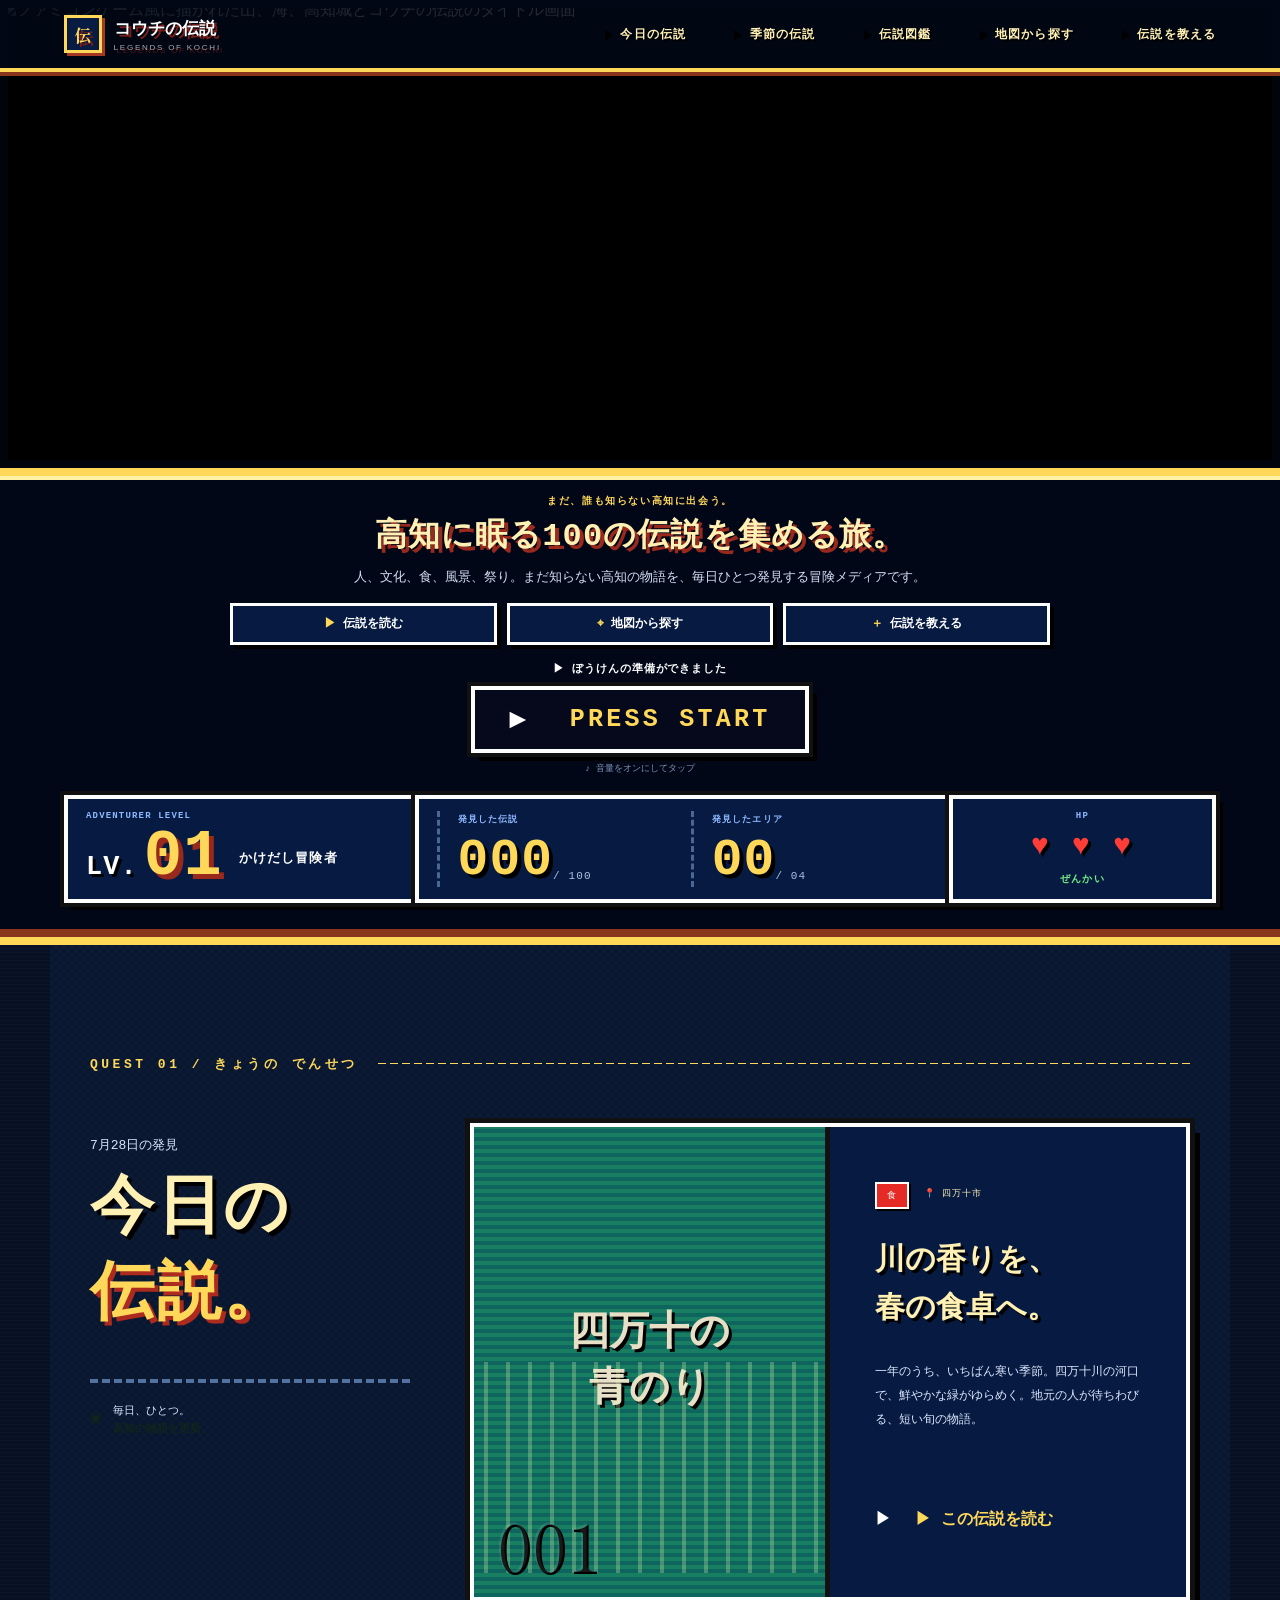
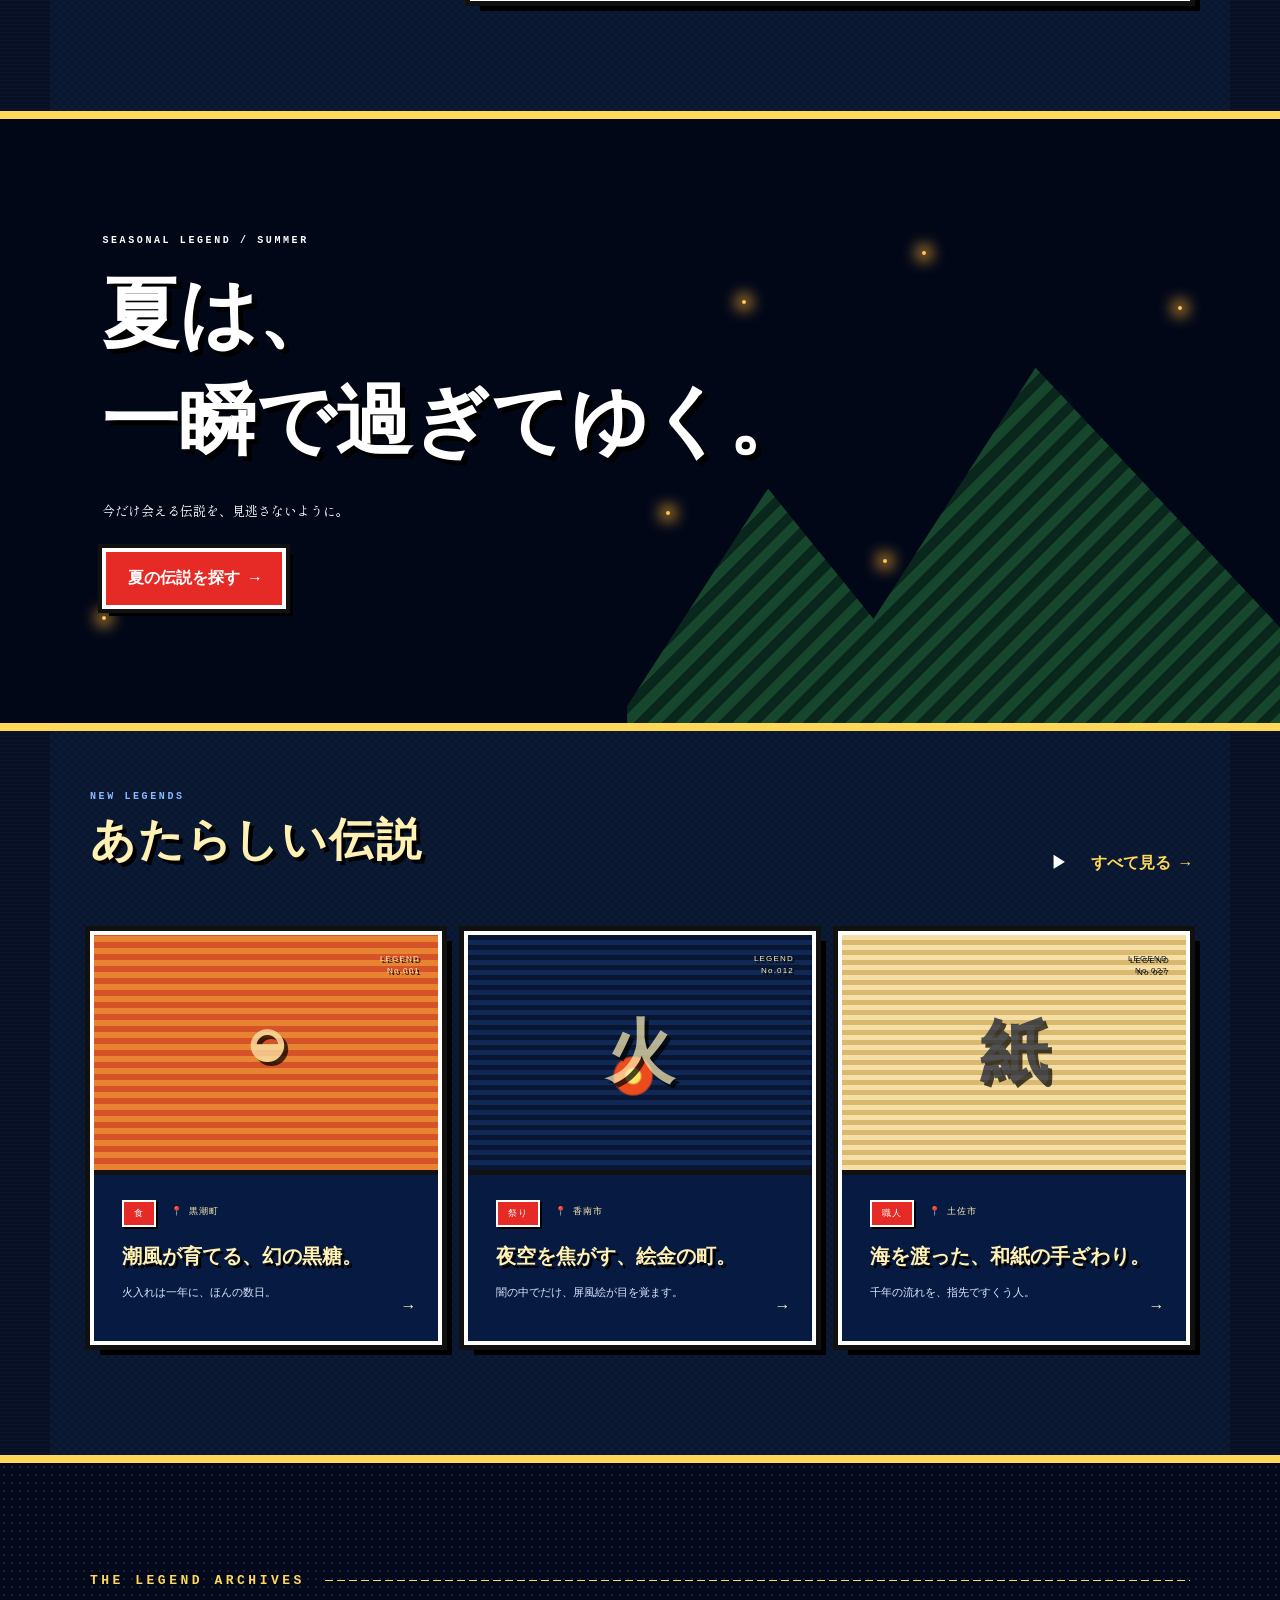
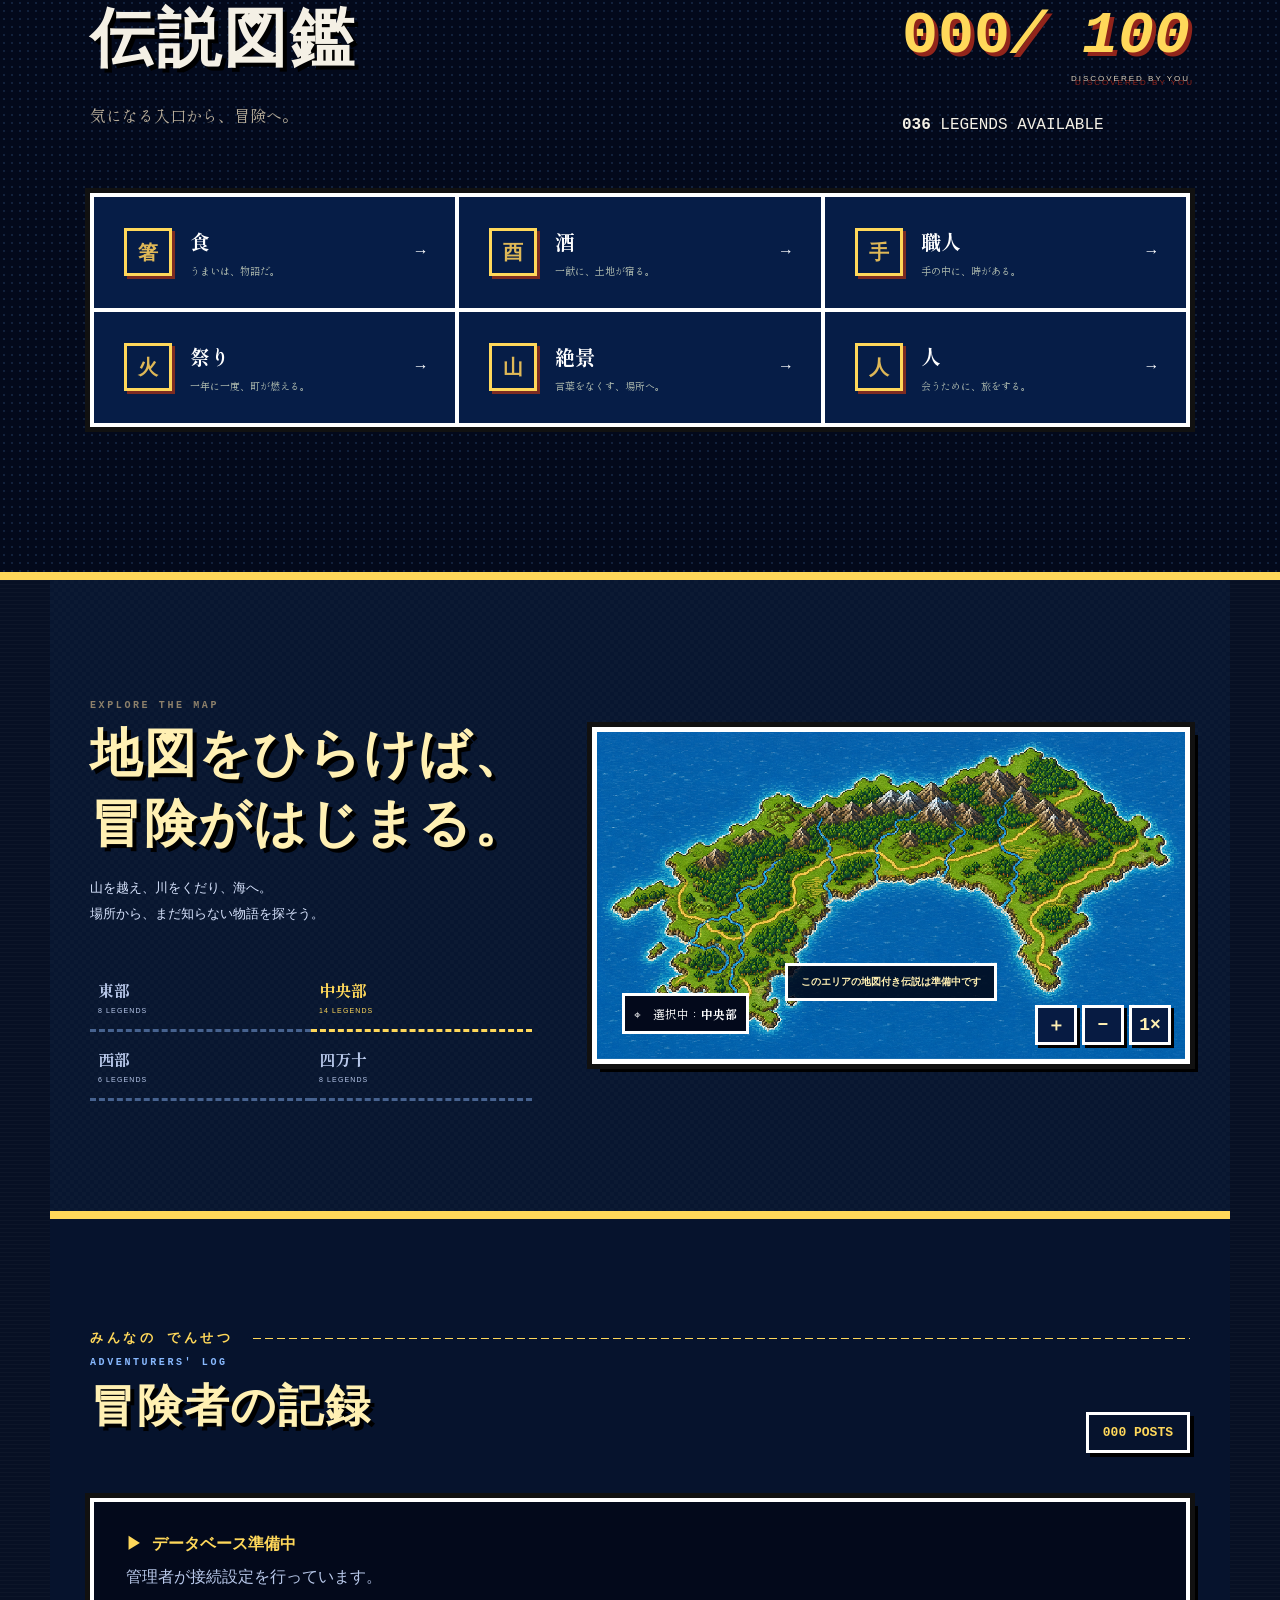
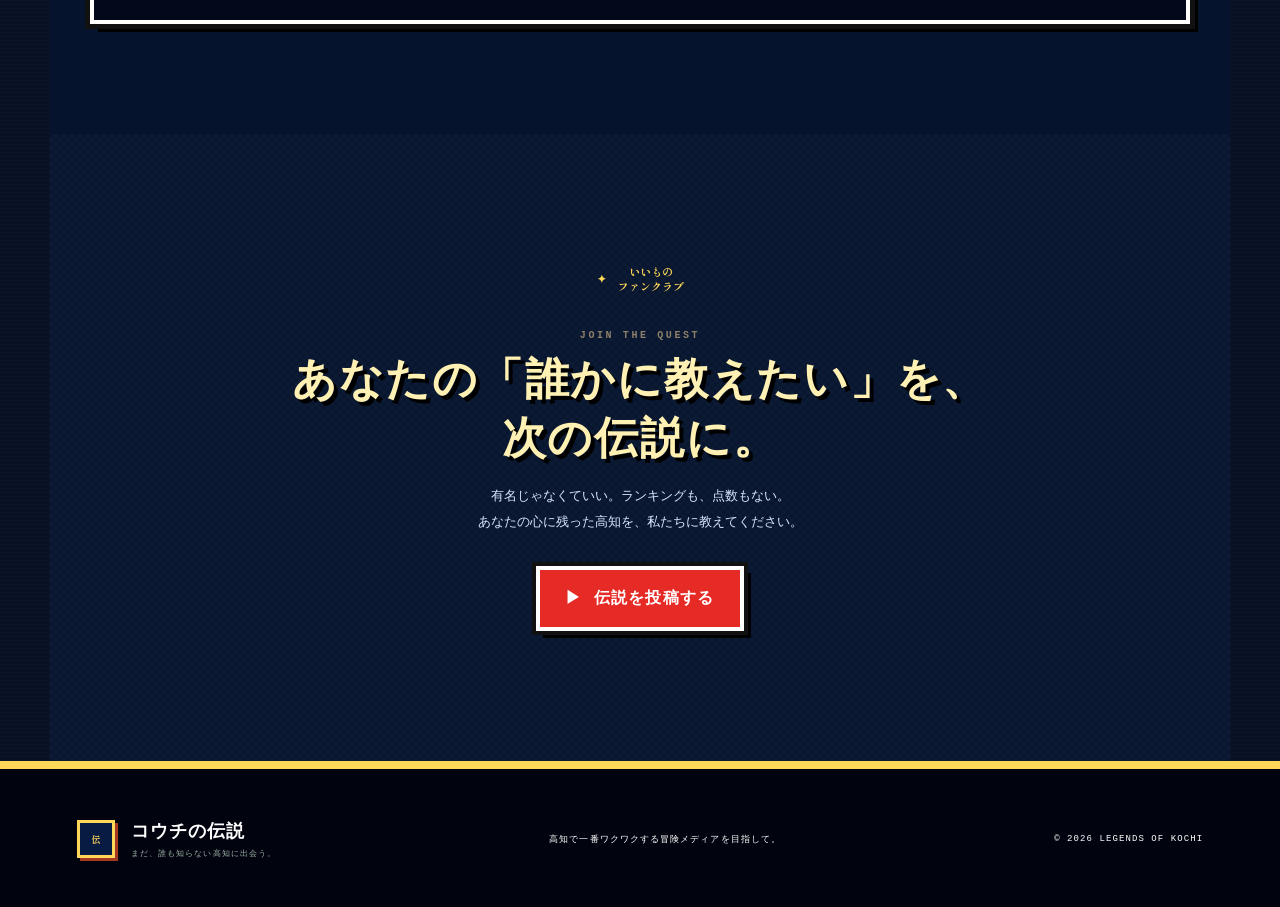
==== index.html @ c8a29a46 "Separate personal adventure progress" ====
<!doctype html>
<html lang="ja">
<head>
  <meta charset="UTF-8">
  <meta name="viewport" content="width=device-width,initial-scale=1">
  <meta name="theme-color" content="#071b42">
  <meta name="description" content="コウチの伝説は、高知に眠る人・文化・食・風景・祭りを「誰かに語りたくなる伝説」として紹介する冒険メディアです。">
  <meta name="robots" content="index,follow,max-image-preview:large">
  <meta property="og:type" content="website"><meta property="og:locale" content="ja_JP">
  <meta property="og:site_name" content="コウチの伝説">
  <meta property="og:title" content="コウチの伝説｜まだ、誰も知らない高知に出会う。">
  <meta property="og:description" content="観光地ではなく、人に語りたくなる高知の伝説を探す冒険メディア。">
  <meta property="og:image" content="./kochi-title-screen.png"><meta name="twitter:card" content="summary_large_image">
  <title>コウチの伝説｜まだ、誰も知らない高知に出会う。</title>
  <link rel="stylesheet" href="./src/styles.css?v=20260801-10">
  <script type="application/ld+json">{"@context":"https://schema.org","@type":"WebSite","name":"コウチの伝説","description":"高知に眠る人・文化・食・風景・祭りを紹介する冒険メディア","inLanguage":"ja","about":{"@type":"Place","name":"高知県"}}</script>
</head>
<body>
  <a class="skip-link" href="#main-content">本文へ移動</a>
  <nav class="nav" aria-label="メインナビゲーション">
    <button class="brand" type="button" data-go="top" aria-label="トップへ"><span class="brand-mark">伝</span><span>コウチの伝説<small>LEGENDS OF KOCHI</small></span></button>
    <div class="nav-links"><button data-go="today">今日の伝説</button><button data-go="season">季節の伝説</button><button data-go="zukan">伝説図鑑</button><button data-go="map">地図から探す</button><button data-go="join">伝説を教える</button></div>
    <button class="menu-btn" type="button" aria-label="メニューを開く" aria-expanded="false">☰</button>
  </nav>
  <div class="mobile-menu" aria-label="モバイルメニュー"><button data-go="today">今日の伝説</button><button data-go="season">季節の伝説</button><button data-go="zukan">伝説図鑑</button><button data-go="map">地図から探す</button><button data-go="join">伝説を教える</button></div>

  <main id="main-content">
    <header id="top" class="hero">
      <div class="title-stage"><img src="./kochi-title-screen.png" alt="ファミコンゲーム風に描かれた山、海、高知城とコウチの伝説のタイトル画面" width="2048" height="1143"><div class="hero-shade"></div></div>
      <div class="game-console">
        <div class="hero-intro">
          <p class="hero-tagline">まだ、誰も知らない高知に出会う。</p>
          <h1>高知に眠る100の伝説を集める旅。</h1>
          <p class="hero-description">人、文化、食、風景、祭り。まだ知らない高知の物語を、毎日ひとつ発見する冒険メディアです。</p>
        </div>
        <nav class="hero-commands" aria-label="このサイトでできること">
          <button type="button" data-go="today"><span aria-hidden="true">▶</span> 伝説を読む</button>
          <button type="button" data-go="map"><span aria-hidden="true">⌖</span> 地図から探す</button>
          <button type="button" data-go="join"><span aria-hidden="true">＋</span> 伝説を教える</button>
        </nav>
        <div class="hero-copy"><p>▶ ぼうけんの準備ができました</p><a class="primary" href="#today" data-go="today">PRESS START</a><small>♪ 音量をオンにしてタップ</small></div>
        <div class="game-hud" aria-label="あなたの冒険者ステータス"><div class="level-box"><small>ADVENTURER LEVEL</small><strong><i>LV.</i><span id="player-level-number">01</span></strong><span id="player-level-title">かけだし冒険者</span></div><div class="status-box"><span><small>発見した伝説</small><b id="player-legend-count">000</b><i>/ 100</i></span><span><small>発見したエリア</small><b id="player-area-count">00</b><i>/ 04</i></span></div><div class="hp-box"><small>HP</small><b>♥ ♥ ♥</b><span>ぜんかい</span></div></div>
      </div>
    </header>

    <div class="quest-start-overlay" role="status" aria-live="polite" aria-atomic="true" aria-hidden="true">
      <div class="quest-start-panel">
        <small>QUEST 01 / きょうの でんせつ</small>
        <p class="quest-start-title">QUEST START</p>
        <p class="quest-start-message">ぼうけんを はじめます</p>
        <p>最初の伝説を 見つけよう</p>
      </div>
    </div>

    <section id="today" class="today section" aria-labelledby="today-title">
      <div class="section-kicker"><span>QUEST 01 / きょうの でんせつ</span><i></i></div>
      <div class="today-grid"><div class="today-title"><p>7月28日の発見</p><h2 id="today-title">今日の<br><strong>伝説。</strong></h2><div class="day-stamp"><b>▣</b><span>毎日、ひとつ。<br><b>高知の物語を更新。</b></span></div></div>
        <article id="today-feature-card" class="feature-card"><div class="feature-art" role="img" aria-label="四万十川の青のり"><span>四万十の<br>青のり</span><b>001</b></div><div class="feature-body"><div class="meta"><span>食</span><span>📍 四万十市</span></div><h3>川の香りを、<br>春の食卓へ。</h3><p>一年のうち、いちばん寒い季節。四万十川の河口で、鮮やかな緑がゆらめく。地元の人が待ちわびる、短い旬の物語。</p><button id="read-legend" type="button" data-discover-legend="001" data-discover-area="四万十">▶ この伝説を読む</button></div></article>
      </div>
    </section>

    <section id="season" class="season" aria-labelledby="season-title"><div class="season-copy"><p id="season-label" class="eyebrow">SEASONAL LEGEND / SUMMER</p><h2 id="season-title">夏は、<br>一瞬で過ぎてゆく。</h2><p id="season-description">今だけ会える伝説を、見逃さないように。</p><button id="season-link" data-go="zukan">夏の伝説を探す →</button></div><div class="fireflies" aria-hidden="true"><i></i><i></i><i></i><i></i><i></i><i></i><i></i><i></i></div></section>

    <section class="latest section" aria-labelledby="latest-title">
      <div class="heading-row"><div><p class="eyebrow dark">NEW LEGENDS</p><h2 id="latest-title">あたらしい伝説</h2></div><button data-go="zukan">すべて見る →</button></div>
      <div id="featured-legend-grid" class="legend-grid">
        <article class="legend-card sun"><div class="legend-visual"><b>◒</b><span>LEGEND<br>No.001</span></div><div class="legend-content"><div class="meta"><span>食</span><span>📍 黒潮町</span></div><h3>潮風が育てる、幻の黒糖。</h3><p>火入れは一年に、ほんの数日。</p><span class="card-arrow">→</span></div></article>
        <article class="legend-card night"><div class="legend-visual"><b>火</b><span>LEGEND<br>No.012</span></div><div class="legend-content"><div class="meta"><span>祭り</span><span>📍 香南市</span></div><h3>夜空を焦がす、絵金の町。</h3><p>闇の中でだけ、屏風絵が目を覚ます。</p><span class="card-arrow">→</span></div></article>
        <article class="legend-card paper"><div class="legend-visual"><b>紙</b><span>LEGEND<br>No.027</span></div><div class="legend-content"><div class="meta"><span>職人</span><span>📍 土佐市</span></div><h3>海を渡った、和紙の手ざわり。</h3><p>千年の流れを、指先ですくう人。</p><span class="card-arrow">→</span></div></article>
      </div>
    </section>

    <section id="zukan" class="zukan" aria-labelledby="zukan-title"><div class="section inner">
      <div class="section-kicker light"><span>THE LEGEND ARCHIVES</span><i></i></div><div class="zukan-head"><div><h2 id="zukan-title">伝説図鑑</h2><p>気になる入口から、冒険へ。</p></div><div class="archive-counts"><span class="number"><b><span id="zukan-progress-count">000</span><i>/ 100</i></b><small>DISCOVERED BY YOU</small></span><span class="available-count"><b id="db-legend-count">036</b> LEGENDS AVAILABLE</span></div></div>
      <div class="category-grid" aria-label="伝説のカテゴリー"><button><span class="category-icon">箸</span><span><b>食</b><small>うまいは、物語だ。</small></span><span class="cat-arrow">→</span></button><button><span class="category-icon">酉</span><span><b>酒</b><small>一献に、土地が宿る。</small></span><span class="cat-arrow">→</span></button><button><span class="category-icon">手</span><span><b>職人</b><small>手の中に、時がある。</small></span><span class="cat-arrow">→</span></button><button><span class="category-icon">火</span><span><b>祭り</b><small>一年に一度、町が燃える。</small></span><span class="cat-arrow">→</span></button><button><span class="category-icon">山</span><span><b>絶景</b><small>言葉をなくす、場所へ。</small></span><span class="cat-arrow">→</span></button><button><span class="category-icon">人</span><span><b>人</b><small>会うために、旅をする。</small></span><span class="cat-arrow">→</span></button></div>
      <div id="db-legends" class="db-legends" aria-live="polite"></div>
    </div></section>

    <section id="map" class="map-section section" aria-labelledby="map-title">
      <div class="map-copy"><p class="eyebrow dark">EXPLORE THE MAP</p><h2 id="map-title">地図をひらけば、<br>冒険がはじまる。</h2><p>山を越え、川をくだり、海へ。<br>場所から、まだ知らない物語を探そう。</p><div class="areas"><button data-area="東部">東部<small>8 LEGENDS</small></button><button class="active" data-area="中央部">中央部<small>14 LEGENDS</small></button><button data-area="西部">西部<small>6 LEGENDS</small></button><button data-area="四万十">四万十<small>8 LEGENDS</small></button></div></div>
      <div class="map-art custom-map-shell" aria-label="高知県の伝説マップ">
        <div id="map-viewport" class="map-viewport">
          <img class="adventure-map-image" src="./kochi-adventure-map.png" alt="山、森、川、道が描かれた高知県のファミコン風冒険地図" width="1672" height="941">
          <div id="custom-map-pins" class="custom-map-pins"></div>
        </div>
        <div class="map-zoom-controls" aria-label="地図の拡大縮小"><button id="map-zoom-in" type="button" aria-label="地図を拡大">＋</button><button id="map-zoom-out" type="button" aria-label="地図を縮小">−</button><button id="map-zoom-reset" type="button" aria-label="地図の倍率を元に戻す">1×</button></div>
        <div id="map-popup" class="map-popup" hidden></div>
        <div id="map-empty" class="map-empty">このエリアの地図付き伝説は準備中です</div>
        <div class="map-legend">⌖ <span>選択中：<b id="area-label">中央部</b></span></div>
      </div>
    </section>

    <section id="community" class="community section" aria-labelledby="community-title"><div class="section-kicker"><span>みんなの でんせつ</span><i></i></div><div class="heading-row"><div><p class="eyebrow dark">ADVENTURERS' LOG</p><h2 id="community-title">冒険者の記録</h2></div><span class="post-count" id="post-count">000 POSTS</span></div><div id="community-empty" class="community-empty"><b>▶ まだ投稿はありません</b><p>最初の伝説を、冒険手帳に記録しよう。</p></div><div id="community-grid" class="community-grid" aria-live="polite"></div></section>

    <section id="join" class="join section" aria-labelledby="join-title"><div class="join-mark"><b>✦</b><span>いいもの<br>ファンクラブ</span></div><p class="eyebrow dark">JOIN THE QUEST</p><h2 id="join-title">あなたの「誰かに教えたい」を、<br>次の伝説に。</h2><p>有名じゃなくていい。ランキングも、点数もない。<br>あなたの心に残った高知を、私たちに教えてください。</p><button id="join-btn">▶ 伝説を投稿する</button></section>

    <dialog id="post-dialog" class="post-dialog"><form id="post-form"><div class="dialog-head"><div><small>NEW QUEST</small><h2>伝説を記録する</h2></div><button type="button" id="close-dialog" aria-label="閉じる">×</button></div><p class="dialog-note">あなたが誰かに語りたくなる、高知の物語を教えてください。</p>
      <label><span>📍 場所</span><input name="place" required maxlength="40" placeholder="例：四万十市"></label><label><span>📖 伝説</span><input name="legend" required maxlength="60" placeholder="例：川の香りを運ぶ、春の青のり"></label><label><span>✨ なぜ伝説なのか</span><textarea name="why" required maxlength="240" rows="4" placeholder="心に残った理由や物語"></textarea></label><label><span>🎒 どうやって会えるか</span><textarea name="access" required maxlength="180" rows="3" placeholder="時期、行き方、会うためのヒント"></textarea></label><label><span>▶ YouTube動画（任意）</span><input name="youtube" type="url" inputmode="url" placeholder="https://youtu.be/..." aria-describedby="youtube-help"><small id="youtube-help" class="field-help">この伝説が分かる動画のURLを入力できます。</small></label><label><span>なまえ（任意）</span><input name="author" maxlength="30" placeholder="名もなき冒険者"></label><div class="form-status" id="form-status" aria-live="polite"></div><button class="submit-post" type="submit">▶ 冒険手帳に記録する</button><small class="save-note">投稿は管理者の確認後、みんなの伝説に公開されます。</small>
    </form></dialog>
  </main>

  <footer><div class="footer-brand"><span class="brand-mark">伝</span><div><b>コウチの伝説</b><small>まだ、誰も知らない高知に出会う。</small></div></div><p>高知で一番ワクワクする冒険メディアを目指して。</p><span>© 2026 LEGENDS OF KOCHI</span></footer>
  <noscript><div class="noscript-message">このページの物語はお読みいただけます。投稿、音声、メニュー、地図の切り替えなどの機能を使うにはJavaScriptを有効にしてください。</div></noscript>
  <div id="progress-message" class="progress-message" role="status" aria-live="polite" aria-atomic="true"></div>
  <script type="module" src="./src/main.js?v=20260801-11"></script>
</body>
</html>
---- src/styles.css ----
@import url('https://fonts.googleapis.com/css2?family=Noto+Serif+JP:wght@500;700;900&family=Shippori+Mincho:wght@500;700;800&display=swap');
:root{--ink:#12241c;--cream:#f4f0e5;--paper:#e9e1cf;--red:#e04c32;--gold:#d6a34a;--green:#193a2b;--sans:"Helvetica Neue","Yu Gothic",sans-serif;--serif:"Shippori Mincho","Noto Serif JP",serif}
*{box-sizing:border-box}html{scroll-behavior:smooth}body{margin:0;background:var(--cream);color:var(--ink);font-family:var(--sans)}button{font:inherit}button:focus-visible{outline:2px solid var(--gold);outline-offset:4px}.section{max-width:1220px;margin:auto;padding:110px 40px}.nav{height:84px;display:flex;align-items:center;justify-content:space-between;padding:0 4.5vw;position:absolute;z-index:20;color:white;width:100%;border-bottom:1px solid #ffffff2e}.brand{display:flex;align-items:center;gap:12px;background:none;color:inherit;border:0;text-align:left;font-family:var(--serif);font-size:17px;font-weight:800;cursor:pointer}.brand small{display:block;font:8px var(--sans);letter-spacing:.22em;margin-top:3px;opacity:.65}.brand-mark{display:grid;place-items:center;width:38px;height:38px;border:1px solid currentColor;transform:rotate(45deg);font-family:var(--serif);font-weight:900}.brand-mark::first-letter{transform:rotate(-45deg)}.nav-links{display:flex;gap:32px}.nav-links button,.menu-btn{border:0;background:none;color:inherit;cursor:pointer;font-size:12px;letter-spacing:.1em}.menu-btn{display:none}.hero{height:max(760px,100vh);position:relative;color:white;overflow:hidden}.hero>img{position:absolute;width:100%;height:100%;object-fit:cover;object-position:center}.hero-shade{position:absolute;inset:0;background:linear-gradient(90deg,rgba(8,24,26,.86) 0%,rgba(8,24,26,.5) 42%,rgba(8,24,26,.06) 75%),linear-gradient(0deg,rgba(5,13,15,.62),transparent 42%)}.hero-copy{position:relative;z-index:2;padding:23vh 8vw 0;max-width:840px}.eyebrow{font-size:10px;letter-spacing:.26em;font-weight:700;display:flex;align-items:center;gap:9px}.eyebrow.dark{color:#8d806a}.hero h1{font:800 clamp(46px,6.2vw,92px)/1.25 var(--serif);letter-spacing:.03em;margin:30px 0 25px;text-shadow:0 4px 30px #0005}.hero h1 em{color:#f2b84c;font-style:normal;position:relative}.lead{font:500 15px/2 var(--serif);letter-spacing:.08em}.primary,.join>button{margin-top:30px;background:var(--red);border:0;color:white;padding:18px 25px;display:flex;align-items:center;gap:28px;cursor:pointer;font-weight:700;letter-spacing:.08em;box-shadow:8px 8px 0 #762e22}.primary:hover,.join>button:hover{transform:translate(2px,2px);box-shadow:5px 5px 0 #762e22}.hero-index{position:absolute;z-index:2;right:4vw;bottom:45px;display:flex;align-items:center;gap:12px;font-size:8px;letter-spacing:.2em;opacity:.65}.hero-index i{width:60px;height:1px;background:white}.scroll{position:absolute;z-index:2;left:2.4vw;bottom:42px;background:none;border:0;color:white;display:flex;flex-direction:column;align-items:center;gap:10px;cursor:pointer}.scroll span{font-size:7px;letter-spacing:.2em;writing-mode:vertical-rl}.section-kicker{display:flex;align-items:center;gap:20px;font-size:9px;letter-spacing:.27em;color:#877963}.section-kicker i{height:1px;background:#aa9f8d;flex:1}.today-grid{display:grid;grid-template-columns:1fr 2.25fr;gap:60px;margin-top:50px}.today-title>p{font:13px var(--serif);color:#8c806c}.today-title h2,.heading-row h2,.zukan-head h2,.map-copy h2,.join h2{font:700 clamp(38px,5vw,70px)/1.35 var(--serif);margin:12px 0}.today-title h2 strong{color:var(--red)}.day-stamp{display:flex;gap:12px;align-items:center;border-top:1px solid #cabfae;margin-top:40px;padding-top:20px;font:11px/1.6 var(--serif);color:#776d5e}.day-stamp b{color:var(--ink)}.feature-card{display:grid;grid-template-columns:1fr 1fr;background:#ede5d4;min-height:470px;box-shadow:0 20px 70px #2c392014}.feature-art{min-height:470px;background:radial-gradient(circle at 30% 25%,#d8ca78 0 2%,transparent 3%),linear-gradient(145deg,#102d25,#267060 60%,#b3c79c);position:relative;overflow:hidden;display:grid;place-items:center;color:#e7dfc6;font:800 40px/1.4 var(--serif);text-align:center}.feature-art:before{content:"";position:absolute;width:180%;height:45%;left:-40%;bottom:5%;background:repeating-radial-gradient(ellipse at 50% 100%,transparent 0 13px,#e9efce44 14px 15px);transform:rotate(-5deg)}.feature-art b{position:absolute;bottom:20px;left:22px;font:68px/1 var(--serif);color:#ffffff18}.feature-body{padding:55px 45px;display:flex;flex-direction:column;align-items:flex-start}.meta{display:flex;gap:10px;font-size:9px;letter-spacing:.1em}.meta span:first-child{background:var(--red);color:white;padding:5px 10px}.meta span+span{padding:5px}.feature-body h3,.legend-content h3{font:700 30px/1.6 var(--serif);margin:28px 0 15px}.feature-body p{font:12px/2 var(--serif);color:#6d675d}.feature-body button,.heading-row button{margin-top:auto;border:0;border-bottom:1px solid var(--ink);background:none;padding:12px 0;display:flex;gap:24px;align-items:center;cursor:pointer;font-weight:700}.latest{padding-top:50px}.heading-row{display:flex;align-items:flex-end;justify-content:space-between;margin-bottom:45px}.heading-row h2{font-size:45px}.legend-grid{display:grid;grid-template-columns:repeat(3,1fr);gap:22px}.legend-card{background:#eee7d8;transition:.25s}.legend-card:hover{transform:translateY(-7px);box-shadow:0 20px 50px #193a2b1a}.legend-visual{height:240px;display:grid;place-items:center;position:relative;overflow:hidden}.legend-visual b{font:800 68px var(--serif);opacity:.7}.legend-visual span{position:absolute;top:18px;right:18px;text-align:right;font:8px/1.5 var(--sans);letter-spacing:.15em}.sun .legend-visual{background:linear-gradient(150deg,#b14e32,#edbd67)}.night .legend-visual{background:radial-gradient(circle at 48% 60%,#f6a63d 0 2%,transparent 3%),linear-gradient(#10262e,#1d3b43)}.paper .legend-visual{background:repeating-linear-gradient(12deg,#d5c7a8 0 1px,#eee6d4 2px 9px)}.legend-content{padding:25px 28px 30px;position:relative}.legend-content h3{font-size:20px;margin:15px 0 8px}.legend-content p{font:11px var(--serif);color:#786f61}.card-arrow{position:absolute;right:25px;bottom:25px}.zukan{background:var(--green);color:#f4f0e5;position:relative}.zukan:before{content:"";position:absolute;inset:0;opacity:.07;background-image:radial-gradient(#fff 1px,transparent 1px);background-size:12px 12px}.inner{position:relative}.light{color:#c4b897}.zukan-head{display:flex;justify-content:space-between;align-items:flex-end}.zukan-head p{font-family:var(--serif);color:#baaF9b}.number{font:700 60px/1 var(--serif);color:var(--gold);text-align:right}.number small{display:block;font:8px var(--sans);letter-spacing:.25em;margin-top:8px;color:#ddd2bc}.category-grid{display:grid;grid-template-columns:repeat(3,1fr);margin-top:50px;border-top:1px solid #ffffff2e;border-left:1px solid #ffffff2e}.category-grid button{background:none;border:0;border-right:1px solid #ffffff2e;border-bottom:1px solid #ffffff2e;color:white;padding:30px;display:flex;align-items:center;text-align:left;gap:18px;cursor:pointer}.category-grid button:hover{background:#ffffff10}.category-icon{width:48px;height:48px;border:1px solid #c9a652;display:grid;place-items:center;color:#dfb857;font:700 20px var(--serif)}.category-grid b{font:700 20px var(--serif)}.category-grid small{display:block;margin-top:7px;color:#aebaae;font:10px var(--serif)}.category-grid svg{margin-left:auto;width:17px}.map-section{display:grid;grid-template-columns:.85fr 1.15fr;gap:60px;align-items:center}.map-copy h2{font-size:52px}.map-copy>p:not(.eyebrow){font:13px/2 var(--serif);color:#766e61}.areas{display:grid;grid-template-columns:1fr 1fr;margin-top:35px}.areas button{background:none;border:0;border-bottom:1px solid #c9bfad;text-align:left;padding:15px 8px;font:700 16px var(--serif);cursor:pointer;color:#817665}.areas button.active{color:var(--red);border-bottom-color:var(--red)}.areas small{display:block;font:7px var(--sans);letter-spacing:.16em;margin-top:5px}.map-art{height:500px;background:#e4dbc9;position:relative;overflow:hidden}.map-art:before{content:"";position:absolute;inset:0;background:repeating-linear-gradient(0deg,transparent 0 29px,#163a2910 30px),repeating-linear-gradient(90deg,transparent 0 29px,#163a2910 30px)}.map-shape{position:absolute;width:86%;height:45%;left:7%;top:25%;background:#667d5d;clip-path:polygon(2% 70%,12% 52%,22% 60%,33% 35%,46% 45%,57% 19%,69% 26%,76% 8%,97% 25%,88% 46%,71% 50%,59% 70%,41% 64%,25% 88%,9% 91%);filter:drop-shadow(8px 12px 0 #bdaf91)}.map-shape button{position:absolute;background:none;border:0;color:transparent;cursor:pointer}.map-shape button i{display:block;width:11px;height:11px;background:#e7bd59;border:3px solid white;border-radius:50%;box-shadow:0 0 0 5px #e7bd5966}.map-shape button span{position:absolute;color:var(--ink);white-space:nowrap;font:700 11px var(--serif);transform:translate(-40%,12px);background:#f4f0e5e8;padding:3px 6px}.map-shape button.hot i{background:var(--red);box-shadow:0 0 0 8px #e04c3255;animation:pulse 1.6s infinite}.map-legend{position:absolute;bottom:25px;left:25px;display:flex;align-items:center;gap:12px;font:12px var(--serif)}@keyframes pulse{50%{box-shadow:0 0 0 14px #e04c3200}}.season{height:620px;background:radial-gradient(circle at 65% 55%,#dc7e2c22 0 2%,transparent 3%),linear-gradient(105deg,#071c1d,#103d35);color:white;position:relative;display:grid;align-items:center;padding:8vw;overflow:hidden}.season:after{content:"";position:absolute;bottom:-80px;right:-4%;width:55%;height:80%;background:linear-gradient(135deg,transparent 20%,#195342 21% 32%,transparent 33%),linear-gradient(45deg,transparent 45%,#112e27 46%);clip-path:polygon(0 80%,20% 35%,35% 62%,58% 10%,100% 75%,100% 100%,0 100%)}.season-copy{position:relative;z-index:2}.season-copy h2{font:700 clamp(45px,6vw,78px)/1.4 var(--serif);margin:20px 0}.season-copy>p:not(.eyebrow){font:13px var(--serif)}.season-copy button{background:none;border:1px solid #d7c49d;color:white;padding:16px 22px;margin-top:28px;display:flex;gap:35px;align-items:center;cursor:pointer}.fireflies i{position:absolute;width:4px;height:4px;background:#ffc45b;border-radius:50%;box-shadow:0 0 15px 5px #ffb335;animation:float 4s infinite alternate}.fireflies i:nth-child(1){left:58%;top:30%}.fireflies i:nth-child(2){left:72%;top:22%;animation-delay:.6s}.fireflies i:nth-child(3){left:82%;top:48%;animation-delay:1.1s}.fireflies i:nth-child(4){left:52%;top:65%;animation-delay:1.7s}.fireflies i:nth-child(5){left:92%;top:31%;animation-delay:2.2s}.fireflies i:nth-child(6){left:69%;top:73%;animation-delay:2.9s}.fireflies i:nth-child(7){left:88%;top:80%;animation-delay:3.4s}@keyframes float{to{transform:translate(18px,-25px);opacity:.35}}.join{text-align:center;padding-top:130px;padding-bottom:130px}.join-mark{display:flex;align-items:center;justify-content:center;gap:12px;margin-bottom:35px;color:var(--red);font:700 11px/1.4 var(--serif)}.join-mark svg{width:32px;height:32px}.join .eyebrow{justify-content:center}.join h2{font-size:44px}.join>p:not(.eyebrow){font:13px/2 var(--serif);color:#786f61}.join>button{margin:30px auto 0}footer{background:#102b22;color:white;padding:50px 6vw;display:flex;align-items:center;justify-content:space-between;font-size:9px;letter-spacing:.12em}.footer-brand{display:flex;align-items:center;gap:16px}.footer-brand b{font:700 18px var(--serif)}.footer-brand small{display:block;margin-top:6px;color:#9fb3a7}.mobile-menu{display:none}
@media(max-width:800px){.section{padding:80px 22px}.nav{height:70px;padding:0 22px}.nav-links{display:none}.menu-btn{display:block}.mobile-menu{display:flex;position:fixed;z-index:19;top:70px;left:0;right:0;background:#102b22;color:white;flex-direction:column;padding:25px}.mobile-menu button{background:none;border:0;border-bottom:1px solid #ffffff22;color:white;text-align:left;padding:18px}.hero{height:780px}.hero-copy{padding:180px 24px 0}.hero h1{font-size:47px}.scroll,.hero-index{display:none}.today-grid,.feature-card,.map-section{grid-template-columns:1fr}.today-grid{gap:30px}.feature-art{min-height:360px}.legend-grid{grid-template-columns:1fr;gap:18px}.heading-row{align-items:center}.heading-row h2{font-size:36px}.heading-row button{font-size:10px}.zukan-head{align-items:center}.zukan-head h2{font-size:44px}.number{font-size:38px}.category-grid{grid-template-columns:1fr 1fr}.category-grid button{padding:18px 14px}.category-icon{width:38px;height:38px}.category-grid small{display:none}.map-art{height:380px}.season{height:580px;padding:25px}.join h2{font-size:30px}footer{gap:30px;align-items:flex-start;flex-direction:column}footer>p{display:none}}
@media(prefers-reduced-motion:reduce){*{scroll-behavior:auto!important;animation:none!important;transition:none!important}}
.cat-arrow{margin-left:auto}
@media(max-width:800px){.mobile-menu{display:none!important}.mobile-menu.open{display:flex!important}.menu-btn{font-size:24px}}

/* 8-BIT KOCHI QUEST THEME */
:root{--pixel-blue:#071b42;--pixel-navy:#03091b;--pixel-gold:#ffd85a;--pixel-red:#e62b26;--pixel-cream:#fff0b3;--pixel-green:#2ea34a;--pixel-border:#f5e9be}
html{image-rendering:pixelated}
body{background:#071024;color:var(--pixel-cream);font-family:"MS Gothic","Yu Gothic",monospace;background-image:linear-gradient(#ffffff06 1px,transparent 1px);background-size:100% 4px}
button{font-family:"MS Gothic","Yu Gothic",monospace}
.nav{position:absolute;height:72px;background:#020716dd;border-bottom:4px solid var(--pixel-gold);box-shadow:0 4px 0 #8a341c;image-rendering:pixelated}
.brand{font-family:"MS Gothic",monospace;text-shadow:3px 3px #7a1e17}.brand-mark{border:3px solid var(--pixel-gold);color:var(--pixel-gold);box-shadow:3px 3px 0 #a53820;background:#081b42;transform:none}.nav-links button{font-weight:700;color:var(--pixel-cream);text-shadow:2px 2px #000}.nav-links button:before{content:"▶";color:transparent;margin-right:6px}.nav-links button:hover:before{color:var(--pixel-gold)}
.hero{height:max(720px,100vh);background:#000;border-bottom:8px solid var(--pixel-gold)}
.hero>img{object-fit:cover;object-position:center;image-rendering:auto;filter:saturate(1.05) contrast(1.04)}
.hero-shade{background:linear-gradient(0deg,#000c 0%,transparent 35%),radial-gradient(ellipse at center,transparent 55%,#0009 100%);box-shadow:inset 0 0 0 8px #02040b}
.game-hud{position:absolute;z-index:3;top:92px;left:4vw;right:4vw;display:flex;justify-content:space-between;padding:11px 16px;background:#020718dd;border:3px solid white;box-shadow:0 0 0 4px #111,6px 6px 0 #000;font:bold 14px monospace;letter-spacing:.08em;color:var(--pixel-gold)}
.hero-copy{left:50%;transform:translateX(-50%);position:absolute;bottom:9%;padding:0;text-align:center;width:min(680px,88%);max-width:none}
.hero-copy .eyebrow,.hero-copy h1,.hero-copy .lead{display:none}
.primary{margin:0 auto;background:#05091b;border:4px solid white;box-shadow:0 0 0 4px #111,8px 8px 0 #000;color:var(--pixel-gold);padding:14px 34px;font:bold clamp(17px,2vw,25px) monospace;letter-spacing:.13em;animation:blink 1.2s steps(1) infinite}
.primary:before{content:"▶";margin-right:14px;color:white}.primary:hover{transform:none;box-shadow:0 0 0 4px #111,8px 8px 0 #000}
@keyframes blink{50%{color:white}}
.hero-index{font:bold 11px monospace;color:var(--pixel-cream);opacity:1}.scroll{font:bold 10px monospace;color:var(--pixel-gold);animation:bob .8s steps(2) infinite}@keyframes bob{50%{transform:translateY(5px)}}
.section{max-width:1180px}.today,.latest,.map-section,.join{position:relative;background-color:#081630;background-image:linear-gradient(45deg,#ffffff04 25%,transparent 25%,transparent 75%,#ffffff04 75%),linear-gradient(45deg,#ffffff04 25%,transparent 25%,transparent 75%,#ffffff04 75%);background-size:8px 8px;background-position:0 0,4px 4px}
.section-kicker{color:var(--pixel-gold);font:bold 13px monospace}.section-kicker i{background:repeating-linear-gradient(90deg,var(--pixel-gold) 0 8px,transparent 8px 12px)}
.today-title>p,.day-stamp,.map-copy>p:not(.eyebrow),.join>p:not(.eyebrow){color:#d9e5ff;font-family:"MS Gothic",monospace}.today-title h2,.heading-row h2,.zukan-head h2,.map-copy h2,.join h2{font-family:"MS Gothic","Yu Gothic",monospace;text-shadow:4px 4px #000;letter-spacing:.04em}.today-title h2 strong{color:var(--pixel-gold);text-shadow:4px 4px #ad2a1f}.day-stamp{border-top:4px dashed #5372a2}
.feature-card,.legend-card{background:var(--pixel-blue);border:4px solid white;box-shadow:0 0 0 5px #111,10px 10px 0 #000}.feature-art{background:repeating-linear-gradient(0deg,#0e655d 0 4px,#177e62 4px 8px);border-right:5px solid #111;image-rendering:pixelated}.feature-art:before{background:repeating-linear-gradient(90deg,transparent 0 18px,#e8ffb944 18px 22px);transform:none}.feature-art span,.feature-body h3,.legend-content h3{font-family:"MS Gothic","Yu Gothic",monospace;text-shadow:3px 3px #000}.feature-body p,.legend-content p{font-family:"MS Gothic","Yu Gothic",monospace;color:#dce8ff}.feature-body button,.heading-row button{color:var(--pixel-gold);border:0;font-weight:bold}.feature-body button:before,.heading-row button:before{content:"▶";color:white}
.meta span:first-child{background:var(--pixel-red);border:2px solid white;box-shadow:2px 2px #000}.heading-row .eyebrow{color:#88b9ff}.legend-card:hover{transform:translate(-2px,-5px);box-shadow:0 0 0 5px #111,14px 15px 0 #000}.legend-visual{border-bottom:5px solid #111;image-rendering:pixelated}.legend-visual b{font-family:"MS Gothic",monospace;text-shadow:4px 4px #000}.sun .legend-visual{background:repeating-linear-gradient(0deg,#e78331 0 6px,#d65229 6px 12px)}.night .legend-visual{background:radial-gradient(circle at 48% 60%,#ffe764 0 3%,#ec4b1e 4% 8%,transparent 9%),repeating-linear-gradient(0deg,#081631 0 5px,#102855 5px 10px)}.paper .legend-visual{background:repeating-linear-gradient(0deg,#f6dfa6 0 5px,#d8b96f 5px 10px);color:#0a1530}
.zukan{background:#03091b;border-top:8px solid var(--pixel-gold);border-bottom:8px solid var(--pixel-gold)}.zukan:before{opacity:.2;background-image:radial-gradient(#4c7fc2 1px,transparent 1px);background-size:8px 8px}.number{font-family:monospace;color:var(--pixel-gold);text-shadow:4px 4px #92251b}.category-grid{border-top:4px solid white;border-left:4px solid white;box-shadow:0 0 0 5px #111}.category-grid button{border-right:4px solid white;border-bottom:4px solid white;background:#061d47;color:white}.category-grid button:hover{background:#12366f}.category-grid button:hover:before{content:"▶";color:var(--pixel-gold);margin-right:-9px}.category-icon{border:3px solid var(--pixel-gold);box-shadow:3px 3px #7e2c21;font-family:"MS Gothic",monospace}
.map-art{background:#102556;border:4px solid white;box-shadow:0 0 0 5px #111,10px 10px #000}.map-art:before{background:repeating-linear-gradient(0deg,transparent 0 15px,#82b6e713 16px),repeating-linear-gradient(90deg,transparent 0 15px,#82b6e713 16px)}.map-shape{background:#36a559;filter:drop-shadow(7px 8px 0 #123c2a);image-rendering:pixelated}.map-shape button i{border-radius:0;background:var(--pixel-gold);box-shadow:3px 3px #000}.map-shape button.hot i{background:var(--pixel-red);animation:pixelpulse .8s steps(2) infinite}@keyframes pixelpulse{50%{transform:scale(1.6)}}.map-shape button span{background:#03091b;color:white;border:2px solid white;font-family:"MS Gothic",monospace}.areas button{color:#b9c9eb;border-bottom:3px dashed #46628f}.areas button.active{color:var(--pixel-gold);border-color:var(--pixel-gold)}.map-legend{background:#03091b;border:3px solid white;padding:9px;color:white}
.season{background:#020718;border-top:8px solid var(--pixel-gold);border-bottom:8px solid var(--pixel-gold);image-rendering:pixelated}.season:after{background:repeating-linear-gradient(135deg,#16472d 0 10px,#0a271d 10px 20px);filter:drop-shadow(-10px -10px #07150f)}.season-copy h2{font-family:"MS Gothic","Yu Gothic",monospace;text-shadow:5px 5px #000}.season-copy button,.join>button{background:var(--pixel-red);border:4px solid white;box-shadow:0 0 0 4px #111,7px 7px #000;color:white;font-weight:bold}.join-mark{color:var(--pixel-gold)}.join>button:hover{transform:translate(2px,2px);box-shadow:0 0 0 4px #111,4px 4px #000}
footer{background:#01040e;border-top:8px solid var(--pixel-gold);font-family:monospace}.footer-brand b{font-family:"MS Gothic",monospace}.footer-brand .brand-mark{transform:none}
@media(max-width:800px){.nav{height:68px}.game-hud{top:84px;font-size:9px}.hero{height:620px}.hero>img{object-fit:contain;background:#000}.hero-copy{bottom:7%}.primary{font-size:15px;padding:12px 20px}.feature-card{box-shadow:0 0 0 4px #111,6px 6px #000}.feature-art{border-right:0;border-bottom:5px solid #111}.mobile-menu.open{background:#020718!important;border-bottom:4px solid var(--pixel-gold)}.today-title h2,.heading-row h2,.zukan-head h2,.map-copy h2,.join h2{text-shadow:3px 3px #000}}

.community{background:#06132d;border-top:8px solid var(--pixel-gold)}.post-count{font:bold 13px monospace;color:var(--pixel-gold);border:3px solid white;padding:10px 14px;box-shadow:4px 4px #000}.community-empty{border:4px solid white;box-shadow:0 0 0 5px #111,8px 8px #000;background:#03091b;padding:32px;color:white}.community-empty b{color:var(--pixel-gold)}.community-empty p{margin:12px 0 0;color:#b9c9eb}.community-grid{display:grid;grid-template-columns:repeat(2,minmax(0,1fr));gap:28px}.community-card{position:relative;border:4px solid white;box-shadow:0 0 0 5px #111,8px 8px #000;background:#071d47;padding:30px;color:white}.quest-no{position:absolute;right:18px;top:18px;font:bold 10px monospace;color:var(--pixel-gold)}.community-card h3{font:bold 24px/1.55 "MS Gothic","Yu Gothic",monospace;color:var(--pixel-gold);text-shadow:3px 3px #000;margin:22px 0}.community-card dl{margin:0}.community-card dt{font-weight:bold;margin-top:16px;color:#9ec6ff}.community-card dd{margin:7px 0 0;white-space:pre-wrap;line-height:1.8;color:#e6edff}.community-card footer{border:0;border-top:2px dashed #60749a;margin-top:24px;padding:15px 0 0;background:none;display:flex;flex-direction:row;font-size:9px}
.post-dialog{width:min(680px,calc(100% - 28px));max-height:90vh;overflow:auto;padding:0;border:4px solid white;box-shadow:0 0 0 6px #111,12px 12px #000;background:#061b42;color:white}.post-dialog::backdrop{background:#000c;backdrop-filter:blur(3px)}.post-dialog form{padding:30px}.dialog-head{display:flex;justify-content:space-between;align-items:flex-start;border-bottom:4px dashed #5a73a2;padding-bottom:18px}.dialog-head small{font:bold 10px monospace;color:var(--pixel-gold)}.dialog-head h2{font:bold 30px "MS Gothic","Yu Gothic",monospace;margin:8px 0 0;text-shadow:3px 3px #000}.dialog-head button{border:3px solid white;background:#d83227;color:white;width:40px;height:40px;font:bold 24px monospace;cursor:pointer;box-shadow:4px 4px #000}.dialog-note{color:#cad8f4;line-height:1.7}.post-dialog label{display:block;margin-top:20px}.post-dialog label>span{display:block;color:var(--pixel-gold);font-weight:bold;margin-bottom:8px}.post-dialog input,.post-dialog textarea{width:100%;border:3px solid white;outline:3px solid #111;background:#020718;color:white;padding:13px;font:16px/1.6 "MS Gothic","Yu Gothic",monospace;border-radius:0}.post-dialog input:focus,.post-dialog textarea:focus{border-color:var(--pixel-gold)}.post-dialog input::placeholder,.post-dialog textarea::placeholder{color:#6f82a8}.submit-post{width:100%;margin-top:25px;background:var(--pixel-red);border:4px solid white;color:white;padding:16px;font-weight:bold;box-shadow:6px 6px #000;cursor:pointer}.submit-post:active{transform:translate(3px,3px);box-shadow:3px 3px #000}.save-note{display:block;text-align:center;margin-top:14px;color:#8394b6}.form-status{height:24px;margin-top:15px;color:#6cff86;font-weight:bold}
body:has(dialog[open]){overflow:hidden}
@media(max-width:800px){
  body{overflow-x:hidden}.section{padding:64px 18px}.nav{padding:0 16px}.brand{font-size:14px}.brand-mark{width:32px;height:32px}.game-hud{left:12px;right:12px;top:78px;padding:8px;font-size:8px}.game-hud span:nth-child(2){display:none}
  .hero{height:auto;min-height:0;padding-top:68px;aspect-ratio:2048/1143}.hero>img{inset:68px 0 0;height:calc(100% - 68px);object-fit:contain}.hero-shade{top:68px}.hero-copy{bottom:5%}.hero-index,.scroll{display:none}.primary{border-width:3px;box-shadow:0 0 0 3px #111,5px 5px #000}
  .today-grid{margin-top:30px}.today-title h2{font-size:40px}.day-stamp{margin-top:24px}.feature-art{min-height:280px}.feature-body{padding:30px 24px}.feature-body h3{font-size:23px}.feature-body p{font-size:13px}.feature-body button{min-height:48px}
  .heading-row{margin-bottom:28px}.heading-row h2{font-size:31px}.heading-row>button{display:none}.legend-visual{height:190px}.legend-content{padding:22px}.legend-content h3{font-size:19px}.category-grid{grid-template-columns:1fr}.category-grid button{min-height:72px}.category-grid small{display:block}.zukan-head{align-items:flex-end}.number{font-size:31px}
  .map-section{gap:30px}.map-copy h2{font-size:34px}.areas button{min-height:58px}.map-art{height:320px}.map-shape{width:92%;left:4%}.map-shape button span{font-size:9px}.season{height:480px}.season-copy h2{font-size:40px}.season-copy button{min-height:50px}
  .community-grid{grid-template-columns:1fr}.community-card{padding:24px 20px}.community-card h3{font-size:20px;padding-right:35px}.community-card footer{align-items:flex-start;gap:8px}.post-count{font-size:9px;padding:8px}.community-empty{padding:24px 18px}
  .join h2{font-size:28px;line-height:1.6}.join>p:not(.eyebrow){font-size:12px}.join>button{width:100%;justify-content:center;min-height:56px}
  .post-dialog{width:calc(100% - 20px);max-height:94dvh}.post-dialog form{padding:21px 16px}.dialog-head h2{font-size:23px}.dialog-note{font-size:12px}.post-dialog input,.post-dialog textarea{font-size:16px;padding:11px}.submit-post{min-height:54px}
}

/* TITLE SCREEN: artwork and controls never overlap */
.hero{height:auto;min-height:0;padding:0;background:#01040e;display:block}
.title-stage{position:relative;width:100%;height:min(52vh,calc(100vw * .558));min-height:360px;max-height:620px;overflow:hidden;background:#000;border-bottom:0}
.title-stage>img{position:absolute;inset:0;width:100%;height:100%;object-fit:cover;object-position:center;image-rendering:auto;filter:saturate(1.05) contrast(1.04)}
.title-stage .hero-shade{position:absolute;inset:0;background:radial-gradient(ellipse at center,transparent 70%,#0007 100%);box-shadow:inset 0 0 0 8px #02040b}
.game-console{position:relative;z-index:4;background:#020718;padding:18px max(24px,5vw) 26px;border-top:8px solid var(--pixel-gold);border-bottom:8px solid #8a341c;box-shadow:inset 0 4px #fff2a4}
.hero-intro{max-width:1040px;margin:0 auto;text-align:center;color:white}.hero-tagline{margin:0 0 7px;color:var(--pixel-gold);font:bold 10px "MS Gothic",monospace;letter-spacing:.16em}.hero-intro h1{margin:0;font:bold clamp(24px,2.5vw,38px)/1.35 "MS Gothic","Yu Gothic",monospace;color:#fff0b3;text-shadow:4px 4px #9a291d;letter-spacing:.035em}.hero-description{max-width:780px;margin:9px auto 0;color:#d4dff4;font:clamp(11px,1vw,14px)/1.7 "MS Gothic","Yu Gothic",monospace}.hero-commands{max-width:820px;margin:14px auto 0;display:grid;grid-template-columns:repeat(3,1fr);gap:10px}.hero-commands button{min-height:42px;padding:8px 12px;border:3px solid white;background:#071b42;color:white;box-shadow:4px 4px #000;font:bold 12px "MS Gothic",monospace;cursor:pointer}.hero-commands button span{color:var(--pixel-gold)}.hero-commands button:hover,.hero-commands button:focus-visible{background:#12366f;border-color:var(--pixel-gold);outline:3px solid #fff;outline-offset:2px}.hero-commands button:active{transform:translate(2px,2px);box-shadow:2px 2px #000}
.game-hud{position:static;display:grid;grid-template-columns:1.05fr 1.6fr .8fr;align-items:stretch;margin-top:20px;padding:0;background:transparent;border:0;box-shadow:none;color:white}
.game-hud>div{min-height:96px;background:#071b42;border:4px solid white;box-shadow:0 0 0 4px #111,7px 7px #000;padding:12px 18px}
.game-hud small{display:block;font:bold 9px monospace;letter-spacing:.13em;color:#8db8ff;margin-bottom:8px}.level-box{display:grid!important;grid-template-columns:auto 1fr;grid-template-rows:auto 1fr auto;column-gap:16px}.level-box small{grid-column:1/-1}.level-box strong{font:bold clamp(42px,5vw,70px)/.9 monospace;color:var(--pixel-gold);text-shadow:5px 5px #9a291d;white-space:nowrap}.level-box strong i{font-style:normal;font-size:.42em;color:white;text-shadow:3px 3px #000;margin-right:6px}.level-box>span{align-self:center;font:bold 13px "MS Gothic",monospace;color:white}.status-box{display:grid;grid-template-columns:1fr 1fr;gap:18px}.status-box>span{display:grid;grid-template-columns:auto 1fr;align-items:end;border-left:3px dashed #496791;padding-left:18px}.status-box small{grid-column:1/-1}.status-box b{font:bold clamp(32px,4vw,54px)/1 monospace;color:var(--pixel-gold);text-shadow:4px 4px #000}.status-box i{font:normal 11px monospace;color:#aebfdf;padding-bottom:5px}.hp-box{display:flex;flex-direction:column;justify-content:center;text-align:center}.hp-box b{font:bold clamp(20px,2.3vw,34px) monospace;color:#ff3d38;text-shadow:3px 3px #000;letter-spacing:.1em}.hp-box span{font:bold 10px "MS Gothic",monospace;color:#72ef84;margin-top:9px}
.hero-copy{position:static;transform:none;width:100%;max-width:none;padding:16px 0 0;text-align:center;display:grid;justify-items:center}.hero-copy>p{display:block!important;margin:0 0 10px;color:white;font:bold 11px "MS Gothic",monospace;letter-spacing:.08em}.hero-copy>small{display:block;color:#8195ba;margin-top:9px;font:9px "MS Gothic",monospace}.hero-copy .primary{position:static;margin:0;min-width:280px}.hero-index,.hero>.scroll{display:none}
@media(max-width:800px){
  .hero{padding:68px 0 0;aspect-ratio:auto}.title-stage{height:auto;min-height:0;max-height:none;aspect-ratio:2048/1143}.title-stage>img{position:absolute;inset:0;height:100%;object-fit:contain}.title-stage .hero-shade{top:0}
  .game-console{padding:12px 12px 20px;border-top-width:5px}.hero-intro{padding:0 3px}.hero-tagline{font-size:8px;margin-bottom:5px}.hero-intro h1{font-size:clamp(18px,5.2vw,24px);line-height:1.4;text-shadow:3px 3px #9a291d}.hero-description{margin-top:6px;font-size:10px;line-height:1.55}.hero-commands{margin-top:10px;gap:6px}.hero-commands button{min-height:38px;padding:6px 3px;border-width:2px;box-shadow:3px 3px #000;font-size:9px;white-space:nowrap}.game-hud{grid-template-columns:1.2fr 1fr;gap:10px;margin-top:14px}.game-hud>div{min-height:0;padding:10px;border-width:3px;box-shadow:0 0 0 3px #111,4px 4px #000}
  .level-box{grid-row:span 2;column-gap:8px}.level-box strong{font-size:42px;text-shadow:3px 3px #9a291d}.level-box>span{font-size:10px}.status-box{display:flex;flex-direction:column;gap:8px}.status-box>span{padding:0 0 6px 8px;border-left:2px dashed #496791}.status-box small{font-size:7px;margin-bottom:3px}.status-box b{font-size:24px}.status-box i{font-size:8px}.hp-box{padding:9px!important}.hp-box small{display:none}.hp-box b{font-size:18px}.hp-box span{font-size:8px;margin-top:3px}
  .hero-copy{bottom:auto;padding-top:12px}.hero-copy>p{font-size:9px;margin-bottom:8px}.hero-copy .primary{min-width:min(280px,90%);font-size:15px;padding-top:10px;padding-bottom:10px}.hero-copy>small{font-size:8px;margin-top:7px}
}
@media(max-width:390px){.hero-intro h1{font-size:18px}.hero-description{font-size:9px}.hero-commands button{font-size:8px}.game-hud{margin-top:12px}.level-box strong{font-size:38px}}
.game-starting .title-stage{animation:start-flash .82s steps(2)}.game-starting .primary{animation:none;background:white;color:#071b42}.game-starting .hero-copy>p{color:var(--pixel-gold)}
@keyframes start-flash{0%,45%{filter:brightness(1)}15%,60%{filter:brightness(1.8) saturate(.4)}100%{filter:brightness(1)}}
.quest-start-overlay{position:fixed;z-index:900;inset:0;display:grid;place-items:center;padding:20px;background:#01040eef;opacity:0;visibility:hidden;pointer-events:none;transition:opacity .14s steps(3),visibility 0s linear .14s}.quest-start-overlay:before{content:"";position:absolute;inset:0;background:repeating-linear-gradient(0deg,transparent 0 3px,#8db8ff12 4px 5px);transform:scaleY(0);transform-origin:top}.quest-start-panel{position:relative;width:min(620px,92vw);padding:34px 22px;text-align:center;border:5px solid var(--pixel-gold);box-shadow:0 0 0 5px #fff,10px 10px #9a291d;background:#071b42;color:white;transform:scale(.92);opacity:0}.quest-start-panel small{display:block;color:#9db9e7;font:bold clamp(9px,1.2vw,12px) monospace;letter-spacing:.14em}.quest-start-panel>p:last-child{margin:12px 0 0;color:#fff0b3;font:bold clamp(14px,2vw,20px) "MS Gothic",monospace}.quest-start-title{margin:13px 0 0;color:var(--pixel-gold);font:bold clamp(36px,7vw,76px)/1 monospace;letter-spacing:.08em;text-shadow:5px 5px #9a291d}.quest-start-active{opacity:1;visibility:visible;transition-delay:0s}.quest-start-active:before{animation:quest-wipe 1.35s steps(8) both}.quest-start-active .quest-start-panel{animation:quest-panel 1.35s steps(4) both}.today.quest-arrived{animation:quest-arrival .85s steps(4)}.today.quest-arrived #today-title{animation:quest-title-arrival .85s steps(2)}
@keyframes quest-wipe{0%{transform:scaleY(0)}18%,82%{transform:scaleY(1)}100%{transform:scaleY(0)}}@keyframes quest-panel{0%,8%{opacity:0;transform:scale(.92)}18%,82%{opacity:1;transform:scale(1)}100%{opacity:0;transform:scale(1.03)}}@keyframes quest-arrival{0%,100%{box-shadow:inset 0 0 0 0 transparent}35%,70%{box-shadow:inset 0 0 0 7px var(--pixel-gold)}}@keyframes quest-title-arrival{35%,70%{color:var(--pixel-gold);text-shadow:5px 5px #9a291d}}
.hero-copy a.primary{text-decoration:none}
.primary:focus-visible{outline:3px solid var(--pixel-gold);outline-offset:5px}
.quest-start-active{pointer-events:auto;cursor:pointer}
.quest-start-message{margin:15px 0 0;color:white;font:bold clamp(17px,2.4vw,25px) "MS Gothic",monospace;letter-spacing:.08em}
.quest-start-message+p:last-child{margin-top:9px}
@media(max-width:390px){.quest-start-panel{padding:27px 12px;border-width:4px;box-shadow:0 0 0 4px #fff,7px 7px #9a291d}.quest-start-title{font-size:34px;letter-spacing:.04em}.quest-start-panel>p:last-child{font-size:13px}}
@media(prefers-reduced-motion:reduce){.quest-start-overlay{transition:none}.quest-start-active:before,.quest-start-active .quest-start-panel,.today.quest-arrived,.today.quest-arrived #today-title{animation:none!important}.quest-start-active:before{transform:scaleY(1)}.quest-start-active .quest-start-panel{opacity:1;transform:none}.today.quest-arrived{box-shadow:inset 0 0 0 4px var(--pixel-gold)}}
.field-help{display:block;margin-top:8px;color:#8298c2;font-size:10px}
.youtube-link{margin-top:22px;border:3px solid white;box-shadow:5px 5px #000;background:#d52620;color:white;padding:13px 16px;display:grid;grid-template-columns:auto 1fr;column-gap:12px;text-decoration:none;align-items:center}
.youtube-link>span{grid-row:1/3;display:grid;place-items:center;width:38px;height:30px;background:white;color:#d52620;font-size:17px}.youtube-link>b{font:bold 14px "MS Gothic",monospace}.youtube-link>small{font-size:9px;color:#ffd7d5;margin-top:3px}.youtube-link:hover{transform:translate(2px,2px);box-shadow:3px 3px #000}
.youtube-thumbnail{position:relative;display:block;margin-top:22px;border:4px solid white;box-shadow:5px 5px #000;background:#020718;color:white;overflow:hidden;text-decoration:none}.youtube-thumbnail img{display:block;width:100%;aspect-ratio:16/9;object-fit:cover}.youtube-play{position:absolute;left:50%;top:50%;display:grid;place-items:center;width:58px;height:42px;transform:translate(-50%,-65%);background:#e12620;border:3px solid white;box-shadow:3px 3px #000;font-size:20px}.youtube-caption{display:block;padding:9px 12px;background:#020718;color:#fff0b3;font:bold 11px "MS Gothic",monospace;text-align:center}.youtube-thumbnail:hover,.youtube-thumbnail:focus{filter:brightness(1.12);transform:translate(2px,2px);box-shadow:3px 3px #000}
.nav-links a{color:var(--pixel-gold);text-decoration:none;font-size:11px;letter-spacing:.1em;border:1px solid var(--pixel-gold);padding:7px 10px}.db-legends{display:grid;grid-template-columns:repeat(3,1fr);gap:18px;margin-top:35px}.db-legends article{background:#061d47;border:3px solid white;box-shadow:5px 5px #000;padding:22px}.db-legends article>span{color:#ffd85a;font:bold 10px monospace}.db-legends h3{font:700 20px/1.5 "MS Gothic",monospace;color:white}.db-legends p{color:#c3d0e8;font-size:12px;line-height:1.7}.db-legends a{color:#ff8a83}
@media(max-width:800px){.db-legends{grid-template-columns:1fr}.nav-links a{display:none}}

.visually-hidden{position:absolute!important;width:1px;height:1px;padding:0;margin:-1px;overflow:hidden;clip:rect(0,0,0,0);white-space:nowrap;border:0}
.skip-link{position:fixed;z-index:1000;left:12px;top:12px;transform:translateY(-150%);background:#fff;color:#071b42;padding:10px 14px}
.skip-link:focus{transform:none}
.noscript-message{position:fixed;z-index:999;left:0;right:0;bottom:0;padding:14px;background:#fff0b3;color:#071b42;text-align:center;font-weight:700;border-top:4px solid #e62b26}
.custom-map-shell{background:#176caf;border:5px solid #fff;box-shadow:0 0 0 5px #111,8px 8px #000;aspect-ratio:16/9;height:auto}.adventure-map-image{position:absolute;inset:0;width:100%;height:100%;object-fit:cover;image-rendering:pixelated}.custom-map-pins{position:absolute;inset:0}.pixel-map-pin{position:absolute;transform:translate(-50%,-100%) scale(var(--pin-scale,1));transform-origin:50% 100%;width:34px;height:42px;padding:0;border:4px solid #111;background:#e43227;color:#fff0b3;box-shadow:3px 3px #000;clip-path:polygon(0 0,100% 0,100% 78%,68% 78%,50% 100%,32% 78%,0 78%);cursor:pointer;z-index:3}.pixel-map-pin span{display:grid;place-items:center;width:100%;height:30px;background:#071b42;font:bold 13px "MS Gothic",monospace}.pixel-map-pin:hover,.pixel-map-pin:focus{z-index:5;filter:brightness(1.35);transform:translate(-50%,-100%) scale(calc(var(--pin-scale,1) * 1.12))}.category-食{background:#e58c32}.category-酒{background:#9c4f86}.category-祭り{background:#e43b28}.category-自然,.category-絶景{background:#2d8c4c}.map-popup{position:absolute;z-index:14;right:18px;top:70px;width:min(300px,calc(100% - 36px));background:#020718;color:white;border:4px solid white;box-shadow:0 0 0 4px #111,7px 7px #000;padding:22px}.map-popup[hidden]{display:none}.map-popup small{color:#ffd85a;font:bold 10px monospace}.map-popup h3{font:700 20px/1.5 "MS Gothic",monospace;color:#ffd85a;margin:12px 28px 8px 0}.map-popup p{font-size:11px;line-height:1.6}.map-popup a{color:#ff8a83;font-weight:bold}.map-popup-close{position:absolute;right:9px;top:9px;width:30px;height:30px;border:2px solid white;background:#d83227;color:white}.map-category-filter{position:absolute;z-index:13;left:12px;right:12px;top:12px;display:flex;gap:5px;overflow-x:auto;padding:0 0 6px;scrollbar-width:thin}.map-category-filter button{flex:0 0 auto;min-width:48px;height:34px;padding:0 9px;border:3px solid white;background:#071b42;color:#fff0b3;box-shadow:3px 3px #000;font:bold 10px "MS Gothic",monospace;cursor:pointer}.map-category-filter button.active,.map-category-filter button[aria-pressed="true"]{background:#ffd85a;color:#071b42}.map-category-filter button:active{transform:translate(2px,2px);box-shadow:1px 1px #000}.map-empty{position:absolute;left:50%;bottom:58px;transform:translateX(-50%);background:#020718dd;border:3px solid white;color:#fff0b3;padding:9px 13px;font:bold 10px monospace;white-space:nowrap}.map-empty[hidden]{display:none}.feature-link{color:#d83227;font-weight:bold;margin-top:auto;padding-top:12px}
@media(max-width:800px){.custom-map-shell{height:auto;min-height:0;aspect-ratio:16/10}.pixel-map-pin{width:28px;height:36px;border-width:3px}.pixel-map-pin span{height:25px;font-size:10px}.map-category-filter{left:8px;right:8px;top:8px}.map-category-filter button{height:30px;min-width:44px;padding:0 7px;font-size:9px}.map-popup{top:52px;right:10px;width:calc(100% - 20px);padding:16px}.map-popup h3{font-size:16px}.map-empty{font-size:8px;bottom:45px;max-width:85%;white-space:normal;text-align:center}}
.legend-visual img,.feature-art img,.db-legend-image,.map-popup-image{width:100%;height:100%;object-fit:cover}.legend-visual img,.feature-art img{position:absolute;inset:0}.legend-visual span,.feature-art b{z-index:2;text-shadow:2px 2px #000}.db-legend-image{height:150px;margin-bottom:14px;border:3px solid white;image-rendering:auto}.map-popup-image{height:110px;margin-bottom:12px;border:3px solid white}
.category-grid button.active{background:#ffd85a;color:#071b42}.db-legends article[hidden]{display:none}.db-filter-empty{border:3px dashed #ffd85a;padding:20px;color:#fff0b3;text-align:center}.db-filter-empty[hidden]{display:none}
.map-viewport{position:absolute;inset:0;transform-origin:center;transition:transform .18s steps(3);will-change:transform}.map-zoom-controls{position:absolute;z-index:12;right:14px;bottom:14px;display:grid;grid-template-columns:repeat(3,42px);gap:5px}.map-zoom-controls button{height:40px;border:3px solid white;background:#071b42;color:#fff0b3;box-shadow:3px 3px #000;font:bold 18px monospace;cursor:pointer}.map-zoom-controls button:disabled{opacity:.35}.map-zoom-controls button:active{transform:translate(2px,2px);box-shadow:1px 1px #000}
.custom-map-shell{touch-action:none;cursor:grab}.custom-map-shell.is-dragging{cursor:grabbing}.custom-map-shell.is-dragging .map-viewport{transition:none}.community-image{width:calc(100% + 40px);height:210px;object-fit:cover;margin:-20px -20px 22px;border-bottom:4px solid white}.submit-post:disabled{opacity:.55;cursor:wait}.admin-submission-image{width:calc(100% + 40px);height:190px;object-fit:cover;margin:-20px -20px 18px;border-bottom:3px solid #8da7d5}.promoted-note{color:#ffd85a;font-weight:bold;padding:10px 0}
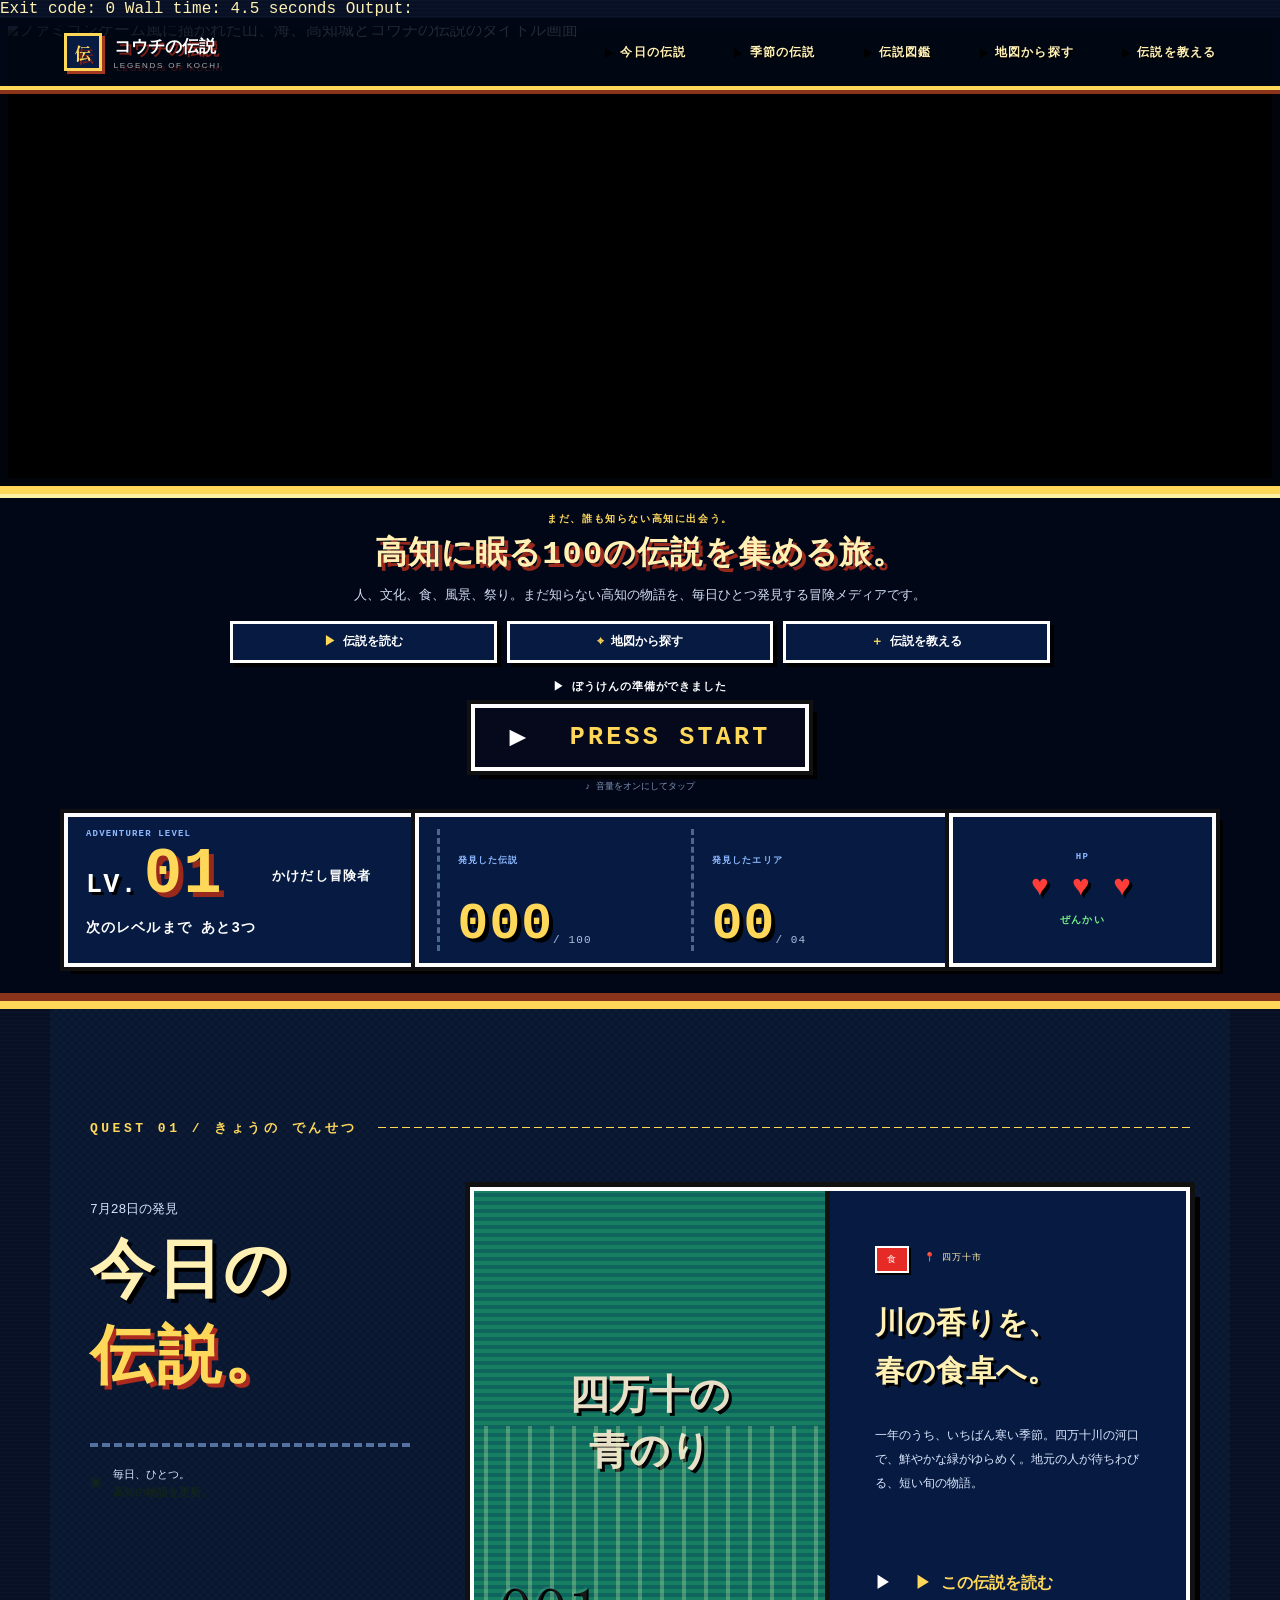
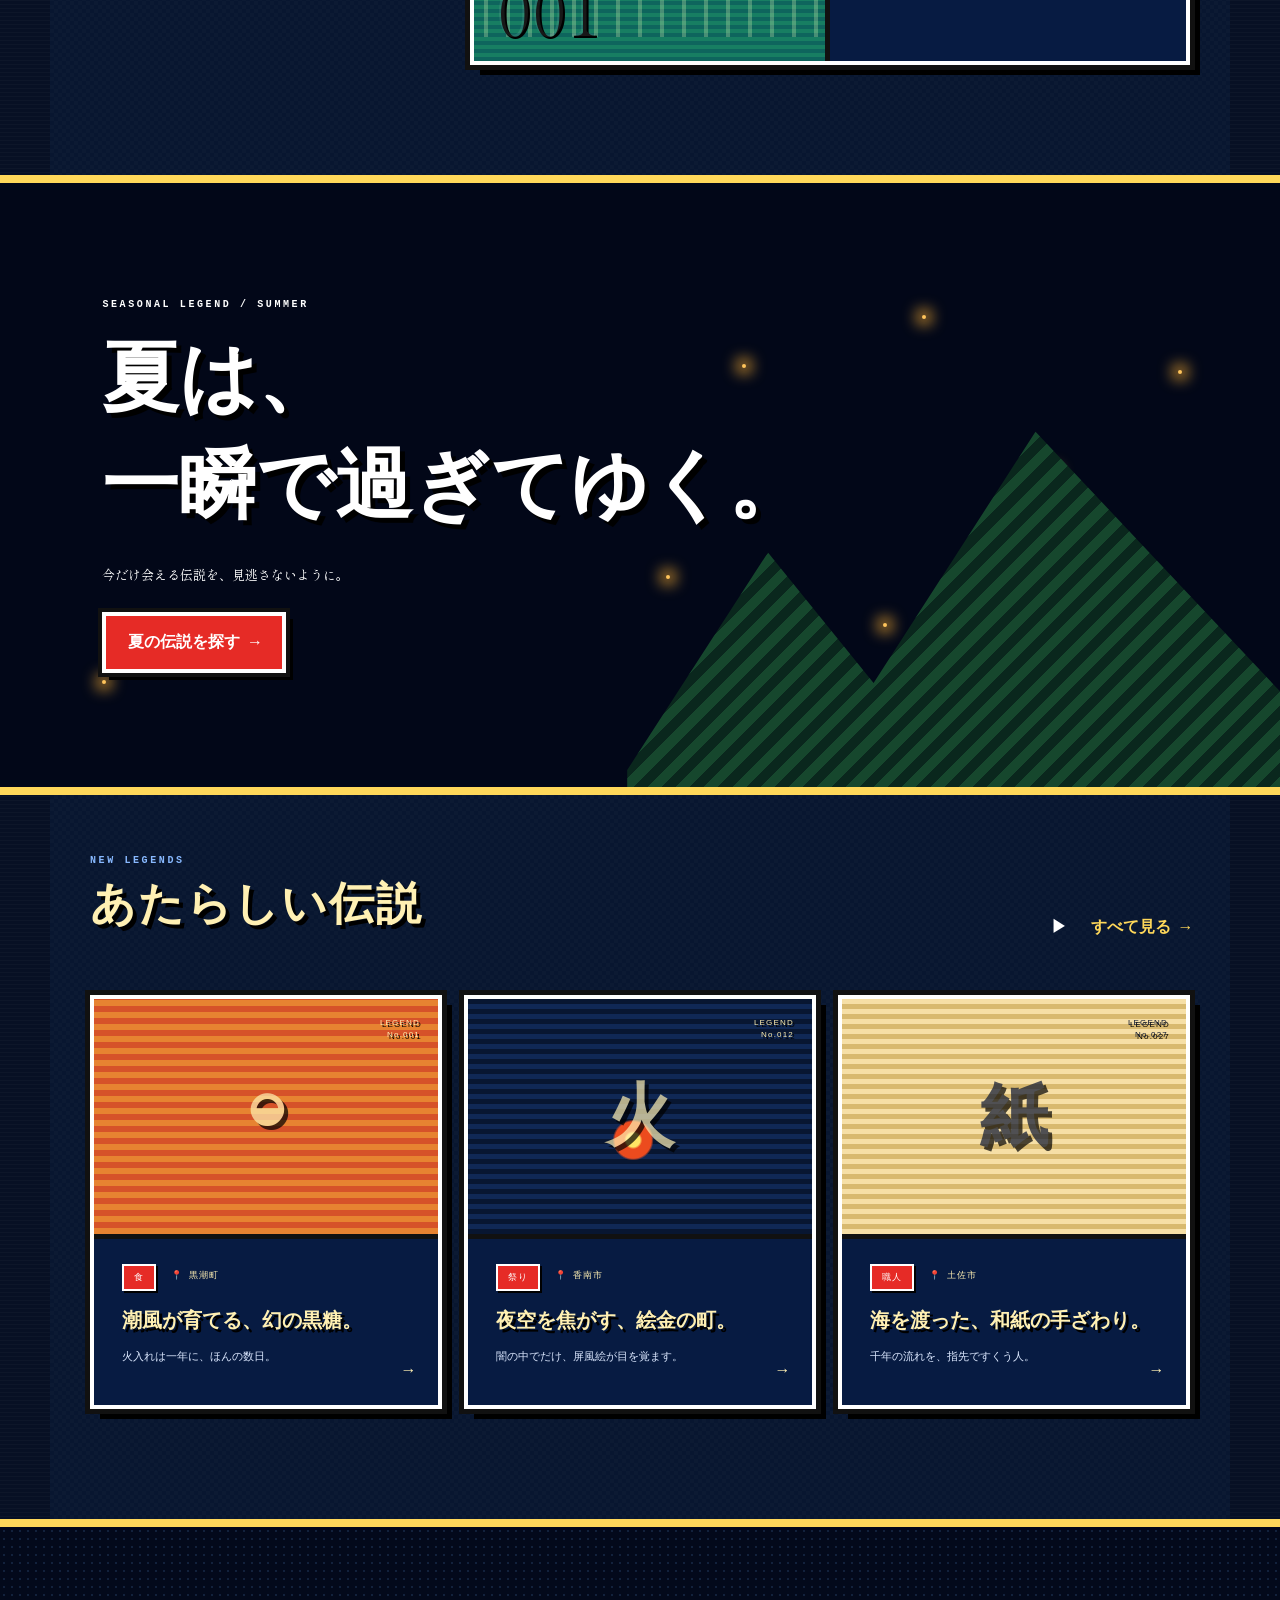
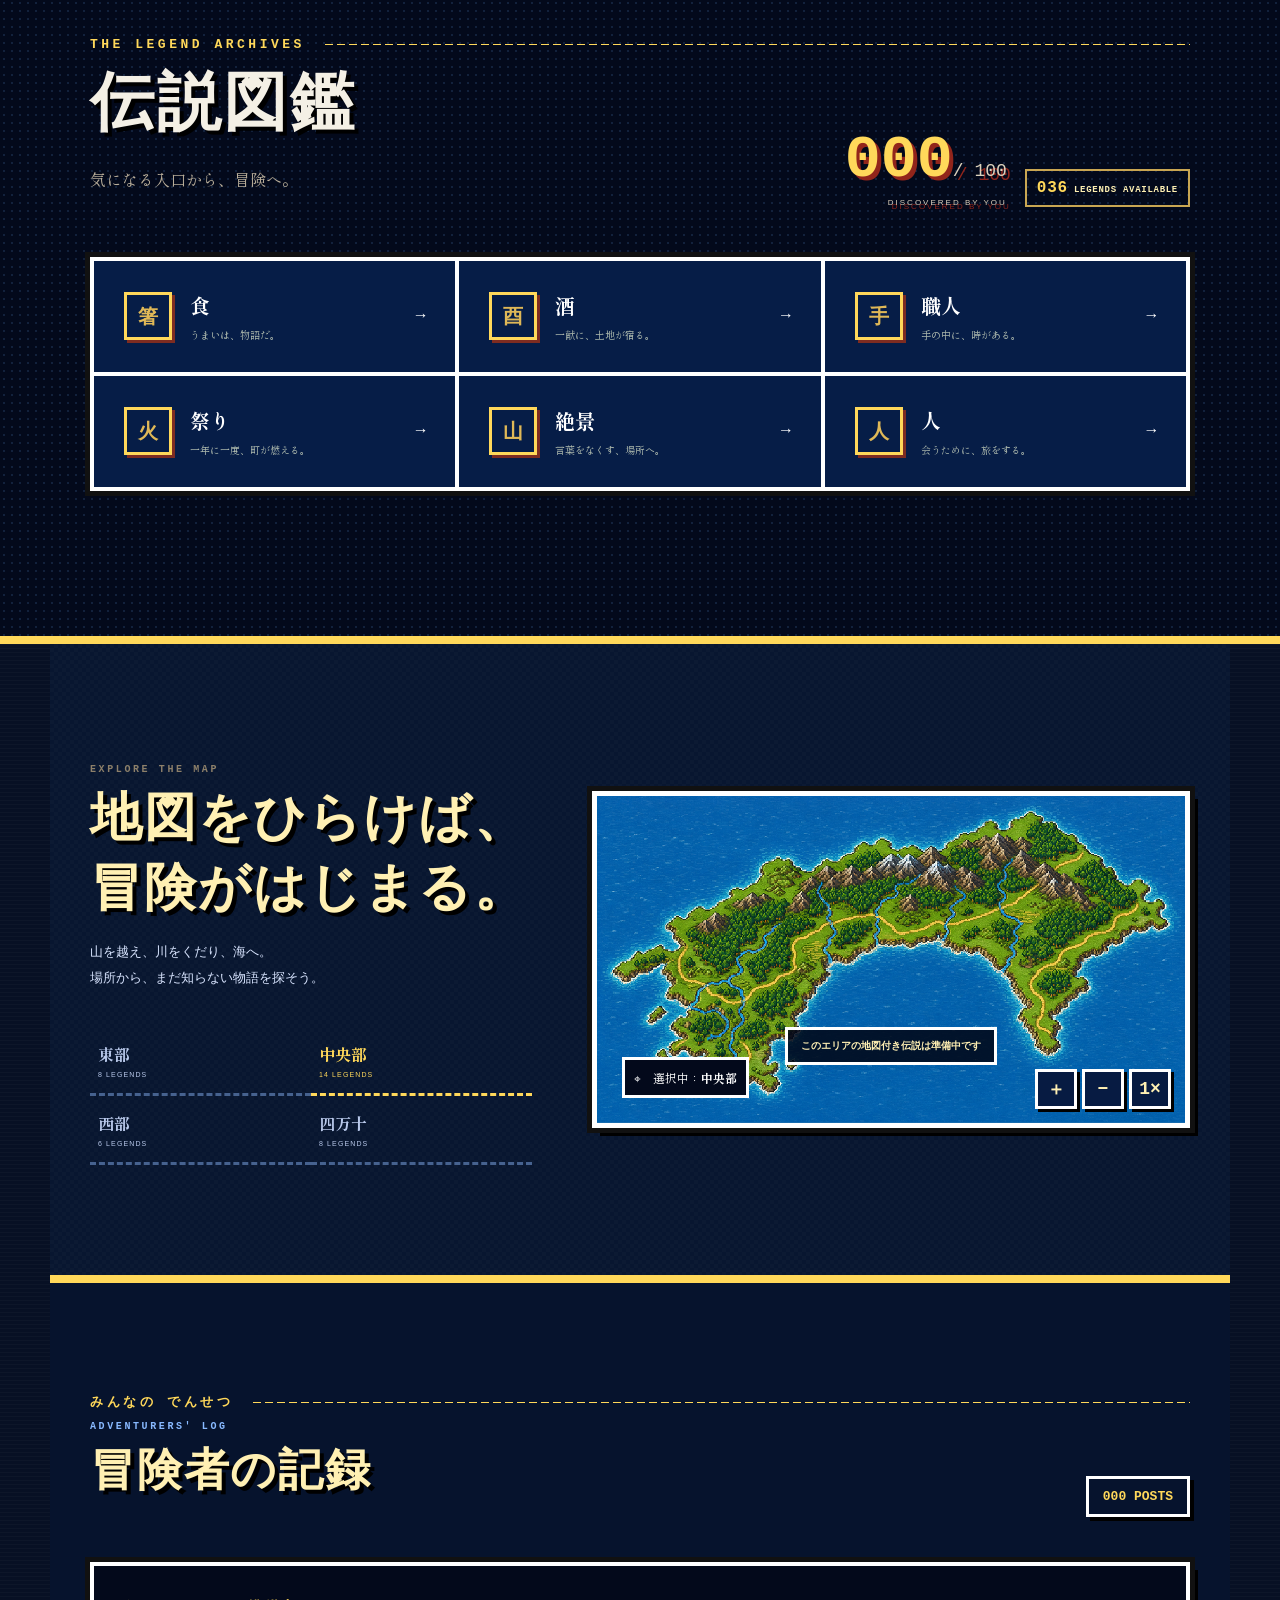
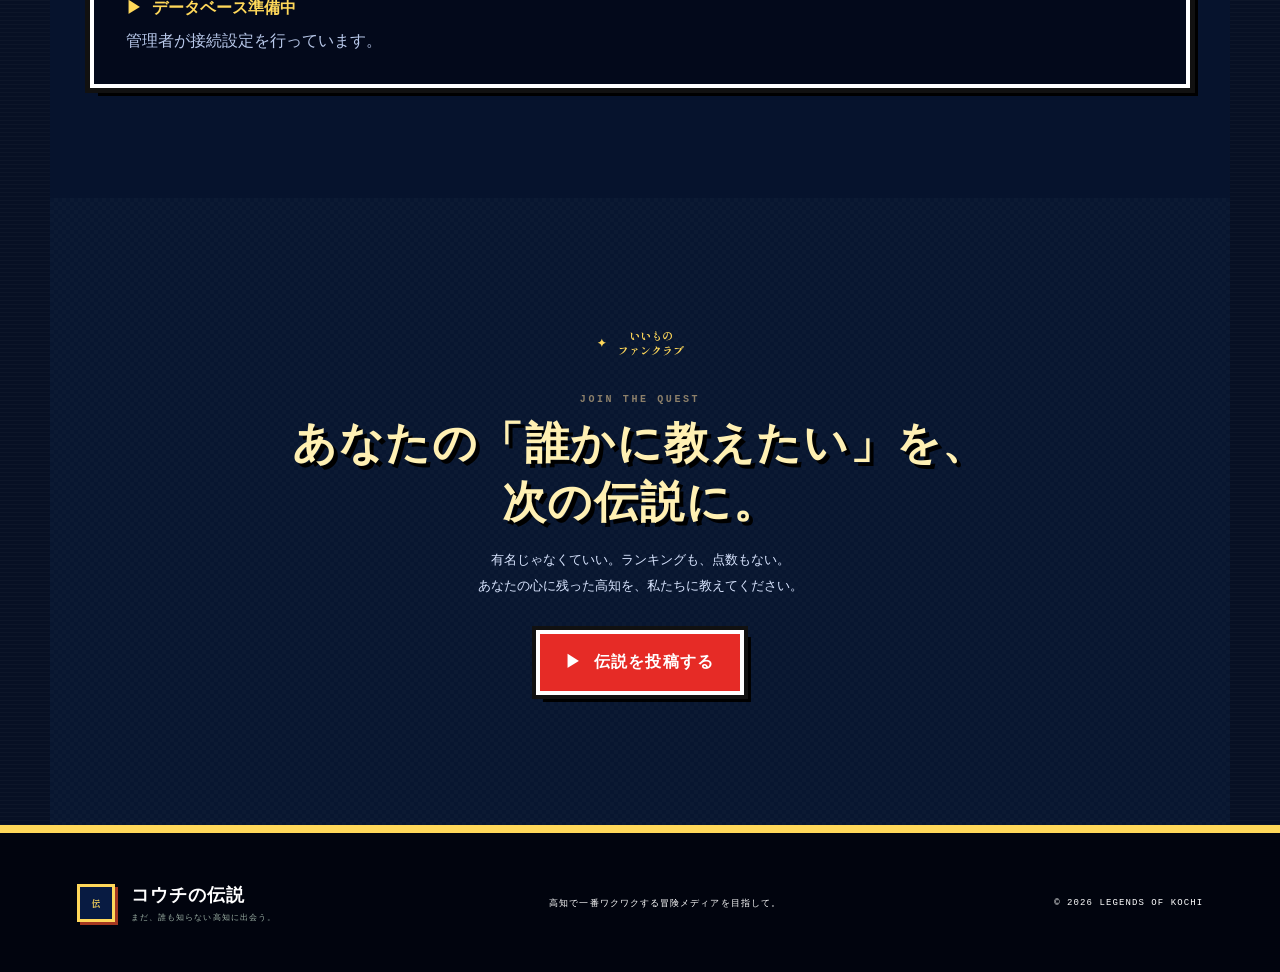
==== commit 3c936e86: "Add discoverable new legends and level guidance" ====
--- a/index.html
+++ b/index.html
@@ -1,3 +1,6 @@
+Exit code: 0
+Wall time: 4.5 seconds
+Output:
 <!doctype html>
 <html lang="ja">
 <head>
@@ -12,7 +15,7 @@
   <meta property="og:description" content="観光地ではなく、人に語りたくなる高知の伝説を探す冒険メディア。">
   <meta property="og:image" content="./kochi-title-screen.png"><meta name="twitter:card" content="summary_large_image">
   <title>コウチの伝説｜まだ、誰も知らない高知に出会う。</title>
-  <link rel="stylesheet" href="./src/styles.css?v=20260801-10">
+  <link rel="stylesheet" href="./src/styles.css?v=20260801-11">
   <script type="application/ld+json">{"@context":"https://schema.org","@type":"WebSite","name":"コウチの伝説","description":"高知に眠る人・文化・食・風景・祭りを紹介する冒険メディア","inLanguage":"ja","about":{"@type":"Place","name":"高知県"}}</script>
 </head>
 <body>
@@ -39,7 +42,7 @@
           <button type="button" data-go="join"><span aria-hidden="true">＋</span> 伝説を教える</button>
         </nav>
         <div class="hero-copy"><p>▶ ぼうけんの準備ができました</p><a class="primary" href="#today" data-go="today">PRESS START</a><small>♪ 音量をオンにしてタップ</small></div>
-        <div class="game-hud" aria-label="あなたの冒険者ステータス"><div class="level-box"><small>ADVENTURER LEVEL</small><strong><i>LV.</i><span id="player-level-number">01</span></strong><span id="player-level-title">かけだし冒険者</span></div><div class="status-box"><span><small>発見した伝説</small><b id="player-legend-count">000</b><i>/ 100</i></span><span><small>発見したエリア</small><b id="player-area-count">00</b><i>/ 04</i></span></div><div class="hp-box"><small>HP</small><b>♥ ♥ ♥</b><span>ぜんかい</span></div></div>
+        <div class="game-hud" aria-label="あなたの冒険者ステータス"><div class="level-box"><small>ADVENTURER LEVEL</small><strong><i>LV.</i><span id="player-level-number">01</span></strong><span id="player-level-title">かけだし冒険者</span><p id="next-level-progress" class="next-level-progress">次のレベルまで あと3つ</p></div><div class="status-box"><span><small>発見した伝説</small><b id="player-legend-count">000</b><i>/ 100</i></span><span><small>発見したエリア</small><b id="player-area-count">00</b><i>/ 04</i></span></div><div class="hp-box"><small>HP</small><b>♥ ♥ ♥</b><span>ぜんかい</span></div></div>
       </div>
     </header>
 
@@ -64,9 +67,9 @@
     <section class="latest section" aria-labelledby="latest-title">
       <div class="heading-row"><div><p class="eyebrow dark">NEW LEGENDS</p><h2 id="latest-title">あたらしい伝説</h2></div><button data-go="zukan">すべて見る →</button></div>
       <div id="featured-legend-grid" class="legend-grid">
-        <article class="legend-card sun"><div class="legend-visual"><b>◒</b><span>LEGEND<br>No.001</span></div><div class="legend-content"><div class="meta"><span>食</span><span>📍 黒潮町</span></div><h3>潮風が育てる、幻の黒糖。</h3><p>火入れは一年に、ほんの数日。</p><span class="card-arrow">→</span></div></article>
-        <article class="legend-card night"><div class="legend-visual"><b>火</b><span>LEGEND<br>No.012</span></div><div class="legend-content"><div class="meta"><span>祭り</span><span>📍 香南市</span></div><h3>夜空を焦がす、絵金の町。</h3><p>闇の中でだけ、屏風絵が目を覚ます。</p><span class="card-arrow">→</span></div></article>
-        <article class="legend-card paper"><div class="legend-visual"><b>紙</b><span>LEGEND<br>No.027</span></div><div class="legend-content"><div class="meta"><span>職人</span><span>📍 土佐市</span></div><h3>海を渡った、和紙の手ざわり。</h3><p>千年の流れを、指先ですくう人。</p><span class="card-arrow">→</span></div></article>
+        <article class="legend-card sun discoverable-card" role="button" tabindex="0" data-discover-card data-discover-legend="legend-kokuto-001" data-discover-area="西部" aria-label="潮風が育てる、幻の黒糖。を開く"><div class="legend-visual"><b>◒</b><span>LEGEND<br>No.001</span></div><div class="legend-content"><div class="meta"><span>食</span><span>📍 黒潮町</span></div><h3>潮風が育てる、幻の黒糖。</h3><p>火入れは一年に、ほんの数日。</p><span class="discovery-status" hidden>発見済み ✓</span><span class="card-arrow">→</span></div></article>
+        <article class="legend-card night discoverable-card" role="button" tabindex="0" data-discover-card data-discover-legend="legend-ekin-012" data-discover-area="中央部" aria-label="夜空を焦がす、絵金の町。を開く"><div class="legend-visual"><b>火</b><span>LEGEND<br>No.012</span></div><div class="legend-content"><div class="meta"><span>祭り</span><span>📍 香南市</span></div><h3>夜空を焦がす、絵金の町。</h3><p>闇の中でだけ、屏風絵が目を覚ます。</p><span class="discovery-status" hidden>発見済み ✓</span><span class="card-arrow">→</span></div></article>
+        <article class="legend-card paper discoverable-card" role="button" tabindex="0" data-discover-card data-discover-legend="legend-washi-027" data-discover-area="中央部" aria-label="海を渡った、和紙の手ざわり。を開く"><div class="legend-visual"><b>紙</b><span>LEGEND<br>No.027</span></div><div class="legend-content"><div class="meta"><span>職人</span><span>📍 土佐市</span></div><h3>海を渡った、和紙の手ざわり。</h3><p>千年の流れを、指先ですくう人。</p><span class="discovery-status" hidden>発見済み ✓</span><span class="card-arrow">→</span></div></article>
       </div>
     </section>
 
@@ -94,6 +97,8 @@
 
     <section id="join" class="join section" aria-labelledby="join-title"><div class="join-mark"><b>✦</b><span>いいもの<br>ファンクラブ</span></div><p class="eyebrow dark">JOIN THE QUEST</p><h2 id="join-title">あなたの「誰かに教えたい」を、<br>次の伝説に。</h2><p>有名じゃなくていい。ランキングも、点数もない。<br>あなたの心に残った高知を、私たちに教えてください。</p><button id="join-btn">▶ 伝説を投稿する</button></section>
 
+    <dialog id="legend-preview-dialog" class="legend-preview-dialog" aria-labelledby="legend-preview-title"><div class="legend-preview-head"><small>LEGEND RESEARCH LOG</small><button id="close-legend-preview" type="button" aria-label="伝説の案内を閉じる">×</button></div><div class="meta"><span id="legend-preview-category"></span><span id="legend-preview-place"></span></div><h2 id="legend-preview-title"></h2><p id="legend-preview-summary"></p><p class="research-note">▶ この伝説は現在調査中です</p></dialog>
+
     <dialog id="post-dialog" class="post-dialog"><form id="post-form"><div class="dialog-head"><div><small>NEW QUEST</small><h2>伝説を記録する</h2></div><button type="button" id="close-dialog" aria-label="閉じる">×</button></div><p class="dialog-note">あなたが誰かに語りたくなる、高知の物語を教えてください。</p>
       <label><span>📍 場所</span><input name="place" required maxlength="40" placeholder="例：四万十市"></label><label><span>📖 伝説</span><input name="legend" required maxlength="60" placeholder="例：川の香りを運ぶ、春の青のり"></label><label><span>✨ なぜ伝説なのか</span><textarea name="why" required maxlength="240" rows="4" placeholder="心に残った理由や物語"></textarea></label><label><span>🎒 どうやって会えるか</span><textarea name="access" required maxlength="180" rows="3" placeholder="時期、行き方、会うためのヒント"></textarea></label><label><span>▶ YouTube動画（任意）</span><input name="youtube" type="url" inputmode="url" placeholder="https://youtu.be/..." aria-describedby="youtube-help"><small id="youtube-help" class="field-help">この伝説が分かる動画のURLを入力できます。</small></label><label><span>なまえ（任意）</span><input name="author" maxlength="30" placeholder="名もなき冒険者"></label><div class="form-status" id="form-status" aria-live="polite"></div><button class="submit-post" type="submit">▶ 冒険手帳に記録する</button><small class="save-note">投稿は管理者の確認後、みんなの伝説に公開されます。</small>
     </form></dialog>
@@ -102,6 +107,7 @@
   <footer><div class="footer-brand"><span class="brand-mark">伝</span><div><b>コウチの伝説</b><small>まだ、誰も知らない高知に出会う。</small></div></div><p>高知で一番ワクワクする冒険メディアを目指して。</p><span>© 2026 LEGENDS OF KOCHI</span></footer>
   <noscript><div class="noscript-message">このページの物語はお読みいただけます。投稿、音声、メニュー、地図の切り替えなどの機能を使うにはJavaScriptを有効にしてください。</div></noscript>
   <div id="progress-message" class="progress-message" role="status" aria-live="polite" aria-atomic="true"></div>
-  <script type="module" src="./src/main.js?v=20260801-11"></script>
+  <script type="module" src="./src/main.js?v=20260801-12"></script>
 </body>
 </html>
+
--- a/src/styles.css
+++ b/src/styles.css
@@ -75,8 +75,12 @@
 .quest-start-active{pointer-events:auto;cursor:pointer}
 .quest-start-message{margin:15px 0 0;color:white;font:bold clamp(17px,2.4vw,25px) "MS Gothic",monospace;letter-spacing:.08em}
 .quest-start-message+p:last-child{margin-top:9px}
+.archive-counts{display:flex;align-items:flex-end;gap:18px}.number b{white-space:nowrap}.number b i{font:normal 18px monospace;color:#ddd2bc}.available-count{display:block;padding:8px 10px;border:2px solid #c9a652;color:#fff0b3;font:bold 9px monospace;letter-spacing:.08em;white-space:nowrap}.available-count b{font-size:16px;color:var(--pixel-gold)}
+.progress-message{position:fixed;z-index:950;left:50%;bottom:28px;max-width:calc(100% - 32px);padding:14px 20px;transform:translate(-50%,24px);border:4px solid white;box-shadow:0 0 0 4px #111,7px 7px #000;background:#071b42;color:var(--pixel-gold);font:bold 14px "MS Gothic",monospace;text-align:center;opacity:0;visibility:hidden;pointer-events:none;transition:opacity .12s steps(2),transform .12s steps(2),visibility 0s linear .12s}.progress-message.show{opacity:1;visibility:visible;transform:translate(-50%,0);transition-delay:0s}
+[data-discover-legend].is-discovered{color:#071b42!important;background:var(--pixel-gold)!important;border-color:white!important;text-decoration:none}
+@media(max-width:800px){.archive-counts{align-items:flex-end;gap:8px}.number{font-size:38px}.number b i{font-size:12px}.available-count{padding:6px;font-size:7px}.available-count b{font-size:12px}.progress-message{bottom:18px;padding:11px 13px;font-size:11px}}
 @media(max-width:390px){.quest-start-panel{padding:27px 12px;border-width:4px;box-shadow:0 0 0 4px #fff,7px 7px #9a291d}.quest-start-title{font-size:34px;letter-spacing:.04em}.quest-start-panel>p:last-child{font-size:13px}}
-@media(prefers-reduced-motion:reduce){.quest-start-overlay{transition:none}.quest-start-active:before,.quest-start-active .quest-start-panel,.today.quest-arrived,.today.quest-arrived #today-title{animation:none!important}.quest-start-active:before{transform:scaleY(1)}.quest-start-active .quest-start-panel{opacity:1;transform:none}.today.quest-arrived{box-shadow:inset 0 0 0 4px var(--pixel-gold)}}
+@media(prefers-reduced-motion:reduce){.quest-start-overlay,.progress-message{transition:none}.quest-start-active:before,.quest-start-active .quest-start-panel,.today.quest-arrived,.today.quest-arrived #today-title{animation:none!important}.quest-start-active:before{transform:scaleY(1)}.quest-start-active .quest-start-panel{opacity:1;transform:none}.today.quest-arrived{box-shadow:inset 0 0 0 4px var(--pixel-gold)}}
 .field-help{display:block;margin-top:8px;color:#8298c2;font-size:10px}
 .youtube-link{margin-top:22px;border:3px solid white;box-shadow:5px 5px #000;background:#d52620;color:white;padding:13px 16px;display:grid;grid-template-columns:auto 1fr;column-gap:12px;text-decoration:none;align-items:center}
 .youtube-link>span{grid-row:1/3;display:grid;place-items:center;width:38px;height:30px;background:white;color:#d52620;font-size:17px}.youtube-link>b{font:bold 14px "MS Gothic",monospace}.youtube-link>small{font-size:9px;color:#ffd7d5;margin-top:3px}.youtube-link:hover{transform:translate(2px,2px);box-shadow:3px 3px #000}
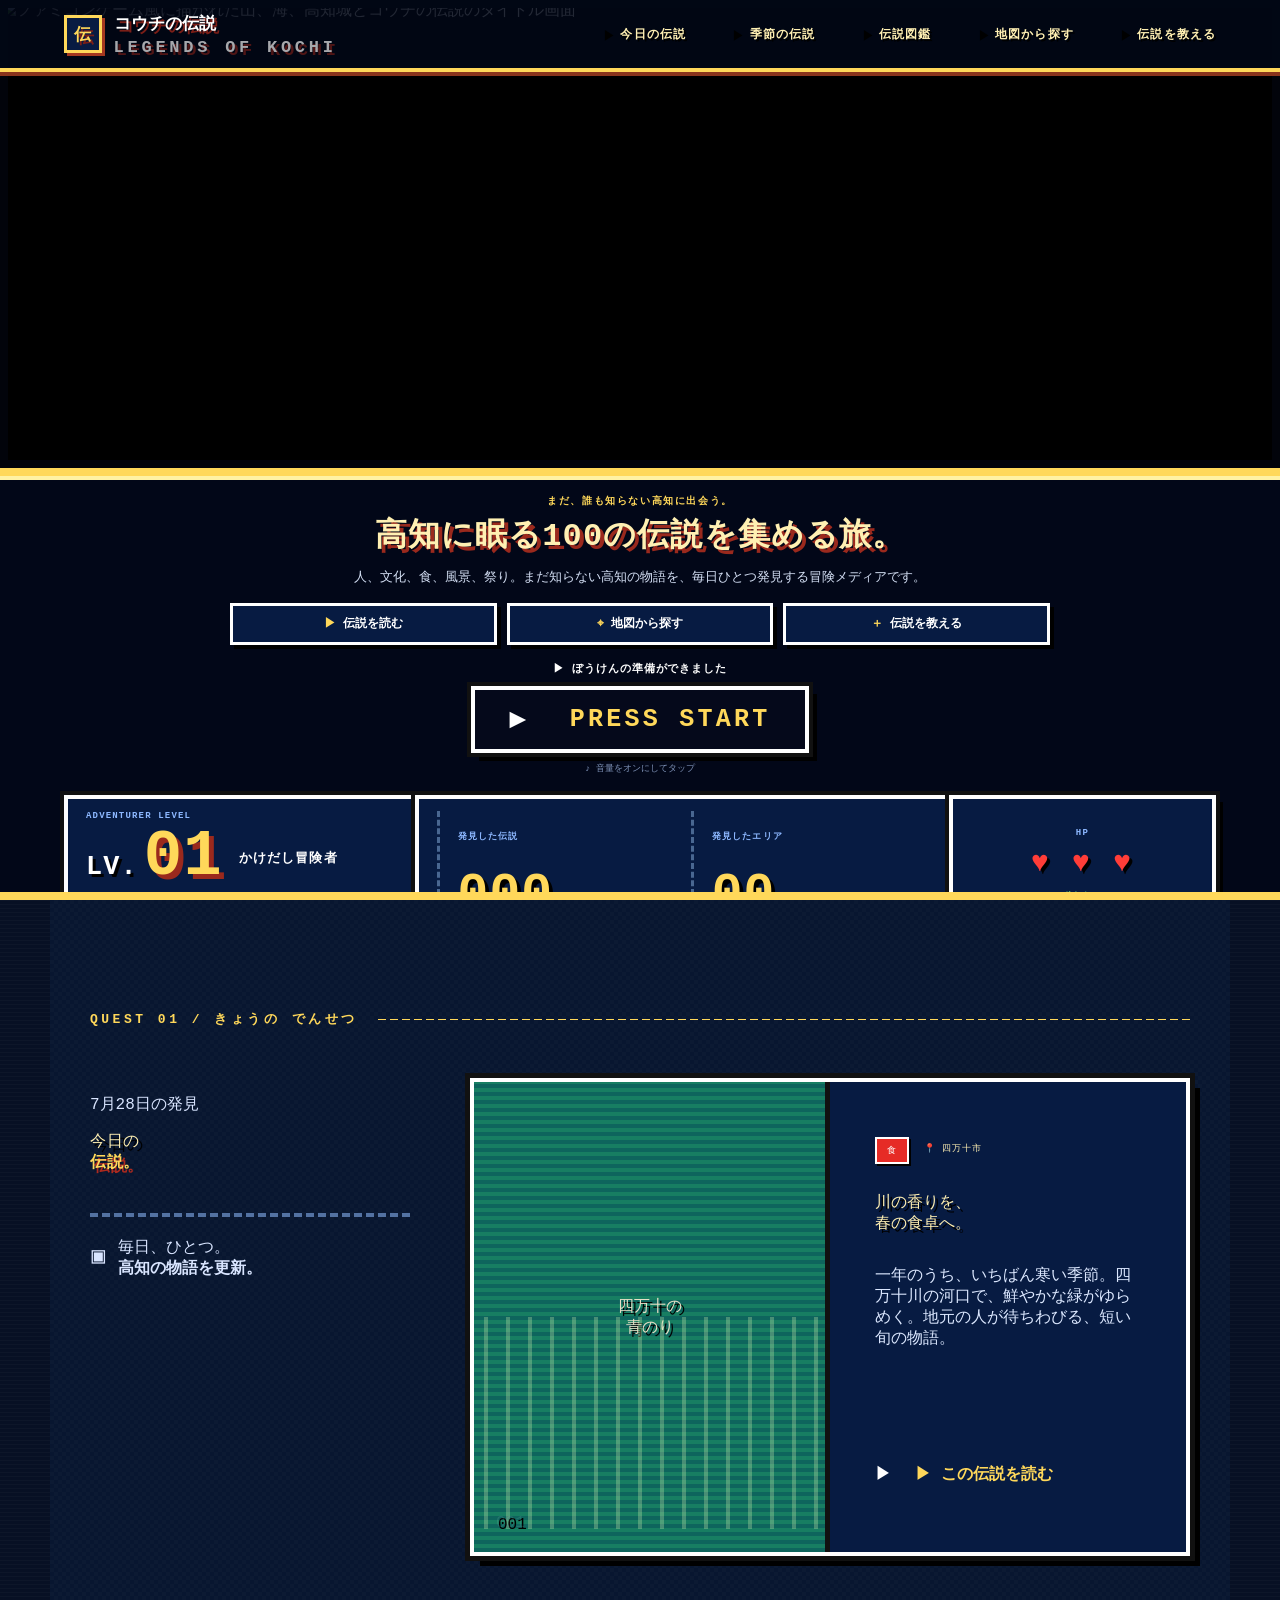
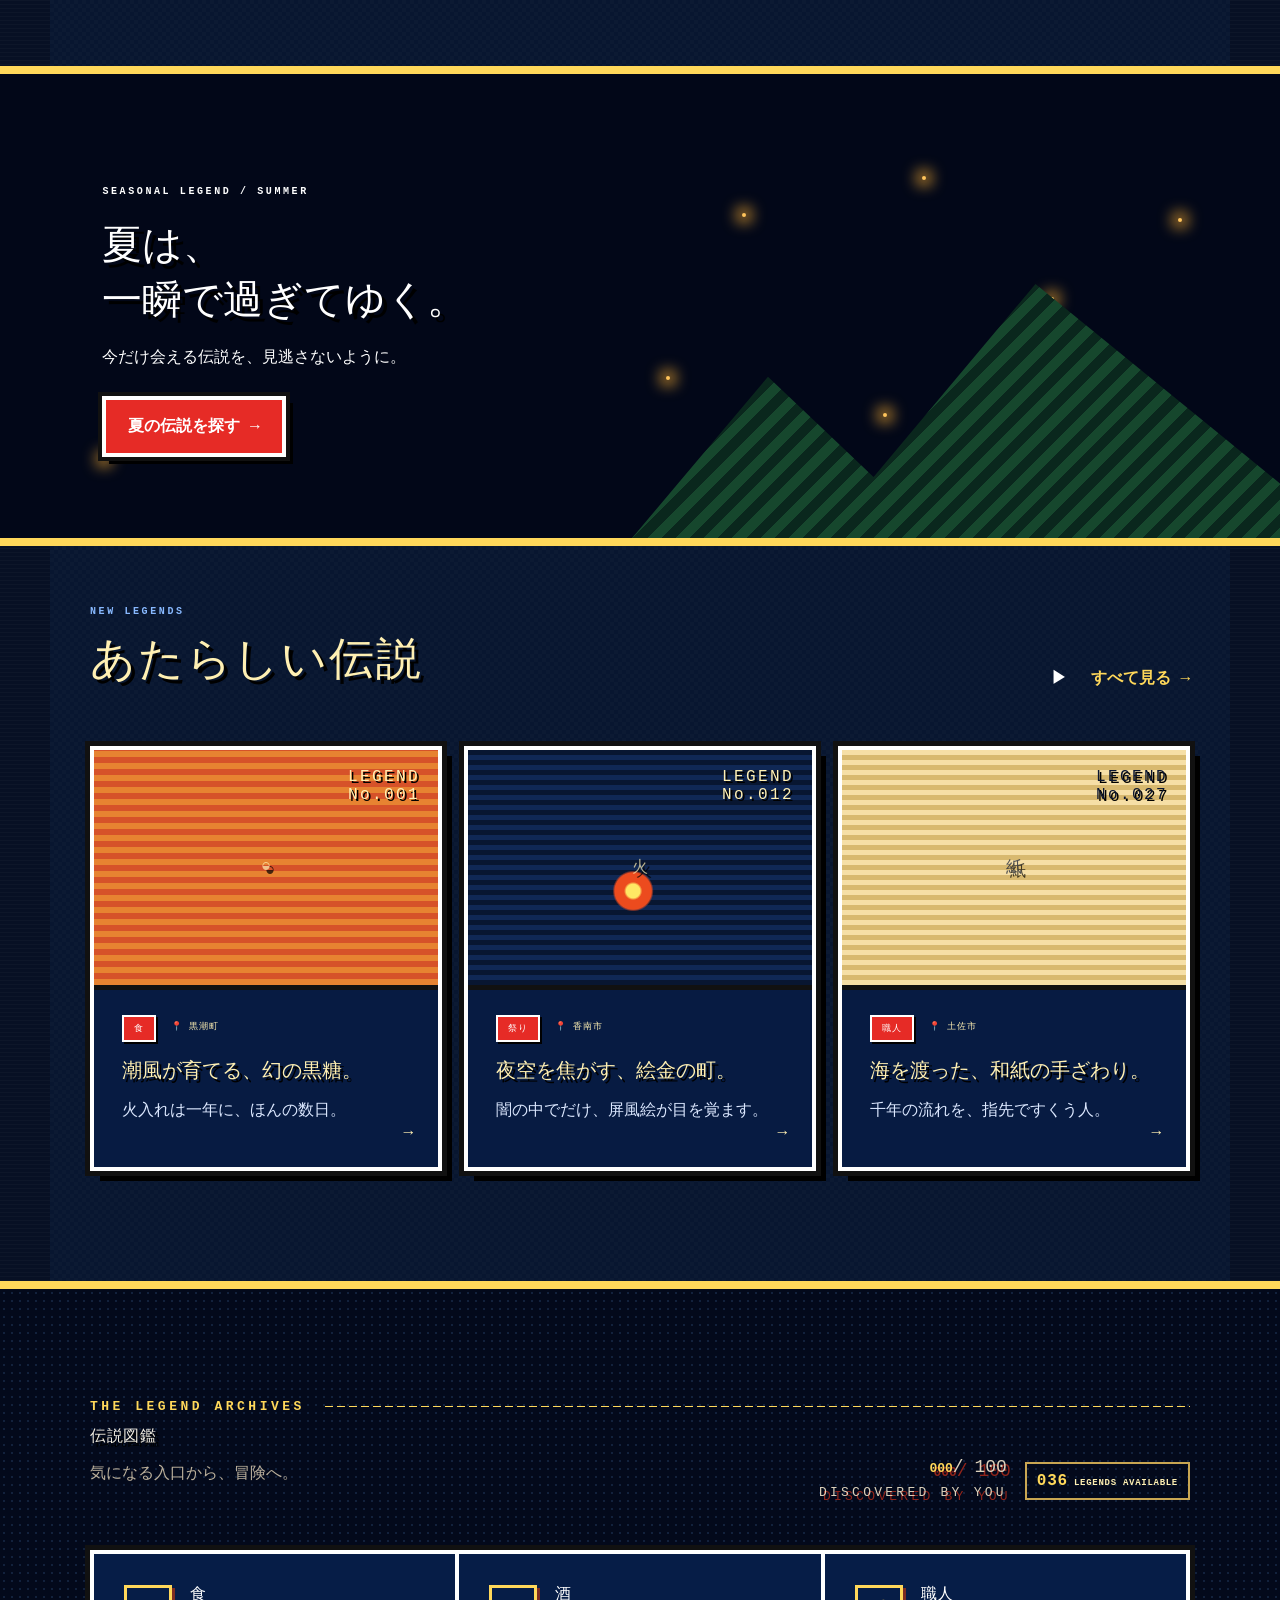
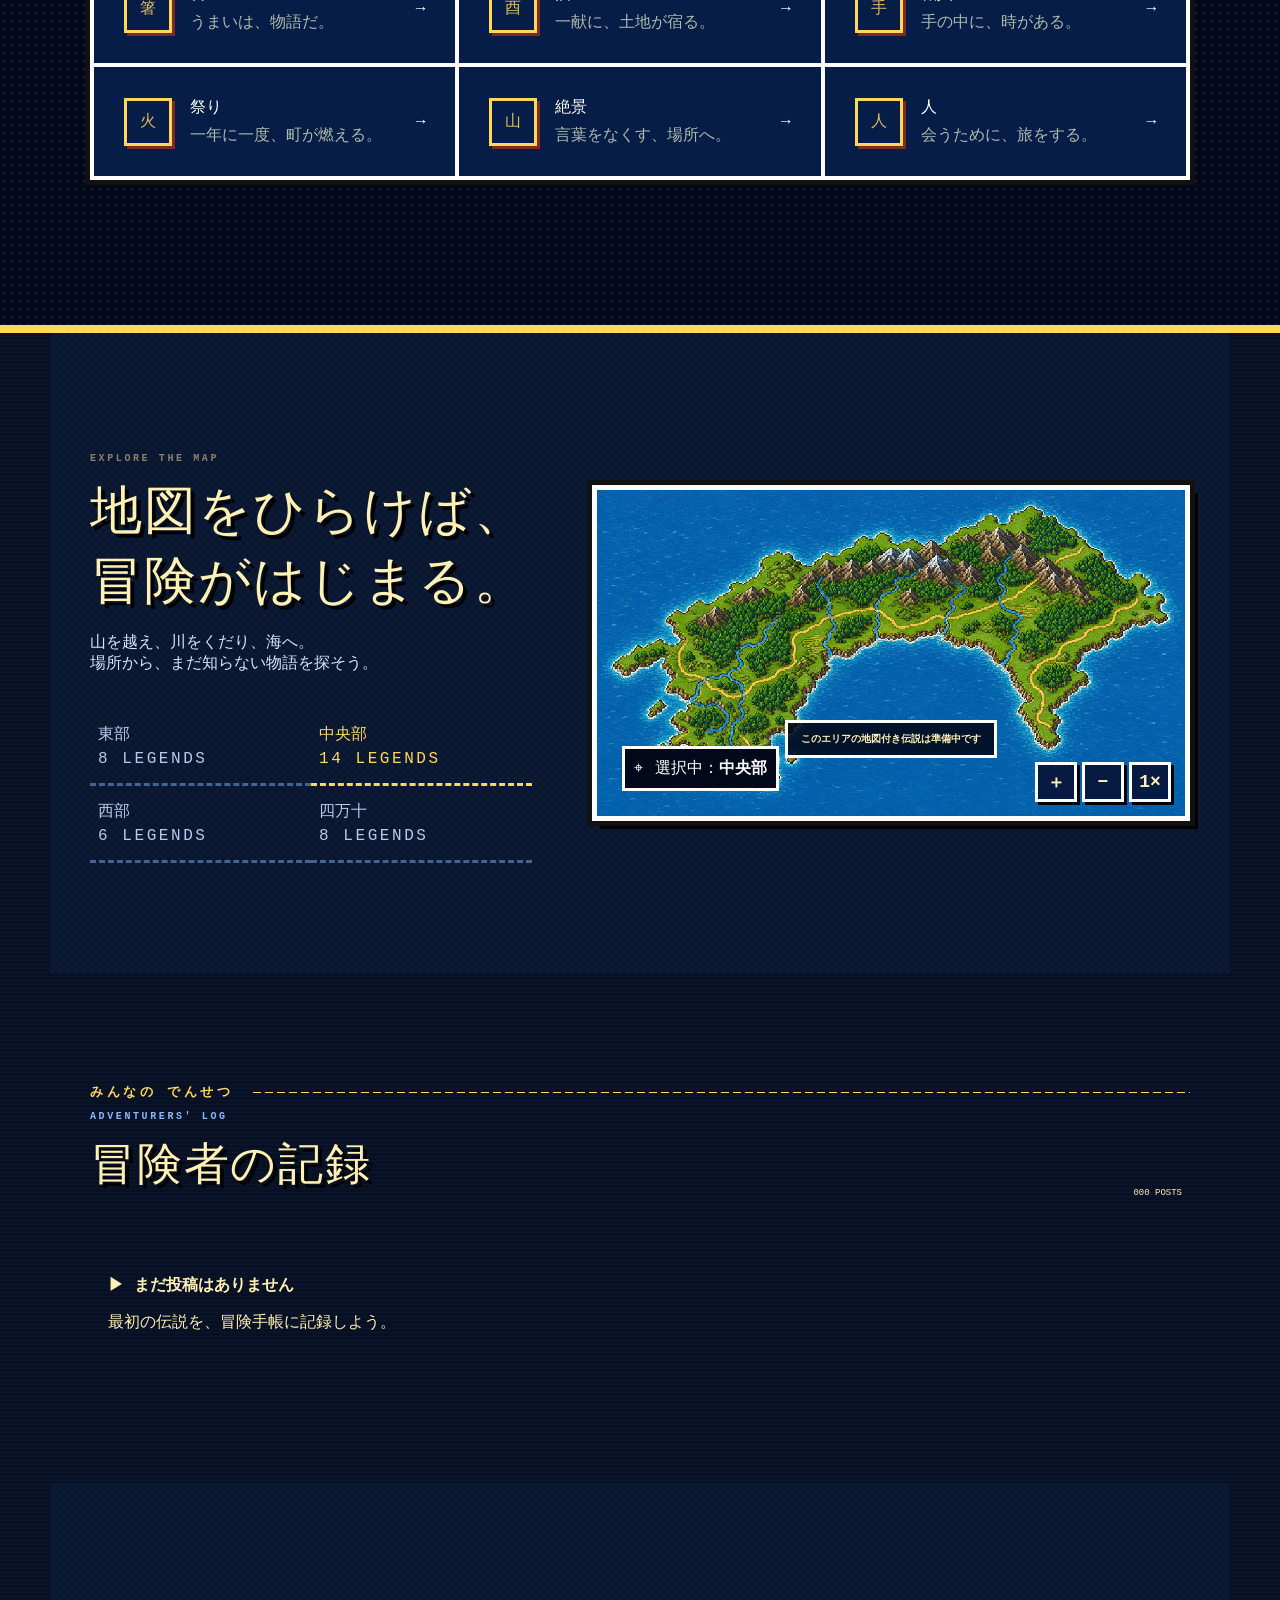
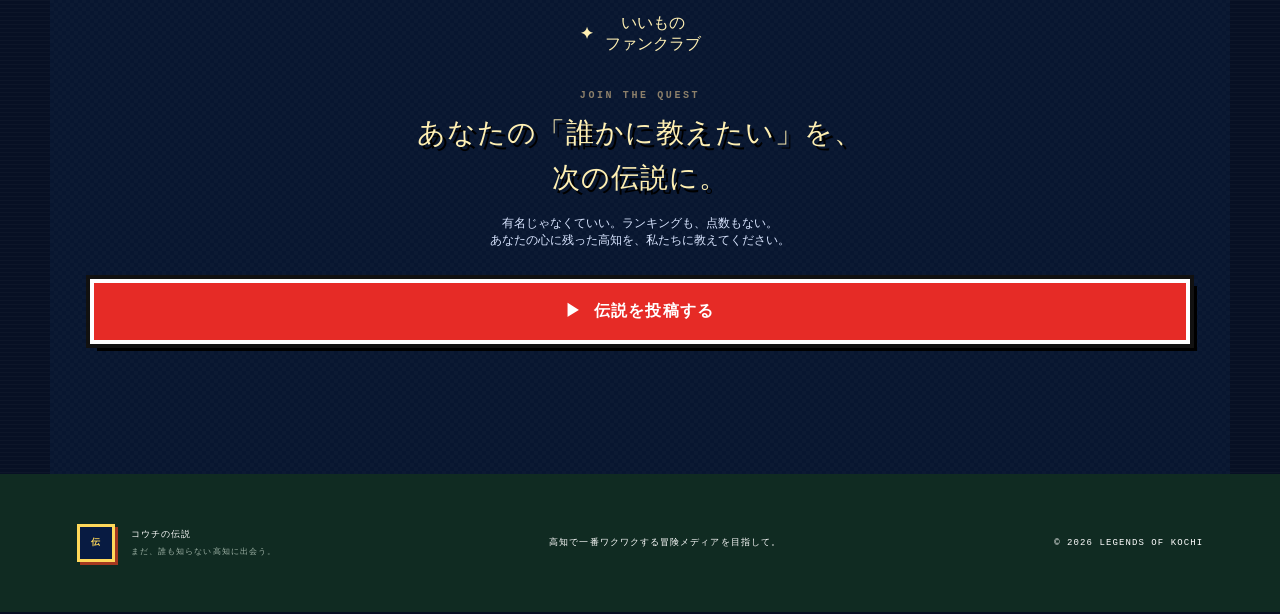
==== commit 55128b68: "Fix published file content and refresh assets" ====
--- a/index.html
+++ b/index.html
@@ -1,6 +1,3 @@
-Exit code: 0
-Wall time: 4.5 seconds
-Output:
 <!doctype html>
 <html lang="ja">
 <head>
@@ -15,7 +12,7 @@
   <meta property="og:description" content="観光地ではなく、人に語りたくなる高知の伝説を探す冒険メディア。">
   <meta property="og:image" content="./kochi-title-screen.png"><meta name="twitter:card" content="summary_large_image">
   <title>コウチの伝説｜まだ、誰も知らない高知に出会う。</title>
-  <link rel="stylesheet" href="./src/styles.css?v=20260801-11">
+  <link rel="stylesheet" href="./src/styles.css?v=20260801-12">
   <script type="application/ld+json">{"@context":"https://schema.org","@type":"WebSite","name":"コウチの伝説","description":"高知に眠る人・文化・食・風景・祭りを紹介する冒険メディア","inLanguage":"ja","about":{"@type":"Place","name":"高知県"}}</script>
 </head>
 <body>
@@ -107,7 +104,6 @@
   <footer><div class="footer-brand"><span class="brand-mark">伝</span><div><b>コウチの伝説</b><small>まだ、誰も知らない高知に出会う。</small></div></div><p>高知で一番ワクワクする冒険メディアを目指して。</p><span>© 2026 LEGENDS OF KOCHI</span></footer>
   <noscript><div class="noscript-message">このページの物語はお読みいただけます。投稿、音声、メニュー、地図の切り替えなどの機能を使うにはJavaScriptを有効にしてください。</div></noscript>
   <div id="progress-message" class="progress-message" role="status" aria-live="polite" aria-atomic="true"></div>
-  <script type="module" src="./src/main.js?v=20260801-12"></script>
+  <script type="module" src="./src/main.js?v=20260801-13"></script>
 </body>
 </html>
-
--- a/src/styles.css
+++ b/src/styles.css
@@ -1,3 +1,7 @@
+Exit code: 0
+Wall time: 6.5 seconds
+Total output lines: 103
+Output:
 @import url('https://fonts.googleapis.com/css2?family=Noto+Serif+JP:wght@500;700;900&family=Shippori+Mincho:wght@500;700;800&display=swap');
 :root{--ink:#12241c;--cream:#f4f0e5;--paper:#e9e1cf;--red:#e04c32;--gold:#d6a34a;--green:#193a2b;--sans:"Helvetica Neue","Yu Gothic",sans-serif;--serif:"Shippori Mincho","Noto Serif JP",serif}
 *{box-sizing:border-box}html{scroll-behavior:smooth}body{margin:0;background:var(--cream);color:var(--ink);font-family:var(--sans)}button{font:inherit}button:focus-visible{outline:2px solid var(--gold);outline-offset:4px}.section{max-width:1220px;margin:auto;padding:110px 40px}.nav{height:84px;display:flex;align-items:center;justify-content:space-between;padding:0 4.5vw;position:absolute;z-index:20;color:white;width:100%;border-bottom:1px solid #ffffff2e}.brand{display:flex;align-items:center;gap:12px;background:none;color:inherit;border:0;text-align:left;font-family:var(--serif);font-size:17px;font-weight:800;cursor:pointer}.brand small{display:block;font:8px var(--sans);letter-spacing:.22em;margin-top:3px;opacity:.65}.brand-mark{display:grid;place-items:center;width:38px;height:38px;border:1px solid currentColor;transform:rotate(45deg);font-family:var(--serif);font-weight:900}.brand-mark::first-letter{transform:rotate(-45deg)}.nav-links{display:flex;gap:32px}.nav-links button,.menu-btn{border:0;background:none;color:inherit;cursor:pointer;font-size:12px;letter-spacing:.1em}.menu-btn{display:none}.hero{height:max(760px,100vh);position:relative;color:white;overflow:hidden}.hero>img{position:absolute;width:100%;height:100%;object-fit:cover;object-position:center}.hero-shade{position:absolute;inset:0;background:linear-gradient(90deg,rgba(8,24,26,.86) 0%,rgba(8,24,26,.5) 42%,rgba(8,24,26,.06) 75%),linear-gradient(0deg,rgba(5,13,15,.62),transparent 42%)}.hero-copy{position:relative;z-index:2;padding:23vh 8vw 0;max-width:840px}.eyebrow{font-size:10px;letter-spacing:.26em;font-weight:700;display:flex;align-items:center;gap:9px}.eyebrow.dark{color:#8d806a}.hero h1{font:800 clamp(46px,6.2vw,92px)/1.25 var(--serif);letter-spacing:.03em;margin:30px 0 25px;text-shadow:0 4px 30px #0005}.hero h1 em{color:#f2b84c;font-style:normal;position:relative}.lead{font:500 15px/2 var(--serif);letter-spacing:.08em}.primary,.join>button{margin-top:30px;background:var(--red);border:0;color:white;padding:18px 25px;display:flex;align-items:center;gap:28px;cursor:pointer;font-weight:700;letter-spacing:.08em;box-shadow:8px 8px 0 #762e22}.primary:hover,.join>button:hover{transform:translate(2px,2px);box-shadow:5px 5px 0 #762e22}.hero-index{position:absolute;z-index:2;right:4vw;bottom:45px;display:flex;align-items:center;gap:12px;font-size:8px;letter-spacing:.2em;opacity:.65}.hero-index i{width:60px;height:1px;background:white}.scroll{position:absolute;z-index:2;left:2.4vw;bottom:42px;background:none;border:0;color:white;display:flex;flex-direction:column;align-items:center;gap:10px;cursor:pointer}.scroll span{font-size:7px;letter-spacing:.2em;writing-mode:vertical-rl}.section-kicker{display:flex;align-items:center;gap:20px;font-size:9px;letter-spacing:.27em;color:#877963}.section-kicker i{height:1px;background:#aa9f8d;flex:1}.today-grid{display:grid;grid-template-columns:1fr 2.25fr;gap:60px;margin-top:50px}.today-title>p{font:13px var(--serif);color:#8c806c}.today-title h2,.heading-row h2,.zukan-head h2,.map-copy h2,.join h2{font:700 clamp(38px,5vw,70px)/1.35 var(--serif);margin:12px 0}.today-title h2 strong{color:var(--red)}.day-stamp{display:flex;gap:12px;align-items:center;border-top:1px solid #cabfae;margin-top:40px;padding-top:20px;font:11px/1.6 var(--serif);color:#776d5e}.day-stamp b{color:var(--ink)}.feature-card{display:grid;grid-template-columns:1fr 1fr;background:#ede5d4;min-height:470px;box-shadow:0 20px 70px #2c392014}.feature-art{min-height:470px;background:radial-gradient(circle at 30% 25%,#d8ca78 0 2%,transparent 3%),linear-gradient(145deg,#102d25,#267060 60%,#b3c79c);position:relative;overflow:hidden;display:grid;place-items:center;color:#e7dfc6;font:800 40px/1.4 var(--serif);text-align:center}.feature-art:before{content:"";position:absolute;width:180%;height:45%;left:-40%;bottom:5%;background:repeating-radial-gradient(ellipse at 50% 100%,transparent 0 13px,#e9efce44 14px 15px);transform:rotate(-5deg)}.feature-art b{position:absolute;bottom:20px;left:22px;font:68px/1 var(--serif);color:#ffffff18}.feature-body{padding:55px 45px;display:flex;flex-direction:column;align-items:flex-start}.meta{display:flex;gap:10px;font-size:9px;letter-spacing:.1em}.meta span:first-child{background:var(--red);color:white;padding:5px 10px}.meta span+span{padding:5px}.feature-body h3,.legend-content h3{font:700 30px/1.6 var(--serif);margin:28px 0 15px}.feature-body p{font:12px/2 var(--serif);color:#6d675d}.feature-body button,.heading-row button{margin-top:auto;border:0;border-bottom:1px solid var(--ink);background:none;padding:12px 0;display:flex;gap:24px;align-items:center;cursor:pointer;font-weight:700}.latest{padding-top:50px}.heading-row{display:flex;align-items:flex-end;justify-content:space-between;margin-bottom:45px}.heading-row h2{font-size:45px}.legend-grid{display:grid;grid-template-columns:repeat(3,1fr);gap:22px}.legend-card{background:#eee7d8;transition:.25s}.legend-card:hover{transform:translateY(-7px);box-shadow:0 20px 50px #193a2b1a}.legend-visual{height:240px;display:grid;place-items:center;position:relative;overflow:hidden}.legend-visual b{font:800 68px var(--serif);opacity:.7}.legend-visual span{position:absolute;top:18px;right:18px;text-align:right;font:8px/1.5 var(--sans);letter-spacing:.15em}.sun .legend-visual{background:linear-gradient(150deg,#b14e32,#edbd67)}.night .legend-visual{background:radial-gradient(circle at 48% 60%,#f6a63d 0 2%,transparent 3%),linear-gradient(#10262e,#1d3b43)}.paper .legend-visual{background:repeating-linear-gradient(12deg,#d5c7a8 0 1px,#eee6d4 2px 9px)}.legend-content{padding:25px 28px 30px;position:relative}.legend-content h3{font-size:20px;margin:15px 0 8px}.legend-content p{font:11px var(--serif);color:#786f61}.card-arrow{position:absolute;right:25px;bottom:25px}.zukan{background:var(--green);color:#f4f0e5;position:relative}.zukan:before{content:"";position:absolute;inset:0;opacity:.07;background-image:radial-gradient(#fff 1px,transparent 1px);background-size:12px 12px}.inner{position:relative}.light{color:#c4b897}.zukan-head{display:flex;justify-content:space-between;align-items:flex-end}.zukan-head p{font-family:var(--serif);color:#baaF9b}.number{font:700 60px/1 var(--serif);color:var(--gold);text-align:right}.number small{display:block;font:8px var(--sans);letter-spacing:.25em;margin-top:8px;color:#ddd2bc}.category-grid{display:grid;grid-template-columns:repeat(3,1fr);margin-top:50px;border-top:1px solid #ffffff2e;border-left:1px solid #ffffff2e}.category-grid button{background:none;border:0;border-right:1px solid #ffffff2e;border-bottom:1px solid #ffffff2e;color:white;padding:30px;display:flex;align-items:center;text-align:left;gap:18px;cursor:pointer}.category-grid button:hover{background:#ffffff10}.category-icon{width:48px;height:48px;border:1px solid #c9a652;display:grid;place-items:center;color:#dfb857;font:700 20px var(--serif)}.category-grid b{font:700 20px var(--serif)}.category-grid small{display:block;margin-top:7px;color:#aebaae;font:10px var(--serif)}.category-grid svg{margin-left:auto;width:17px}.map-section{display:grid;grid-template-columns:.85fr 1.15fr;gap:60px;align-items:center}.map-copy h2{font-size:52px}.map-copy>p:not(.eyebrow){font:13px/2 var(--serif);color:#766e61}.areas{display:grid;grid-template-columns:1fr 1fr;margin-top:35px}.areas button{background:none;border:0;border-bottom:1px solid #c9bfad;text-align:left;padding:15px 8px;font:700 16px var(--serif);cursor:pointer;color:#817665}.areas button.active{color:var(--red);border-bottom-color:var(--red)}.areas small{display:block;font:7px var(--sans);letter-spacing:.16em;margin-top:5px}.map-art{height:500px;background:#e4dbc9;position:relative;overflow:hidden}.map-art:before{content:"";position:absolute;inset:0;background:repeating-linear-gradient(0deg,transparent 0 29px,#163a2910 30px),repeating-linear-gradient(90deg,transparent 0 29px,#163a2910 30px)}.map-shape{position:absolute;width:86%;height:45%;left:7%;top:25%;background:#667d5d;clip-path:polygon(2% 70%,12% 52%,22% 60%,33% 35%,46% 45%,57% 19%,69% 26%,76% 8%,97% 25%,88% 46%,71% 50%,59% 70%,41% 64%,25% 88%,9% 91%);filter:drop-shadow(8px 12px 0 #bdaf91)}.map-shape button{position:absolute;background:none;border:0;color:transparent;cursor:pointer}.map-shape button i{display:block;width:11px;height:11px;background:#e7bd59;border:3px solid white;border-radius:50%;box-shadow:0 0 0 5px #e7bd5966}.map-shape button span{position:absolute;color:var(--ink);white-space:nowrap;font:700 11px var(--serif);transform:translate(-40%,12px);background:#f4f0e5e8;padding:3px 6px}.map-shape button.hot i{background:var(--red);box-shadow:0 0 0 8px #e04c3255;animation:pulse 1.6s infinite}.map-legend{position:absolute;bottom:25px;left:25px;display:flex;align-items:center;gap:12px;font:12px var(--serif)}@keyframes pulse{50%{box-shadow:0 0 0 14px #e04c3200}}.season{height:620px;background:radial-gradient(circle at 65% 55%,#dc7e2c22 0 2%,transparent 3%),linear-gradient(105deg,#071c1d,#103d35);color:white;position:relative;display:grid;align-items:center;padding:8vw;overflow:hidden}.season:after{content:"";position:absolute;bottom:-80px;right:-4%;width:55%;height:80%;background:linear-gradient(135deg,transparent 20%,#195342 21% 32%,transparent 33%),linear-gradient(45deg,transparent 45%,#112e27 46%);clip-path:polygon(0 80%,20% 35%,35% 62%,58% 10%,100% 75%,100% 100%,0 100%)}.season-copy{position:relative;z-index:2}.season-copy h2{font:700 clamp(45px,6vw,78px)/1.4 var(--serif);margin:20px 0}.season-copy>p:not(.eyebrow){font:13px var(--serif)}.season-copy button{background:none;border:1px solid #d7c49d;color:white;padding:16px 22px;margin-top:28px;display:flex;gap:35px;align-items:center;cursor:pointer}.fireflies i{position:absolute;width:4px;height:4px;background:#ffc45b;border-radius:50%;box-shadow:0 0 15px 5px #ffb335;animation:float 4s infinite alternate}.fireflies i:nth-child(1){left:58%;top:30%}.fireflies i:nth-child(2){left:72%;top:22%;animation-delay:.6s}.fireflies i:nth-child(3){left:82%;top:48%;animation-delay:1.1s}.fireflies i:nth-child(4){left:52%;top:65%;animation-delay:1.7s}.fireflies i:nth-child(5){left:92%;top:31%;animation-delay:2.2s}.fireflies i:nth-child(6){left:69%;top:73%;animation-delay:2.9s}.fireflies i:nth-child(7){left:88%;top:80%;animation-delay:3.4s}@keyframes float{to{transform:translate(18px,-25px);opacity:.35}}.join{text-align:center;padding-top:130px;padding-bottom:130px}.join-mark{display:flex;align-items:center;justify-content:center;gap:12px;margin-bottom:35px;color:var(--red);font:700 11px/1.4 var(--serif)}.join-mark svg{width:32px;height:32px}.join .eyebrow{justify-content:center}.join h2{font-size:44px}.join>p:not(.eyebrow){font:13px/2 var(--serif);color:#786f61}.join>button{margin:30px auto 0}footer{background:#102b22;color:white;padding:50px 6vw;display:flex;align-items:center;justify-content:space-between;font-size:9px;letter-spacing:.12em}.footer-brand{display:flex;align-items:center;gap:16px}.footer-brand b{font:700 18px var(--serif)}.footer-brand small{display:block;margin-top:6px;color:#9fb3a7}.mobile-menu{display:none}
@@ -30,19 +34,7 @@
 .meta span:first-child{background:var(--pixel-red);border:2px solid white;box-shadow:2px 2px #000}.heading-row .eyebrow{color:#88b9ff}.legend-card:hover{transform:translate(-2px,-5px);box-shadow:0 0 0 5px #111,14px 15px 0 #000}.legend-visual{border-bottom:5px solid #111;image-rendering:pixelated}.legend-visual b{font-family:"MS Gothic",monospace;text-shadow:4px 4px #000}.sun .legend-visual{background:repeating-linear-gradient(0deg,#e78331 0 6px,#d65229 6px 12px)}.night .legend-visual{background:radial-gradient(circle at 48% 60%,#ffe764 0 3%,#ec4b1e 4% 8%,transparent 9%),repeating-linear-gradient(0deg,#081631 0 5px,#102855 5px 10px)}.paper .legend-visual{background:repeating-linear-gradient(0deg,#f6dfa6 0 5px,#d8b96f 5px 10px);color:#0a1530}
 .zukan{background:#03091b;border-top:8px solid var(--pixel-gold);border-bottom:8px solid var(--pixel-gold)}.zukan:before{opacity:.2;background-image:radial-gradient(#4c7fc2 1px,transparent 1px);background-size:8px 8px}.number{font-family:monospace;color:var(--pixel-gold);text-shadow:4px 4px #92251b}.category-grid{border-top:4px solid white;border-left:4px solid white;box-shadow:0 0 0 5px #111}.category-grid button{border-right:4px solid white;border-bottom:4px solid white;background:#061d47;color:white}.category-grid button:hover{background:#12366f}.category-grid button:hover:before{content:"▶";color:var(--pixel-gold);margin-right:-9px}.category-icon{border:3px solid var(--pixel-gold);box-shadow:3px 3px #7e2c21;font-family:"MS Gothic",monospace}
 .map-art{background:#102556;border:4px solid white;box-shadow:0 0 0 5px #111,10px 10px #000}.map-art:before{background:repeating-linear-gradient(0deg,transparent 0 15px,#82b6e713 16px),repeating-linear-gradient(90deg,transparent 0 15px,#82b6e713 16px)}.map-shape{background:#36a559;filter:drop-shadow(7px 8px 0 #123c2a);image-rendering:pixelated}.map-shape button i{border-radius:0;background:var(--pixel-gold);box-shadow:3px 3px #000}.map-shape button.hot i{background:var(--pixel-red);animation:pixelpulse .8s steps(2) infinite}@keyframes pixelpulse{50%{transform:scale(1.6)}}.map-shape button span{background:#03091b;color:white;border:2px solid white;font-family:"MS Gothic",monospace}.areas button{color:#b9c9eb;border-bottom:3px dashed #46628f}.areas button.active{color:var(--pixel-gold);border-color:var(--pixel-gold)}.map-legend{background:#03091b;border:3px solid white;padding:9px;color:white}
-.season{background:#020718;border-top:8px solid var(--pixel-gold);border-bottom:8px solid var(--pixel-gold);image-rendering:pixelated}.season:after{background:repeating-linear-gradient(135deg,#16472d 0 10px,#0a271d 10px 20px);filter:drop-shadow(-10px -10px #07150f)}.season-copy h2{font-family:"MS Gothic","Yu Gothic",monospace;text-shadow:5px 5px #000}.season-copy button,.join>button{background:var(--pixel-red);border:4px solid white;box-shadow:0 0 0 4px #111,7px 7px #000;color:white;font-weight:bold}.join-mark{color:var(--pixel-gold)}.join>button:hover{transform:translate(2px,2px);box-shadow:0 0 0 4px #111,4px 4px #000}
-footer{background:#01040e;border-top:8px solid var(--pixel-gold);font-family:monospace}.footer-brand b{font-family:"MS Gothic",monospace}.footer-brand .brand-mark{transform:none}
-@media(max-width:800px){.nav{height:68px}.game-hud{top:84px;font-size:9px}.hero{height:620px}.hero>img{object-fit:contain;background:#000}.hero-copy{bottom:7%}.primary{font-size:15px;padding:12px 20px}.feature-card{box-shadow:0 0 0 4px #111,6px 6px #000}.feature-art{border-right:0;border-bottom:5px solid #111}.mobile-menu.open{background:#020718!important;border-bottom:4px solid var(--pixel-gold)}.today-title h2,.heading-row h2,.zukan-head h2,.map-copy h2,.join h2{text-shadow:3px 3px #000}}
-
-.community{background:#06132d;border-top:8px solid var(--pixel-gold)}.post-count{font:bold 13px monospace;color:var(--pixel-gold);border:3px solid white;padding:10px 14px;box-shadow:4px 4px #000}.community-empty{border:4px solid white;box-shadow:0 0 0 5px #111,8px 8px #000;background:#03091b;padding:32px;color:white}.community-empty b{color:var(--pixel-gold)}.community-empty p{margin:12px 0 0;color:#b9c9eb}.community-grid{display:grid;grid-template-columns:repeat(2,minmax(0,1fr));gap:28px}.community-card{position:relative;border:4px solid white;box-shadow:0 0 0 5px #111,8px 8px #000;background:#071d47;padding:30px;color:white}.quest-no{position:absolute;right:18px;top:18px;font:bold 10px monospace;color:var(--pixel-gold)}.community-card h3{font:bold 24px/1.55 "MS Gothic","Yu Gothic",monospace;color:var(--pixel-gold);text-shadow:3px 3px #000;margin:22px 0}.community-card dl{margin:0}.community-card dt{font-weight:bold;margin-top:16px;color:#9ec6ff}.community-card dd{margin:7px 0 0;white-space:pre-wrap;line-height:1.8;color:#e6edff}.community-card footer{border:0;border-top:2px dashed #60749a;margin-top:24px;padding:15px 0 0;background:none;display:flex;flex-direction:row;font-size:9px}
-.post-dialog{width:min(680px,calc(100% - 28px));max-height:90vh;overflow:auto;padding:0;border:4px solid white;box-shadow:0 0 0 6px #111,12px 12px #000;background:#061b42;color:white}.post-dialog::backdrop{background:#000c;backdrop-filter:blur(3px)}.post-dialog form{padding:30px}.dialog-head{display:flex;justify-content:space-between;align-items:flex-start;border-bottom:4px dashed #5a73a2;padding-bottom:18px}.dialog-head small{font:bold 10px monospace;color:var(--pixel-gold)}.dialog-head h2{font:bold 30px "MS Gothic","Yu Gothic",monospace;margin:8px 0 0;text-shadow:3px 3px #000}.dialog-head button{border:3px solid white;background:#d83227;color:white;width:40px;height:40px;font:bold 24px monospace;cursor:pointer;box-shadow:4px 4px #000}.dialog-note{color:#cad8f4;line-height:1.7}.post-dialog label{display:block;margin-top:20px}.post-dialog label>span{display:block;color:var(--pixel-gold);font-weight:bold;margin-bottom:8px}.post-dialog input,.post-dialog textarea{width:100%;border:3px solid white;outline:3px solid #111;background:#020718;color:white;padding:13px;font:16px/1.6 "MS Gothic","Yu Gothic",monospace;border-radius:0}.post-dialog input:focus,.post-dialog textarea:focus{border-color:var(--pixel-gold)}.post-dialog input::placeholder,.post-dialog textarea::placeholder{color:#6f82a8}.submit-post{width:100%;margin-top:25px;background:var(--pixel-red);border:4px solid white;color:white;padding:16px;font-weight:bold;box-shadow:6px 6px #000;cursor:pointer}.submit-post:active{transform:translate(3px,3px);box-shadow:3px 3px #000}.save-note{display:block;text-align:center;margin-top:14px;color:#8394b6}.form-status{height:24px;margin-top:15px;color:#6cff86;font-weight:bold}
-body:has(dialog[open]){overflow:hidden}
-@media(max-width:800px){
-  body{overflow-x:hidden}.section{padding:64px 18px}.nav{padding:0 16px}.brand{font-size:14px}.brand-mark{width:32px;height:32px}.game-hud{left:12px;right:12px;top:78px;padding:8px;font-size:8px}.game-hud span:nth-child(2){display:none}
-  .hero{height:auto;min-height:0;padding-top:68px;aspect-ratio:2048/1143}.hero>img{inset:68px 0 0;height:calc(100% - 68px);object-fit:contain}.hero-shade{top:68px}.hero-copy{bottom:5%}.hero-index,.scroll{display:none}.primary{border-width:3px;box-shadow:0 0 0 3px #111,5px 5px #000}
-  .today-grid{margin-top:30px}.today-title h2{font-size:40px}.day-stamp{margin-top:24px}.feature-art{min-height:280px}.feature-body{padding:30px 24px}.feature-body h3{font-size:23px}.feature-body p{font-size:13px}.feature-body button{min-height:48px}
-  .heading-row{margin-bottom:28px}.heading-row h2{font-size:31px}.heading-row>button{display:none}.legend-visual{height:190px}.legend-content{padding:22px}.legend-content h3{font-size:19px}.category-grid{grid-template-columns:1fr}.category-grid button{min-height:72px}.category-grid small{display:block}.zukan-head{align-items:flex-end}.number{font-size:31px}
-  .map-section{gap:30px}.map-copy h2{font-size:34px}.areas button{min-height:58px}.map-art{height:320px}.map-shape{width:92%;left:4%}.map-shape button span{font-size:9px}.season{height:480px}.season-copy h2{font-size:40px}.season-copy button{min-height:50px}
+.season{background:#020718;border-top:8px solid var(--pixel-gold);border-bottom:8px solid var(--pixel-gold);image-rendering:pixelated}.season:after{background:repeating-linear-gradient(135deg,#16472d 0 10px,#0a271d 10px 20px);filter:drop-shadow(-10px -10px #07150f)}.season-copy h2{font-family:"MS Gothic","Yu Gothic",monospace;text-shadow:5px 5px #000}.season-copy button,.join>button{background:var(--pixel-red);border:4px solid white;box-shadow:0 0 0 4px #111,7px 7px #000;color:white;font-weight:bold}.join-mar…1254 tokens truncated…:4%}.map-shape button span{font-size:9px}.season{height:480px}.season-copy h2{font-size:40px}.season-copy button{min-height:50px}
   .community-grid{grid-template-columns:1fr}.community-card{padding:24px 20px}.community-card h3{font-size:20px;padding-right:35px}.community-card footer{align-items:flex-start;gap:8px}.post-count{font-size:9px;padding:8px}.community-empty{padding:24px 18px}
   .join h2{font-size:28px;line-height:1.6}.join>p:not(.eyebrow){font-size:12px}.join>button{width:100%;justify-content:center;min-height:56px}
   .post-dialog{width:calc(100% - 20px);max-height:94dvh}.post-dialog form{padding:21px 16px}.dialog-head h2{font-size:23px}.dialog-note{font-size:12px}.post-dialog input,.post-dialog textarea{font-size:16px;padding:11px}.submit-post{min-height:54px}
@@ -76,9 +68,11 @@
 .quest-start-message{margin:15px 0 0;color:white;font:bold clamp(17px,2.4vw,25px) "MS Gothic",monospace;letter-spacing:.08em}
 .quest-start-message+p:last-child{margin-top:9px}
 .archive-counts{display:flex;align-items:flex-end;gap:18px}.number b{white-space:nowrap}.number b i{font:normal 18px monospace;color:#ddd2bc}.available-count{display:block;padding:8px 10px;border:2px solid #c9a652;color:#fff0b3;font:bold 9px monospace;letter-spacing:.08em;white-space:nowrap}.available-count b{font-size:16px;color:var(--pixel-gold)}
-.progress-message{position:fixed;z-index:950;left:50%;bottom:28px;max-width:calc(100% - 32px);padding:14px 20px;transform:translate(-50%,24px);border:4px solid white;box-shadow:0 0 0 4px #111,7px 7px #000;background:#071b42;color:var(--pixel-gold);font:bold 14px "MS Gothic",monospace;text-align:center;opacity:0;visibility:hidden;pointer-events:none;transition:opacity .12s steps(2),transform .12s steps(2),visibility 0s linear .12s}.progress-message.show{opacity:1;visibility:visible;transform:translate(-50%,0);transition-delay:0s}
-[data-discover-legend].is-discovered{color:#071b42!important;background:var(--pixel-gold)!important;border-color:white!important;text-decoration:none}
-@media(max-width:800px){.archive-counts{align-items:flex-end;gap:8px}.number{font-size:38px}.number b i{font-size:12px}.available-count{padding:6px;font-size:7px}.available-count b{font-size:12px}.progress-message{bottom:18px;padding:11px 13px;font-size:11px}}
+.progress-message{position:fixed;z-index:950;left:50%;bottom:28px;max-width:calc(100% - 32px);padding:14px 20px;transform:translate(-50%,24px);border:4px solid white;box-shadow:0 0 0 4px #111,7px 7px #000;background:#071b42;color:var(--pixel-gold);font:bold 14px "MS Gothic",monospace;text-align:center;white-space:pre-line;opacity:0;visibility:hidden;pointer-events:none;transition:opacity .12s steps(2),transform .12s steps(2),visibility 0s linear .12s}.progress-message.show{opacity:1;visibility:visible;transform:translate(-50%,0);transition-delay:0s}
+[data-discover-legend]:not([data-discover-card]).is-discovered{color:#071b42!important;background:var(--pixel-gold)!important;border-color:white!important;text-decoration:none}
+.next-level-progress{grid-column:1/-1;margin:10px 0 0;padding-top:8px;border-top:2px dashed #496791;color:#fff0b3;font:bold 10px "MS Gothic",monospace;white-space:nowrap}.discoverable-card{position:relative;cursor:pointer}.discoverable-card:focus-visible{outline:4px solid var(--pixel-gold);outline-offset:5px}.discoverable-card.is-discovered{box-shadow:0 0 0 5px var(--pixel-gold),10px 10px #000}.discovery-status{position:absolute;left:24px;bottom:24px;padding:6px 9px;border:2px solid white;background:var(--pixel-gold);color:#071b42;font:bold 9px "MS Gothic",monospace;box-shadow:3px 3px #000}.discovery-status[hidden]{display:none}
+.legend-preview-dialog{width:min(560px,calc(100% - 28px));padding:28px;border:5px solid white;box-shadow:0 0 0 6px #111,12px 12px #000;background:#061b42;color:white}.legend-preview-dialog::backdrop{background:#000c}.legend-preview-head{display:flex;align-items:flex-start;justify-content:space-between;padding-bottom:15px;border-bottom:3px dashed #5a73a2}.legend-preview-head small{color:var(--pixel-gold);font:bold 10px monospace;letter-spacing:.12em}.legend-preview-head button{width:38px;height:38px;border:3px solid white;background:var(--pixel-red);color:white;font:bold 22px monospace;box-shadow:3px 3px #000;cursor:pointer}.legend-preview-dialog>.meta{margin-top:22px}.legend-preview-dialog h2{margin:18px 0 10px;color:var(--pixel-gold);font:bold clamp(23px,4vw,34px)/1.45 "MS Gothic",monospace;text-shadow:3px 3px #000}.legend-preview-dialog>p{color:#dce8ff;font:13px/1.8 "MS Gothic",monospace}.legend-preview-dialog .research-note{margin-top:22px;padding:12px;border:3px solid white;background:#020718;color:#fff0b3;font-weight:bold}
+@media(max-width:800px){.archive-counts{align-items:flex-end;gap:8px}.number{font-size:38px}.number b i{font-size:12px}.available-count{padding:6px;font-size:7px}.available-count b{font-size:12px}.progress-message{bottom:18px;padding:11px 13px;font-size:11px}.next-level-progress{font-size:8px;white-space:normal}.legend-preview-dialog{padding:20px 16px}.discovery-status{left:18px;bottom:18px}}
 @media(max-width:390px){.quest-start-panel{padding:27px 12px;border-width:4px;box-shadow:0 0 0 4px #fff,7px 7px #9a291d}.quest-start-title{font-size:34px;letter-spacing:.04em}.quest-start-panel>p:last-child{font-size:13px}}
 @media(prefers-reduced-motion:reduce){.quest-start-overlay,.progress-message{transition:none}.quest-start-active:before,.quest-start-active .quest-start-panel,.today.quest-arrived,.today.quest-arrived #today-title{animation:none!important}.quest-start-active:before{transform:scaleY(1)}.quest-start-active .quest-start-panel{opacity:1;transform:none}.today.quest-arrived{box-shadow:inset 0 0 0 4px var(--pixel-gold)}}
 .field-help{display:block;margin-top:8px;color:#8298c2;font-size:10px}
@@ -98,3 +92,4 @@
 .category-grid button.active{background:#ffd85a;color:#071b42}.db-legends article[hidden]{display:none}.db-filter-empty{border:3px dashed #ffd85a;padding:20px;color:#fff0b3;text-align:center}.db-filter-empty[hidden]{display:none}
 .map-viewport{position:absolute;inset:0;transform-origin:center;transition:transform .18s steps(3);will-change:transform}.map-zoom-controls{position:absolute;z-index:12;right:14px;bottom:14px;display:grid;grid-template-columns:repeat(3,42px);gap:5px}.map-zoom-controls button{height:40px;border:3px solid white;background:#071b42;color:#fff0b3;box-shadow:3px 3px #000;font:bold 18px monospace;cursor:pointer}.map-zoom-controls button:disabled{opacity:.35}.map-zoom-controls button:active{transform:translate(2px,2px);box-shadow:1px 1px #000}
 .custom-map-shell{touch-action:none;cursor:grab}.custom-map-shell.is-dragging{cursor:grabbing}.custom-map-shell.is-dragging .map-viewport{transition:none}.community-image{width:calc(100% + 40px);height:210px;object-fit:cover;margin:-20px -20px 22px;border-bottom:4px solid white}.submit-post:disabled{opacity:.55;cursor:wait}.admin-submission-image{width:calc(100% + 40px);height:190px;object-fit:cover;margin:-20px -20px 18px;border-bottom:3px solid #8da7d5}.promoted-note{color:#ffd85a;font-weight:bold;padding:10px 0}
+
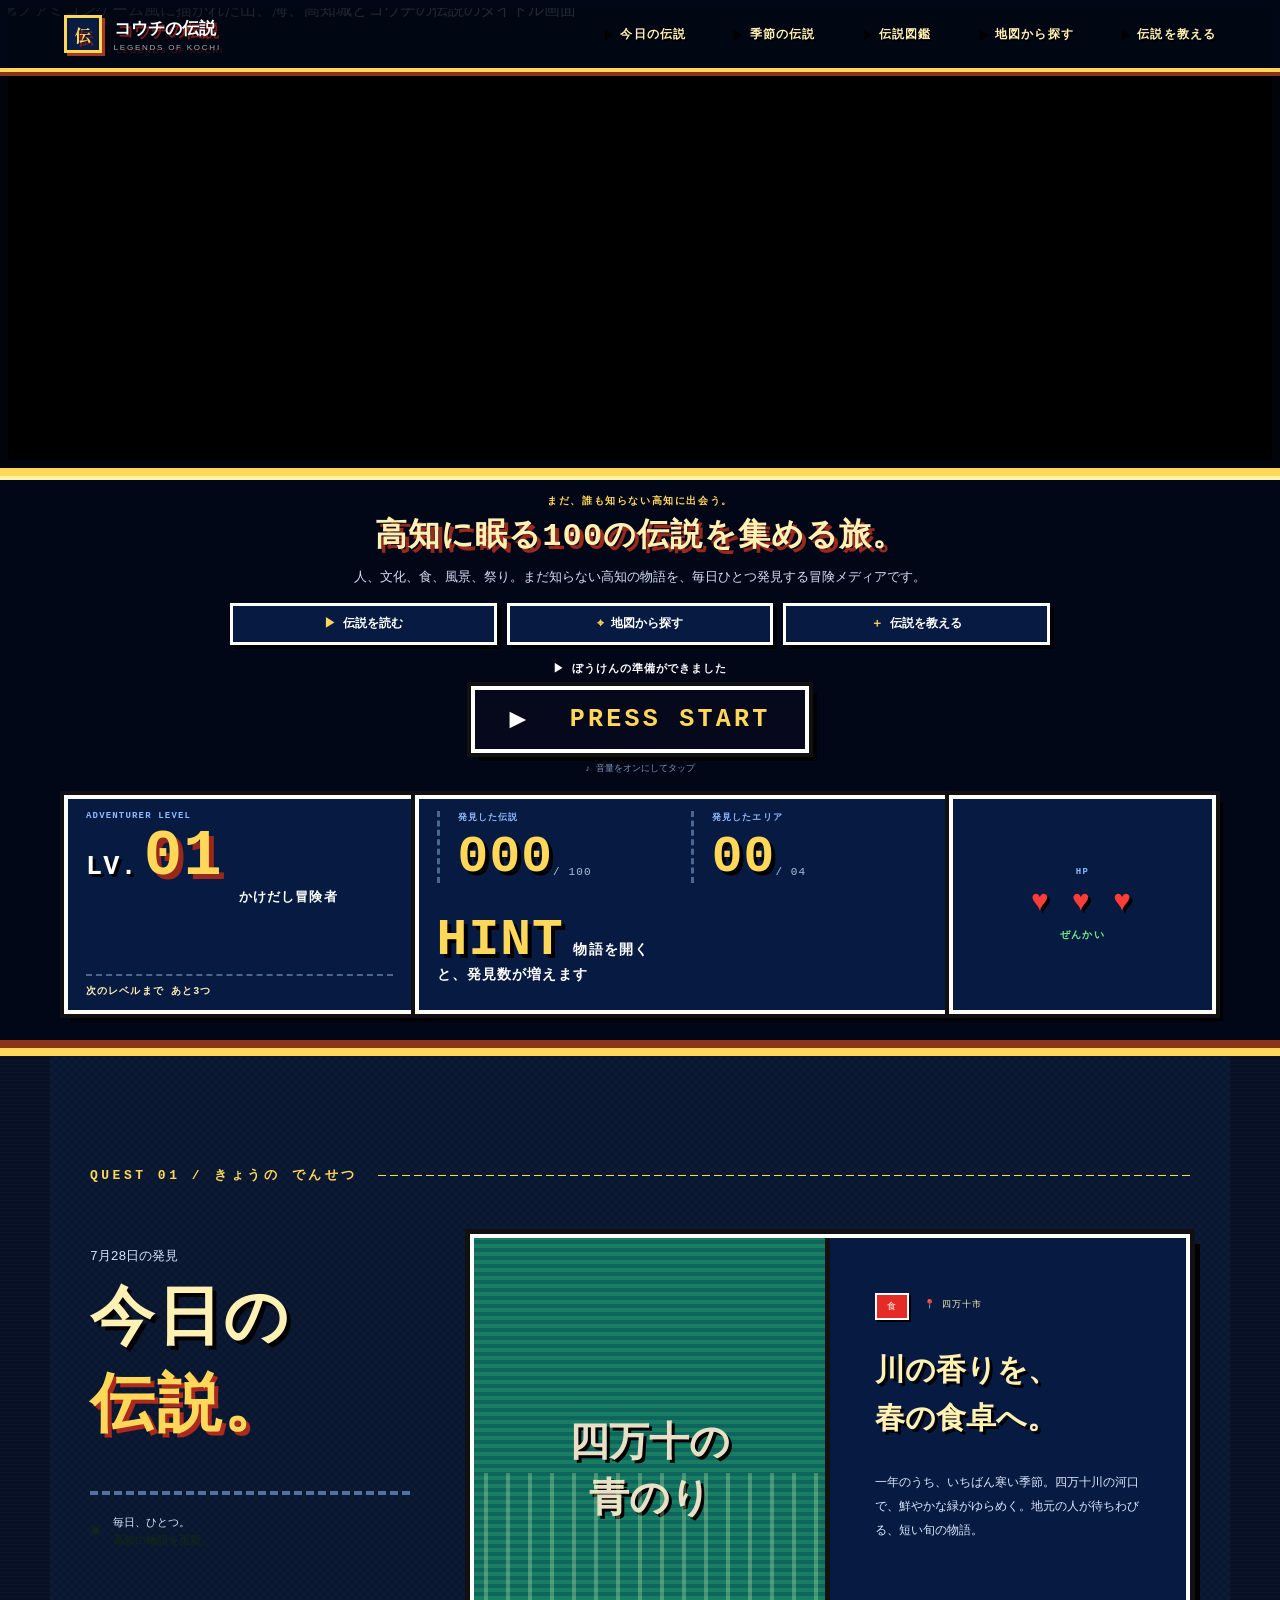
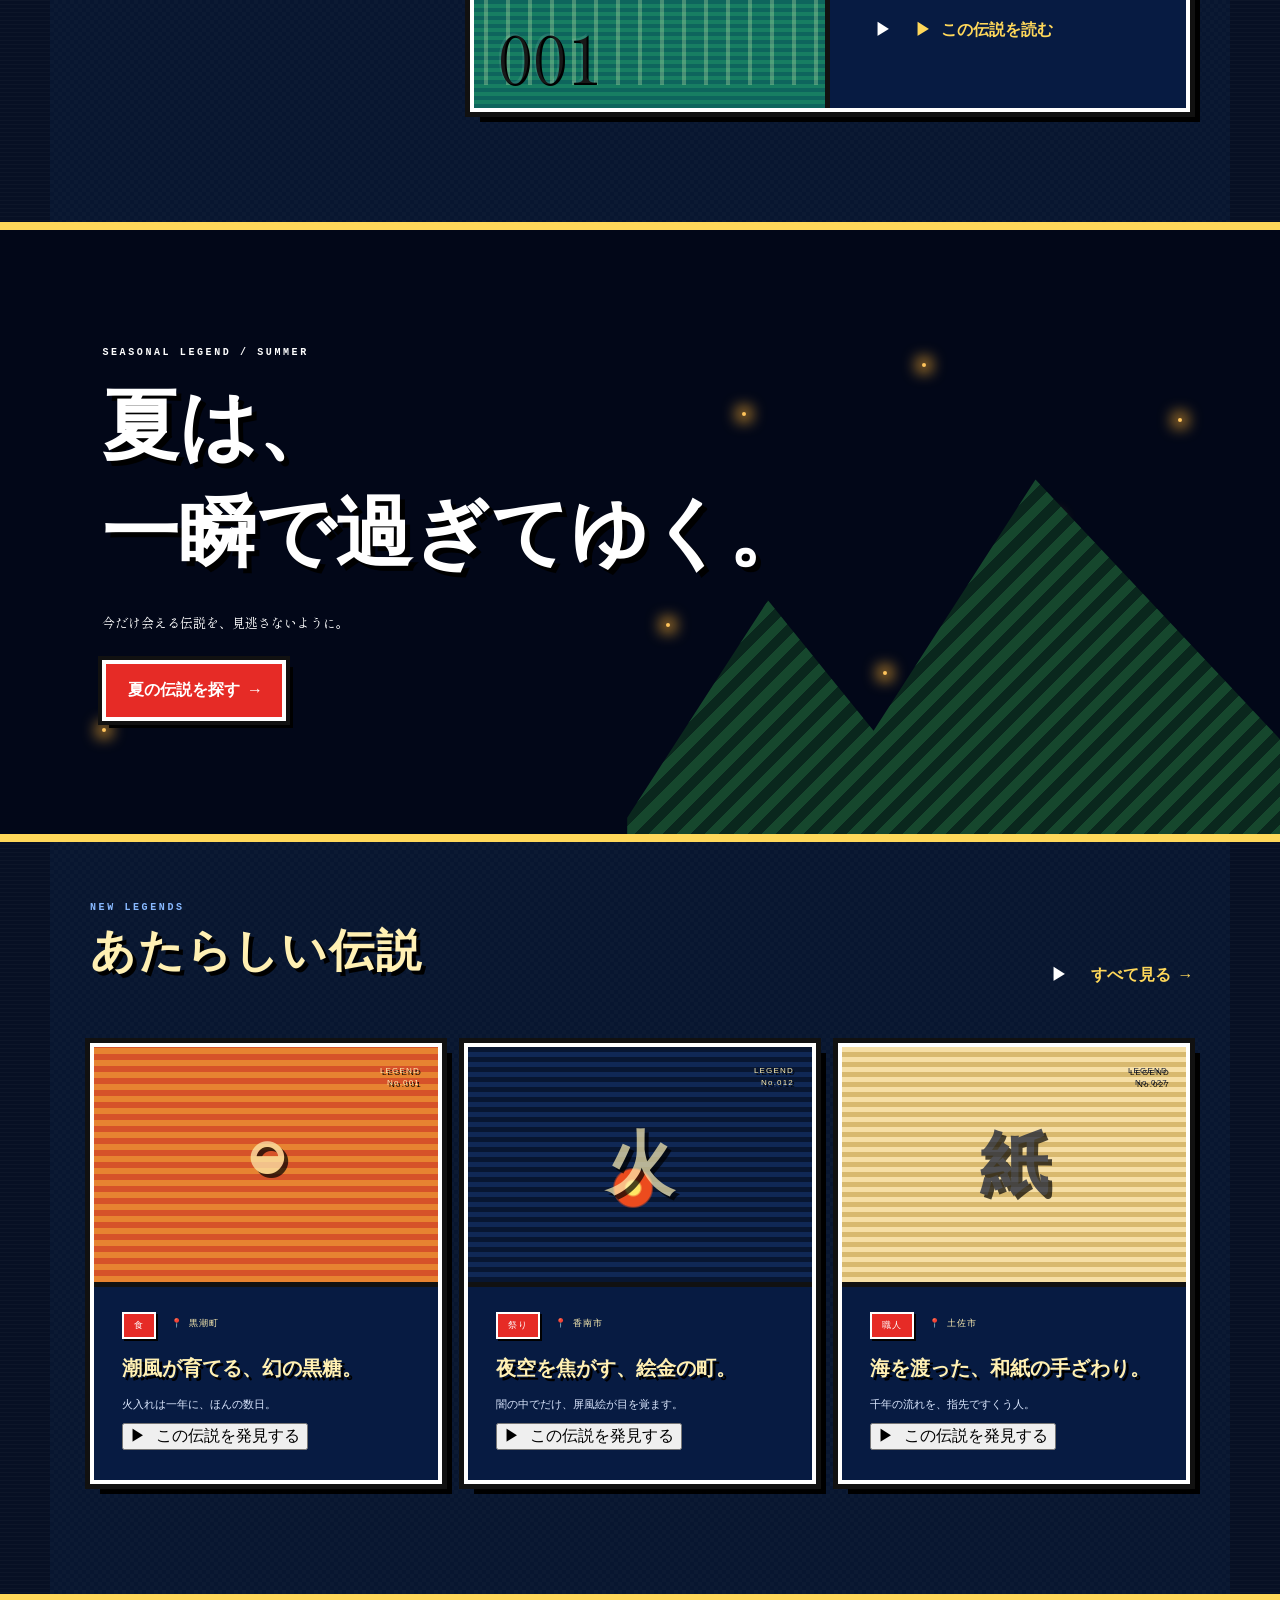
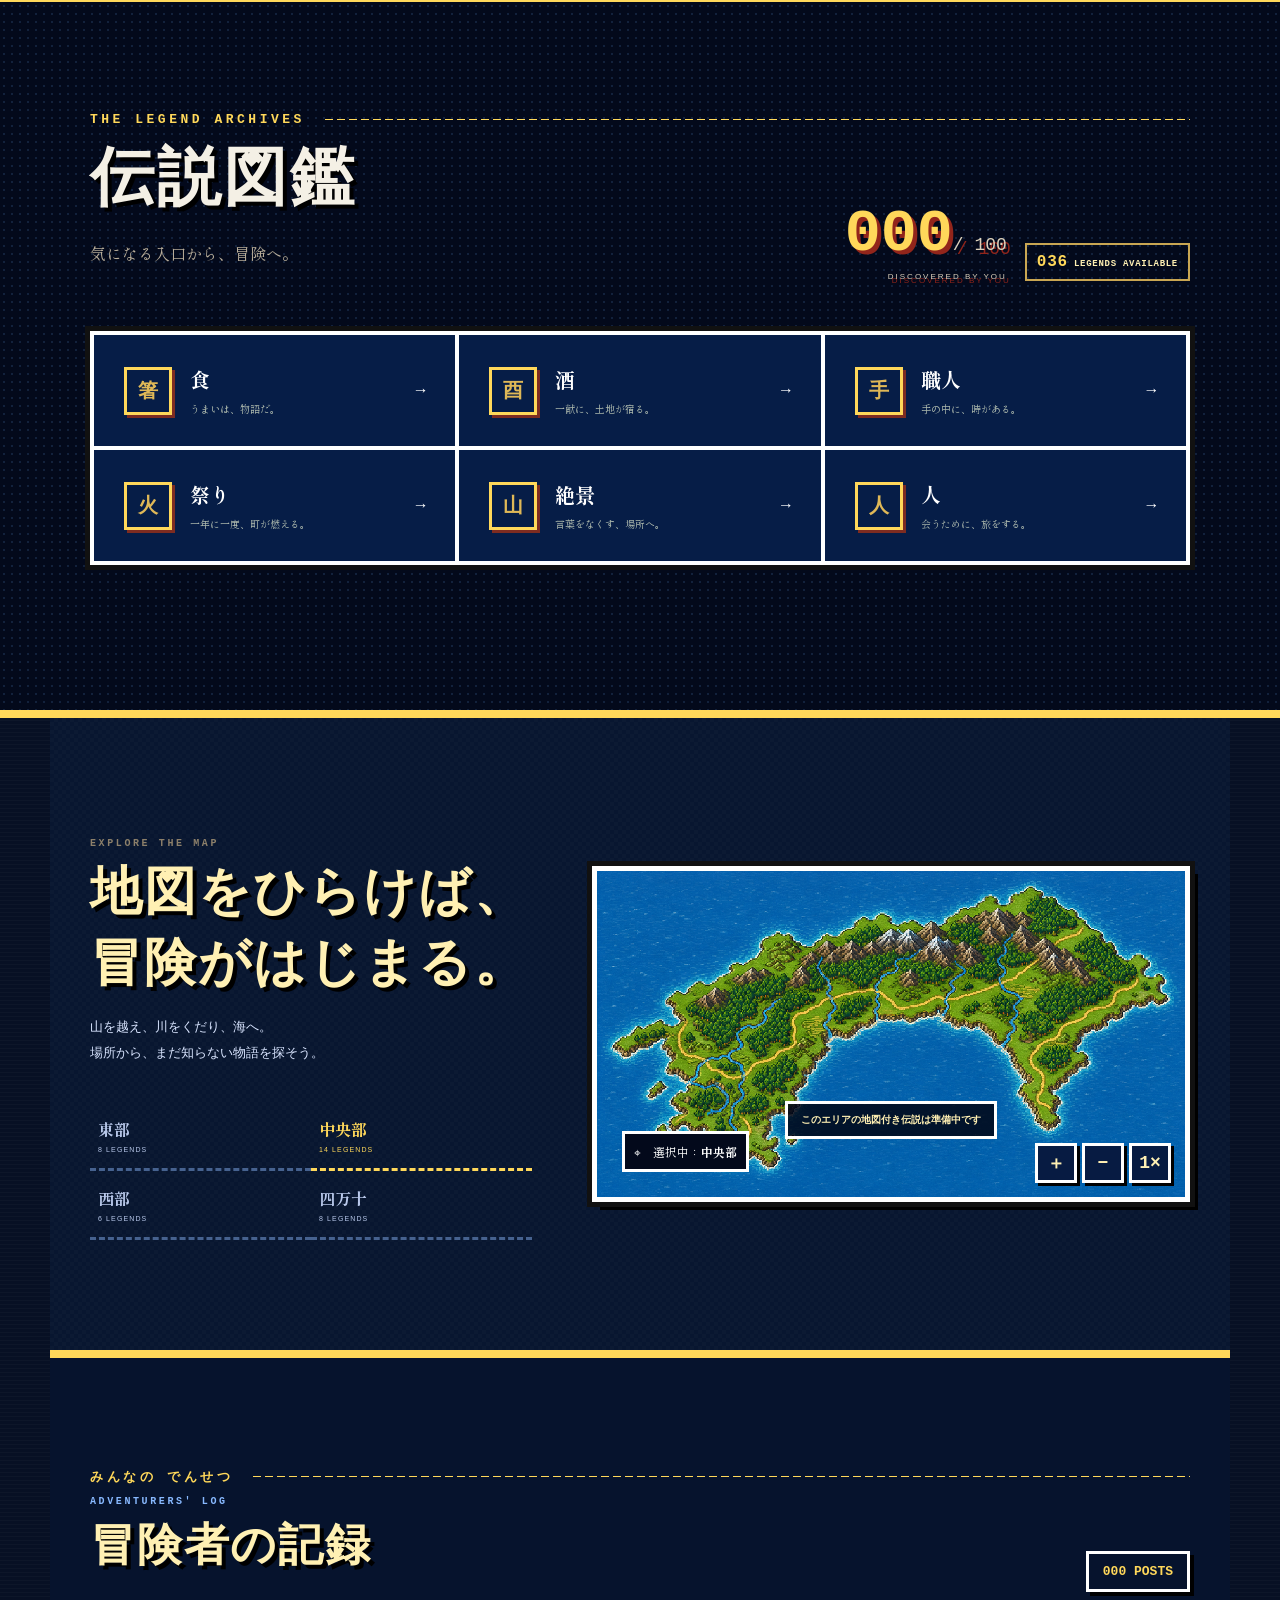
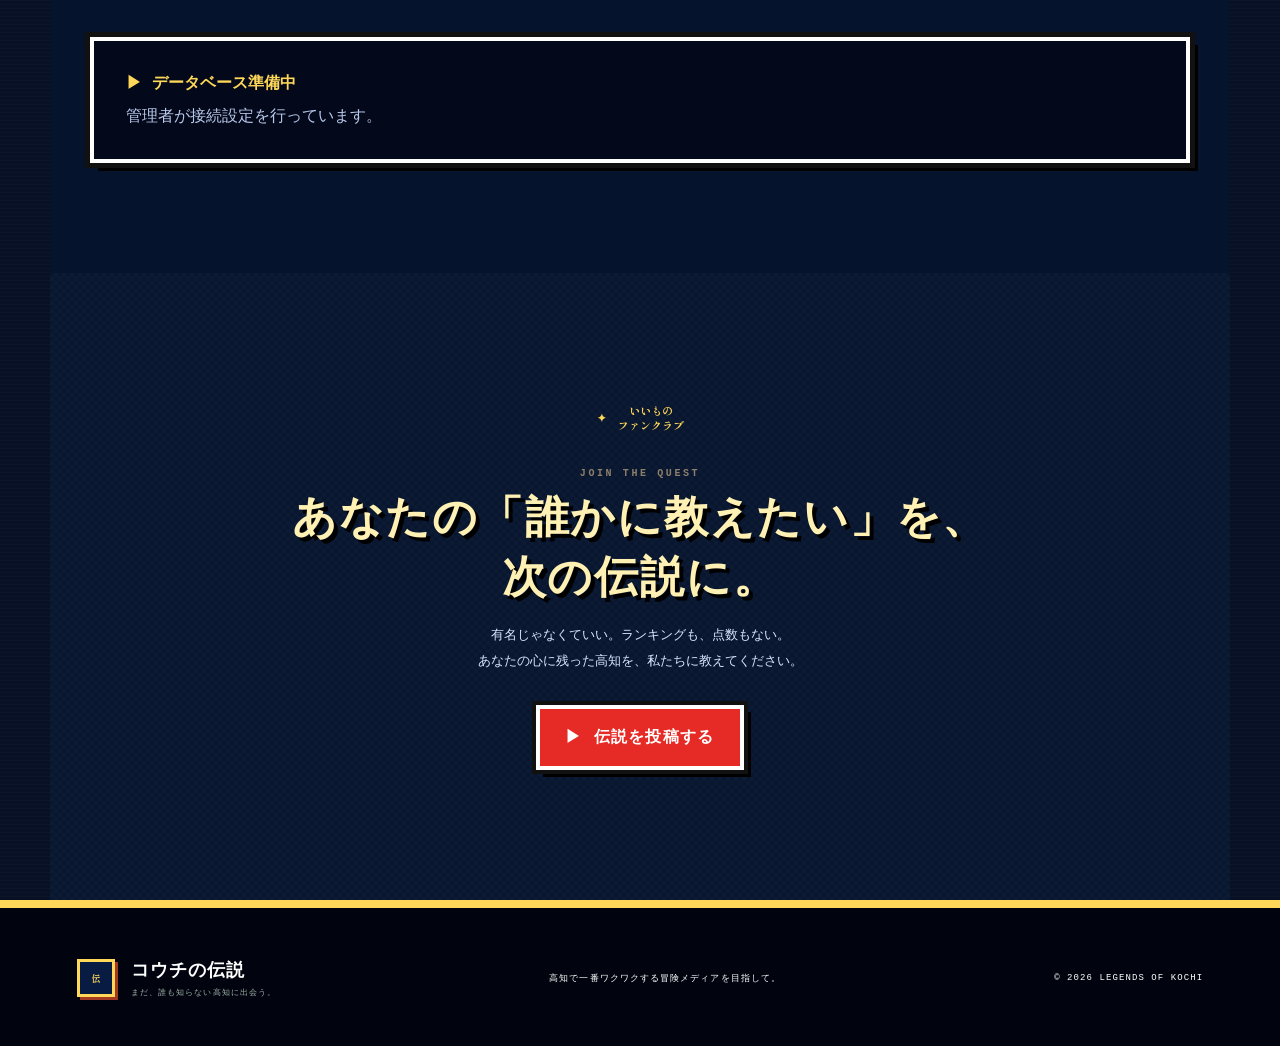
==== commit 125af2f9: "Clarify legend discovery controls" ====
--- a/index.html
+++ b/index.html
@@ -12,7 +12,7 @@
   <meta property="og:description" content="観光地ではなく、人に語りたくなる高知の伝説を探す冒険メディア。">
   <meta property="og:image" content="./kochi-title-screen.png"><meta name="twitter:card" content="summary_large_image">
   <title>コウチの伝説｜まだ、誰も知らない高知に出会う。</title>
-  <link rel="stylesheet" href="./src/styles.css?v=20260801-12">
+  <link rel="stylesheet" href="./src/styles.css?v=20260801-13">
   <script type="application/ld+json">{"@context":"https://schema.org","@type":"WebSite","name":"コウチの伝説","description":"高知に眠る人・文化・食・風景・祭りを紹介する冒険メディア","inLanguage":"ja","about":{"@type":"Place","name":"高知県"}}</script>
 </head>
 <body>
@@ -39,7 +39,7 @@
           <button type="button" data-go="join"><span aria-hidden="true">＋</span> 伝説を教える</button>
         </nav>
         <div class="hero-copy"><p>▶ ぼうけんの準備ができました</p><a class="primary" href="#today" data-go="today">PRESS START</a><small>♪ 音量をオンにしてタップ</small></div>
-        <div class="game-hud" aria-label="あなたの冒険者ステータス"><div class="level-box"><small>ADVENTURER LEVEL</small><strong><i>LV.</i><span id="player-level-number">01</span></strong><span id="player-level-title">かけだし冒険者</span><p id="next-level-progress" class="next-level-progress">次のレベルまで あと3つ</p></div><div class="status-box"><span><small>発見した伝説</small><b id="player-legend-count">000</b><i>/ 100</i></span><span><small>発見したエリア</small><b id="player-area-count">00</b><i>/ 04</i></span></div><div class="hp-box"><small>HP</small><b>♥ ♥ ♥</b><span>ぜんかい</span></div></div>
+        <div class="game-hud" aria-label="あなたの冒険者ステータス"><div class="level-box"><small>ADVENTURER LEVEL</small><strong><i>LV.</i><span id="player-level-number">01</span></strong><span id="player-level-title">かけだし冒険者</span><p id="next-level-progress" class="next-level-progress">次のレベルまで あと3つ</p></div><div class="status-box"><span><small>発見した伝説</small><b id="player-legend-count">000</b><i>/ 100</i></span><span><small>発見したエリア</small><b id="player-area-count">00</b><i>/ 04</i></span><p class="discovery-hint"><b>HINT</b> 物語を開くと、発見数が増えます</p></div><div class="hp-box"><small>HP</small><b>♥ ♥ ♥</b><span>ぜんかい</span></div></div>
       </div>
     </header>
 
@@ -55,7 +55,7 @@
     <section id="today" class="today section" aria-labelledby="today-title">
       <div class="section-kicker"><span>QUEST 01 / きょうの でんせつ</span><i></i></div>
       <div class="today-grid"><div class="today-title"><p>7月28日の発見</p><h2 id="today-title">今日の<br><strong>伝説。</strong></h2><div class="day-stamp"><b>▣</b><span>毎日、ひとつ。<br><b>高知の物語を更新。</b></span></div></div>
-        <article id="today-feature-card" class="feature-card"><div class="feature-art" role="img" aria-label="四万十川の青のり"><span>四万十の<br>青のり</span><b>001</b></div><div class="feature-body"><div class="meta"><span>食</span><span>📍 四万十市</span></div><h3>川の香りを、<br>春の食卓へ。</h3><p>一年のうち、いちばん寒い季節。四万十川の河口で、鮮やかな緑がゆらめく。地元の人が待ちわびる、短い旬の物語。</p><button id="read-legend" type="button" data-discover-legend="001" data-discover-area="四万十">▶ この伝説を読む</button></div></article>
+        <article id="today-feature-card" class="feature-card"><div class="feature-art" role="img" aria-label="四万十川の青のり"><span>四万十の<br>青のり</span><b>001</b></div><div class="feature-body"><div class="meta"><span>食</span><span>📍 四万十市</span></div><h3>川の香りを、<br>春の食卓へ。</h3><p>一年のうち、いちばん寒い季節。四万十川の河口で、鮮やかな緑がゆらめく。地元の人が待ちわびる、短い旬の物語。</p><span class="today-discovery-status" hidden>発見済み ✓</span><button id="read-legend" type="button" data-discover-action data-default-label="▶ この伝説を読む" data-discover-legend="001" data-discover-area="四万十">▶ この伝説を読む</button></div></article>
       </div>
     </section>
 
@@ -64,9 +64,9 @@
     <section class="latest section" aria-labelledby="latest-title">
       <div class="heading-row"><div><p class="eyebrow dark">NEW LEGENDS</p><h2 id="latest-title">あたらしい伝説</h2></div><button data-go="zukan">すべて見る →</button></div>
       <div id="featured-legend-grid" class="legend-grid">
-        <article class="legend-card sun discoverable-card" role="button" tabindex="0" data-discover-card data-discover-legend="legend-kokuto-001" data-discover-area="西部" aria-label="潮風が育てる、幻の黒糖。を開く"><div class="legend-visual"><b>◒</b><span>LEGEND<br>No.001</span></div><div class="legend-content"><div class="meta"><span>食</span><span>📍 黒潮町</span></div><h3>潮風が育てる、幻の黒糖。</h3><p>火入れは一年に、ほんの数日。</p><span class="discovery-status" hidden>発見済み ✓</span><span class="card-arrow">→</span></div></article>
-        <article class="legend-card night discoverable-card" role="button" tabindex="0" data-discover-card data-discover-legend="legend-ekin-012" data-discover-area="中央部" aria-label="夜空を焦がす、絵金の町。を開く"><div class="legend-visual"><b>火</b><span>LEGEND<br>No.012</span></div><div class="legend-content"><div class="meta"><span>祭り</span><span>📍 香南市</span></div><h3>夜空を焦がす、絵金の町。</h3><p>闇の中でだけ、屏風絵が目を覚ます。</p><span class="discovery-status" hidden>発見済み ✓</span><span class="card-arrow">→</span></div></article>
-        <article class="legend-card paper discoverable-card" role="button" tabindex="0" data-discover-card data-discover-legend="legend-washi-027" data-discover-area="中央部" aria-label="海を渡った、和紙の手ざわり。を開く"><div class="legend-visual"><b>紙</b><span>LEGEND<br>No.027</span></div><div class="legend-content"><div class="meta"><span>職人</span><span>📍 土佐市</span></div><h3>海を渡った、和紙の手ざわり。</h3><p>千年の流れを、指先ですくう人。</p><span class="discovery-status" hidden>発見済み ✓</span><span class="card-arrow">→</span></div></article>
+        <article class="legend-card sun discoverable-card" data-discover-card data-discover-legend="legend-kokuto-001" data-discover-area="西部"><div class="legend-visual"><b>◒</b><span>LEGEND<br>No.001</span></div><div class="legend-content"><div class="meta"><span>食</span><span>📍 黒潮町</span></div><h3>潮風が育てる、幻の黒糖。</h3><p>火入れは一年に、ほんの数日。</p><span class="discovery-status" hidden>発見済み ✓</span><button type="button" class="discover-action" data-discover-action data-default-label="▶ この伝説を発見する">▶ この伝説を発見する</button></div></article>
+        <article class="legend-card night discoverable-card" data-discover-card data-discover-legend="legend-ekin-012" data-discover-area="中央部"><div class="legend-visual"><b>火</b><span>LEGEND<br>No.012</span></div><div class="legend-content"><div class="meta"><span>祭り</span><span>📍 香南市</span></div><h3>夜空を焦がす、絵金の町。</h3><p>闇の中でだけ、屏風絵が目を覚ます。</p><span class="discovery-status" hidden>発見済み ✓</span><button type="button" class="discover-action" data-discover-action data-default-label="▶ この伝説を発見する">▶ この伝説を発見する</button></div></article>
+        <article class="legend-card paper discoverable-card" data-discover-card data-discover-legend="legend-washi-027" data-discover-area="中央部"><div class="legend-visual"><b>紙</b><span>LEGEND<br>No.027</span></div><div class="legend-content"><div class="meta"><span>職人</span><span>📍 土佐市</span></div><h3>海を渡った、和紙の手ざわり。</h3><p>千年の流れを、指先ですくう人。</p><span class="discovery-status" hidden>発見済み ✓</span><button type="button" class="discover-action" data-discover-action data-default-label="▶ この伝説を発見する">▶ この伝説を発見する</button></div></article>
       </div>
     </section>
 
@@ -104,6 +104,6 @@
   <footer><div class="footer-brand"><span class="brand-mark">伝</span><div><b>コウチの伝説</b><small>まだ、誰も知らない高知に出会う。</small></div></div><p>高知で一番ワクワクする冒険メディアを目指して。</p><span>© 2026 LEGENDS OF KOCHI</span></footer>
   <noscript><div class="noscript-message">このページの物語はお読みいただけます。投稿、音声、メニュー、地図の切り替えなどの機能を使うにはJavaScriptを有効にしてください。</div></noscript>
   <div id="progress-message" class="progress-message" role="status" aria-live="polite" aria-atomic="true"></div>
-  <script type="module" src="./src/main.js?v=20260801-13"></script>
+  <script type="module" src="./src/main.js?v=20260801-14"></script>
 </body>
 </html>
--- a/src/styles.css
+++ b/src/styles.css
@@ -1,7 +1,3 @@
-Exit code: 0
-Wall time: 6.5 seconds
-Total output lines: 103
-Output:
 @import url('https://fonts.googleapis.com/css2?family=Noto+Serif+JP:wght@500;700;900&family=Shippori+Mincho:wght@500;700;800&display=swap');
 :root{--ink:#12241c;--cream:#f4f0e5;--paper:#e9e1cf;--red:#e04c32;--gold:#d6a34a;--green:#193a2b;--sans:"Helvetica Neue","Yu Gothic",sans-serif;--serif:"Shippori Mincho","Noto Serif JP",serif}
 *{box-sizing:border-box}html{scroll-behavior:smooth}body{margin:0;background:var(--cream);color:var(--ink);font-family:var(--sans)}button{font:inherit}button:focus-visible{outline:2px solid var(--gold);outline-offset:4px}.section{max-width:1220px;margin:auto;padding:110px 40px}.nav{height:84px;display:flex;align-items:center;justify-content:space-between;padding:0 4.5vw;position:absolute;z-index:20;color:white;width:100%;border-bottom:1px solid #ffffff2e}.brand{display:flex;align-items:center;gap:12px;background:none;color:inherit;border:0;text-align:left;font-family:var(--serif);font-size:17px;font-weight:800;cursor:pointer}.brand small{display:block;font:8px var(--sans);letter-spacing:.22em;margin-top:3px;opacity:.65}.brand-mark{display:grid;place-items:center;width:38px;height:38px;border:1px solid currentColor;transform:rotate(45deg);font-family:var(--serif);font-weight:900}.brand-mark::first-letter{transform:rotate(-45deg)}.nav-links{display:flex;gap:32px}.nav-links button,.menu-btn{border:0;background:none;color:inherit;cursor:pointer;font-size:12px;letter-spacing:.1em}.menu-btn{display:none}.hero{height:max(760px,100vh);position:relative;color:white;overflow:hidden}.hero>img{position:absolute;width:100%;height:100%;object-fit:cover;object-position:center}.hero-shade{position:absolute;inset:0;background:linear-gradient(90deg,rgba(8,24,26,.86) 0%,rgba(8,24,26,.5) 42%,rgba(8,24,26,.06) 75%),linear-gradient(0deg,rgba(5,13,15,.62),transparent 42%)}.hero-copy{position:relative;z-index:2;padding:23vh 8vw 0;max-width:840px}.eyebrow{font-size:10px;letter-spacing:.26em;font-weight:700;display:flex;align-items:center;gap:9px}.eyebrow.dark{color:#8d806a}.hero h1{font:800 clamp(46px,6.2vw,92px)/1.25 var(--serif);letter-spacing:.03em;margin:30px 0 25px;text-shadow:0 4px 30px #0005}.hero h1 em{color:#f2b84c;font-style:normal;position:relative}.lead{font:500 15px/2 var(--serif);letter-spacing:.08em}.primary,.join>button{margin-top:30px;background:var(--red);border:0;color:white;padding:18px 25px;display:flex;align-items:center;gap:28px;cursor:pointer;font-weight:700;letter-spacing:.08em;box-shadow:8px 8px 0 #762e22}.primary:hover,.join>button:hover{transform:translate(2px,2px);box-shadow:5px 5px 0 #762e22}.hero-index{position:absolute;z-index:2;right:4vw;bottom:45px;display:flex;align-items:center;gap:12px;font-size:8px;letter-spacing:.2em;opacity:.65}.hero-index i{width:60px;height:1px;background:white}.scroll{position:absolute;z-index:2;left:2.4vw;bottom:42px;background:none;border:0;color:white;display:flex;flex-direction:column;align-items:center;gap:10px;cursor:pointer}.scroll span{font-size:7px;letter-spacing:.2em;writing-mode:vertical-rl}.section-kicker{display:flex;align-items:center;gap:20px;font-size:9px;letter-spacing:.27em;color:#877963}.section-kicker i{height:1px;background:#aa9f8d;flex:1}.today-grid{display:grid;grid-template-columns:1fr 2.25fr;gap:60px;margin-top:50px}.today-title>p{font:13px var(--serif);color:#8c806c}.today-title h2,.heading-row h2,.zukan-head h2,.map-copy h2,.join h2{font:700 clamp(38px,5vw,70px)/1.35 var(--serif);margin:12px 0}.today-title h2 strong{color:var(--red)}.day-stamp{display:flex;gap:12px;align-items:center;border-top:1px solid #cabfae;margin-top:40px;padding-top:20px;font:11px/1.6 var(--serif);color:#776d5e}.day-stamp b{color:var(--ink)}.feature-card{display:grid;grid-template-columns:1fr 1fr;background:#ede5d4;min-height:470px;box-shadow:0 20px 70px #2c392014}.feature-art{min-height:470px;background:radial-gradient(circle at 30% 25%,#d8ca78 0 2%,transparent 3%),linear-gradient(145deg,#102d25,#267060 60%,#b3c79c);position:relative;overflow:hidden;display:grid;place-items:center;color:#e7dfc6;font:800 40px/1.4 var(--serif);text-align:center}.feature-art:before{content:"";position:absolute;width:180%;height:45%;left:-40%;bottom:5%;background:repeating-radial-gradient(ellipse at 50% 100%,transparent 0 13px,#e9efce44 14px 15px);transform:rotate(-5deg)}.feature-art b{position:absolute;bottom:20px;left:22px;font:68px/1 var(--serif);color:#ffffff18}.feature-body{padding:55px 45px;display:flex;flex-direction:column;align-items:flex-start}.meta{display:flex;gap:10px;font-size:9px;letter-spacing:.1em}.meta span:first-child{background:var(--red);color:white;padding:5px 10px}.meta span+span{padding:5px}.feature-body h3,.legend-content h3{font:700 30px/1.6 var(--serif);margin:28px 0 15px}.feature-body p{font:12px/2 var(--serif);color:#6d675d}.feature-body button,.heading-row button{margin-top:auto;border:0;border-bottom:1px solid var(--ink);background:none;padding:12px 0;display:flex;gap:24px;align-items:center;cursor:pointer;font-weight:700}.latest{padding-top:50px}.heading-row{display:flex;align-items:flex-end;justify-content:space-between;margin-bottom:45px}.heading-row h2{font-size:45px}.legend-grid{display:grid;grid-template-columns:repeat(3,1fr);gap:22px}.legend-card{background:#eee7d8;transition:.25s}.legend-card:hover{transform:translateY(-7px);box-shadow:0 20px 50px #193a2b1a}.legend-visual{height:240px;display:grid;place-items:center;position:relative;overflow:hidden}.legend-visual b{font:800 68px var(--serif);opacity:.7}.legend-visual span{position:absolute;top:18px;right:18px;text-align:right;font:8px/1.5 var(--sans);letter-spacing:.15em}.sun .legend-visual{background:linear-gradient(150deg,#b14e32,#edbd67)}.night .legend-visual{background:radial-gradient(circle at 48% 60%,#f6a63d 0 2%,transparent 3%),linear-gradient(#10262e,#1d3b43)}.paper .legend-visual{background:repeating-linear-gradient(12deg,#d5c7a8 0 1px,#eee6d4 2px 9px)}.legend-content{padding:25px 28px 30px;position:relative}.legend-content h3{font-size:20px;margin:15px 0 8px}.legend-content p{font:11px var(--serif);color:#786f61}.card-arrow{position:absolute;right:25px;bottom:25px}.zukan{background:var(--green);color:#f4f0e5;position:relative}.zukan:before{content:"";position:absolute;inset:0;opacity:.07;background-image:radial-gradient(#fff 1px,transparent 1px);background-size:12px 12px}.inner{position:relative}.light{color:#c4b897}.zukan-head{display:flex;justify-content:space-between;align-items:flex-end}.zukan-head p{font-family:var(--serif);color:#baaF9b}.number{font:700 60px/1 var(--serif);color:var(--gold);text-align:right}.number small{display:block;font:8px var(--sans);letter-spacing:.25em;margin-top:8px;color:#ddd2bc}.category-grid{display:grid;grid-template-columns:repeat(3,1fr);margin-top:50px;border-top:1px solid #ffffff2e;border-left:1px solid #ffffff2e}.category-grid button{background:none;border:0;border-right:1px solid #ffffff2e;border-bottom:1px solid #ffffff2e;color:white;padding:30px;display:flex;align-items:center;text-align:left;gap:18px;cursor:pointer}.category-grid button:hover{background:#ffffff10}.category-icon{width:48px;height:48px;border:1px solid #c9a652;display:grid;place-items:center;color:#dfb857;font:700 20px var(--serif)}.category-grid b{font:700 20px var(--serif)}.category-grid small{display:block;margin-top:7px;color:#aebaae;font:10px var(--serif)}.category-grid svg{margin-left:auto;width:17px}.map-section{display:grid;grid-template-columns:.85fr 1.15fr;gap:60px;align-items:center}.map-copy h2{font-size:52px}.map-copy>p:not(.eyebrow){font:13px/2 var(--serif);color:#766e61}.areas{display:grid;grid-template-columns:1fr 1fr;margin-top:35px}.areas button{background:none;border:0;border-bottom:1px solid #c9bfad;text-align:left;padding:15px 8px;font:700 16px var(--serif);cursor:pointer;color:#817665}.areas button.active{color:var(--red);border-bottom-color:var(--red)}.areas small{display:block;font:7px var(--sans);letter-spacing:.16em;margin-top:5px}.map-art{height:500px;background:#e4dbc9;position:relative;overflow:hidden}.map-art:before{content:"";position:absolute;inset:0;background:repeating-linear-gradient(0deg,transparent 0 29px,#163a2910 30px),repeating-linear-gradient(90deg,transparent 0 29px,#163a2910 30px)}.map-shape{position:absolute;width:86%;height:45%;left:7%;top:25%;background:#667d5d;clip-path:polygon(2% 70%,12% 52%,22% 60%,33% 35%,46% 45%,57% 19%,69% 26%,76% 8%,97% 25%,88% 46%,71% 50%,59% 70%,41% 64%,25% 88%,9% 91%);filter:drop-shadow(8px 12px 0 #bdaf91)}.map-shape button{position:absolute;background:none;border:0;color:transparent;cursor:pointer}.map-shape button i{display:block;width:11px;height:11px;background:#e7bd59;border:3px solid white;border-radius:50%;box-shadow:0 0 0 5px #e7bd5966}.map-shape button span{position:absolute;color:var(--ink);white-space:nowrap;font:700 11px var(--serif);transform:translate(-40%,12px);background:#f4f0e5e8;padding:3px 6px}.map-shape button.hot i{background:var(--red);box-shadow:0 0 0 8px #e04c3255;animation:pulse 1.6s infinite}.map-legend{position:absolute;bottom:25px;left:25px;display:flex;align-items:center;gap:12px;font:12px var(--serif)}@keyframes pulse{50%{box-shadow:0 0 0 14px #e04c3200}}.season{height:620px;background:radial-gradient(circle at 65% 55%,#dc7e2c22 0 2%,transparent 3%),linear-gradient(105deg,#071c1d,#103d35);color:white;position:relative;display:grid;align-items:center;padding:8vw;overflow:hidden}.season:after{content:"";position:absolute;bottom:-80px;right:-4%;width:55%;height:80%;background:linear-gradient(135deg,transparent 20%,#195342 21% 32%,transparent 33%),linear-gradient(45deg,transparent 45%,#112e27 46%);clip-path:polygon(0 80%,20% 35%,35% 62%,58% 10%,100% 75%,100% 100%,0 100%)}.season-copy{position:relative;z-index:2}.season-copy h2{font:700 clamp(45px,6vw,78px)/1.4 var(--serif);margin:20px 0}.season-copy>p:not(.eyebrow){font:13px var(--serif)}.season-copy button{background:none;border:1px solid #d7c49d;color:white;padding:16px 22px;margin-top:28px;display:flex;gap:35px;align-items:center;cursor:pointer}.fireflies i{position:absolute;width:4px;height:4px;background:#ffc45b;border-radius:50%;box-shadow:0 0 15px 5px #ffb335;animation:float 4s infinite alternate}.fireflies i:nth-child(1){left:58%;top:30%}.fireflies i:nth-child(2){left:72%;top:22%;animation-delay:.6s}.fireflies i:nth-child(3){left:82%;top:48%;animation-delay:1.1s}.fireflies i:nth-child(4){left:52%;top:65%;animation-delay:1.7s}.fireflies i:nth-child(5){left:92%;top:31%;animation-delay:2.2s}.fireflies i:nth-child(6){left:69%;top:73%;animation-delay:2.9s}.fireflies i:nth-child(7){left:88%;top:80%;animation-delay:3.4s}@keyframes float{to{transform:translate(18px,-25px);opacity:.35}}.join{text-align:center;padding-top:130px;padding-bottom:130px}.join-mark{display:flex;align-items:center;justify-content:center;gap:12px;margin-bottom:35px;color:var(--red);font:700 11px/1.4 var(--serif)}.join-mark svg{width:32px;height:32px}.join .eyebrow{justify-content:center}.join h2{font-size:44px}.join>p:not(.eyebrow){font:13px/2 var(--serif);color:#786f61}.join>button{margin:30px auto 0}footer{background:#102b22;color:white;padding:50px 6vw;display:flex;align-items:center;justify-content:space-between;font-size:9px;letter-spacing:.12em}.footer-brand{display:flex;align-items:center;gap:16px}.footer-brand b{font:700 18px var(--serif)}.footer-brand small{display:block;margin-top:6px;color:#9fb3a7}.mobile-menu{display:none}
@@ -34,7 +30,19 @@
 .meta span:first-child{background:var(--pixel-red);border:2px solid white;box-shadow:2px 2px #000}.heading-row .eyebrow{color:#88b9ff}.legend-card:hover{transform:translate(-2px,-5px);box-shadow:0 0 0 5px #111,14px 15px 0 #000}.legend-visual{border-bottom:5px solid #111;image-rendering:pixelated}.legend-visual b{font-family:"MS Gothic",monospace;text-shadow:4px 4px #000}.sun .legend-visual{background:repeating-linear-gradient(0deg,#e78331 0 6px,#d65229 6px 12px)}.night .legend-visual{background:radial-gradient(circle at 48% 60%,#ffe764 0 3%,#ec4b1e 4% 8%,transparent 9%),repeating-linear-gradient(0deg,#081631 0 5px,#102855 5px 10px)}.paper .legend-visual{background:repeating-linear-gradient(0deg,#f6dfa6 0 5px,#d8b96f 5px 10px);color:#0a1530}
 .zukan{background:#03091b;border-top:8px solid var(--pixel-gold);border-bottom:8px solid var(--pixel-gold)}.zukan:before{opacity:.2;background-image:radial-gradient(#4c7fc2 1px,transparent 1px);background-size:8px 8px}.number{font-family:monospace;color:var(--pixel-gold);text-shadow:4px 4px #92251b}.category-grid{border-top:4px solid white;border-left:4px solid white;box-shadow:0 0 0 5px #111}.category-grid button{border-right:4px solid white;border-bottom:4px solid white;background:#061d47;color:white}.category-grid button:hover{background:#12366f}.category-grid button:hover:before{content:"▶";color:var(--pixel-gold);margin-right:-9px}.category-icon{border:3px solid var(--pixel-gold);box-shadow:3px 3px #7e2c21;font-family:"MS Gothic",monospace}
 .map-art{background:#102556;border:4px solid white;box-shadow:0 0 0 5px #111,10px 10px #000}.map-art:before{background:repeating-linear-gradient(0deg,transparent 0 15px,#82b6e713 16px),repeating-linear-gradient(90deg,transparent 0 15px,#82b6e713 16px)}.map-shape{background:#36a559;filter:drop-shadow(7px 8px 0 #123c2a);image-rendering:pixelated}.map-shape button i{border-radius:0;background:var(--pixel-gold);box-shadow:3px 3px #000}.map-shape button.hot i{background:var(--pixel-red);animation:pixelpulse .8s steps(2) infinite}@keyframes pixelpulse{50%{transform:scale(1.6)}}.map-shape button span{background:#03091b;color:white;border:2px solid white;font-family:"MS Gothic",monospace}.areas button{color:#b9c9eb;border-bottom:3px dashed #46628f}.areas button.active{color:var(--pixel-gold);border-color:var(--pixel-gold)}.map-legend{background:#03091b;border:3px solid white;padding:9px;color:white}
-.season{background:#020718;border-top:8px solid var(--pixel-gold);border-bottom:8px solid var(--pixel-gold);image-rendering:pixelated}.season:after{background:repeating-linear-gradient(135deg,#16472d 0 10px,#0a271d 10px 20px);filter:drop-shadow(-10px -10px #07150f)}.season-copy h2{font-family:"MS Gothic","Yu Gothic",monospace;text-shadow:5px 5px #000}.season-copy button,.join>button{background:var(--pixel-red);border:4px solid white;box-shadow:0 0 0 4px #111,7px 7px #000;color:white;font-weight:bold}.join-mar…1254 tokens truncated…:4%}.map-shape button span{font-size:9px}.season{height:480px}.season-copy h2{font-size:40px}.season-copy button{min-height:50px}
+.season{background:#020718;border-top:8px solid var(--pixel-gold);border-bottom:8px solid var(--pixel-gold);image-rendering:pixelated}.season:after{background:repeating-linear-gradient(135deg,#16472d 0 10px,#0a271d 10px 20px);filter:drop-shadow(-10px -10px #07150f)}.season-copy h2{font-family:"MS Gothic","Yu Gothic",monospace;text-shadow:5px 5px #000}.season-copy button,.join>button{background:var(--pixel-red);border:4px solid white;box-shadow:0 0 0 4px #111,7px 7px #000;color:white;font-weight:bold}.join-mark{color:var(--pixel-gold)}.join>button:hover{transform:translate(2px,2px);box-shadow:0 0 0 4px #111,4px 4px #000}
+footer{background:#01040e;border-top:8px solid var(--pixel-gold);font-family:monospace}.footer-brand b{font-family:"MS Gothic",monospace}.footer-brand .brand-mark{transform:none}
+@media(max-width:800px){.nav{height:68px}.game-hud{top:84px;font-size:9px}.hero{height:620px}.hero>img{object-fit:contain;background:#000}.hero-copy{bottom:7%}.primary{font-size:15px;padding:12px 20px}.feature-card{box-shadow:0 0 0 4px #111,6px 6px #000}.feature-art{border-right:0;border-bottom:5px solid #111}.mobile-menu.open{background:#020718!important;border-bottom:4px solid var(--pixel-gold)}.today-title h2,.heading-row h2,.zukan-head h2,.map-copy h2,.join h2{text-shadow:3px 3px #000}}
+
+.community{background:#06132d;border-top:8px solid var(--pixel-gold)}.post-count{font:bold 13px monospace;color:var(--pixel-gold);border:3px solid white;padding:10px 14px;box-shadow:4px 4px #000}.community-empty{border:4px solid white;box-shadow:0 0 0 5px #111,8px 8px #000;background:#03091b;padding:32px;color:white}.community-empty b{color:var(--pixel-gold)}.community-empty p{margin:12px 0 0;color:#b9c9eb}.community-grid{display:grid;grid-template-columns:repeat(2,minmax(0,1fr));gap:28px}.community-card{position:relative;border:4px solid white;box-shadow:0 0 0 5px #111,8px 8px #000;background:#071d47;padding:30px;color:white}.quest-no{position:absolute;right:18px;top:18px;font:bold 10px monospace;color:var(--pixel-gold)}.community-card h3{font:bold 24px/1.55 "MS Gothic","Yu Gothic",monospace;color:var(--pixel-gold);text-shadow:3px 3px #000;margin:22px 0}.community-card dl{margin:0}.community-card dt{font-weight:bold;margin-top:16px;color:#9ec6ff}.community-card dd{margin:7px 0 0;white-space:pre-wrap;line-height:1.8;color:#e6edff}.community-card footer{border:0;border-top:2px dashed #60749a;margin-top:24px;padding:15px 0 0;background:none;display:flex;flex-direction:row;font-size:9px}
+.post-dialog{width:min(680px,calc(100% - 28px));max-height:90vh;overflow:auto;padding:0;border:4px solid white;box-shadow:0 0 0 6px #111,12px 12px #000;background:#061b42;color:white}.post-dialog::backdrop{background:#000c;backdrop-filter:blur(3px)}.post-dialog form{padding:30px}.dialog-head{display:flex;justify-content:space-between;align-items:flex-start;border-bottom:4px dashed #5a73a2;padding-bottom:18px}.dialog-head small{font:bold 10px monospace;color:var(--pixel-gold)}.dialog-head h2{font:bold 30px "MS Gothic","Yu Gothic",monospace;margin:8px 0 0;text-shadow:3px 3px #000}.dialog-head button{border:3px solid white;background:#d83227;color:white;width:40px;height:40px;font:bold 24px monospace;cursor:pointer;box-shadow:4px 4px #000}.dialog-note{color:#cad8f4;line-height:1.7}.post-dialog label{display:block;margin-top:20px}.post-dialog label>span{display:block;color:var(--pixel-gold);font-weight:bold;margin-bottom:8px}.post-dialog input,.post-dialog textarea{width:100%;border:3px solid white;outline:3px solid #111;background:#020718;color:white;padding:13px;font:16px/1.6 "MS Gothic","Yu Gothic",monospace;border-radius:0}.post-dialog input:focus,.post-dialog textarea:focus{border-color:var(--pixel-gold)}.post-dialog input::placeholder,.post-dialog textarea::placeholder{color:#6f82a8}.submit-post{width:100%;margin-top:25px;background:var(--pixel-red);border:4px solid white;color:white;padding:16px;font-weight:bold;box-shadow:6px 6px #000;cursor:pointer}.submit-post:active{transform:translate(3px,3px);box-shadow:3px 3px #000}.save-note{display:block;text-align:center;margin-top:14px;color:#8394b6}.form-status{height:24px;margin-top:15px;color:#6cff86;font-weight:bold}
+body:has(dialog[open]){overflow:hidden}
+@media(max-width:800px){
+  body{overflow-x:hidden}.section{padding:64px 18px}.nav{padding:0 16px}.brand{font-size:14px}.brand-mark{width:32px;height:32px}.game-hud{left:12px;right:12px;top:78px;padding:8px;font-size:8px}.game-hud span:nth-child(2){display:none}
+  .hero{height:auto;min-height:0;padding-top:68px;aspect-ratio:2048/1143}.hero>img{inset:68px 0 0;height:calc(100% - 68px);object-fit:contain}.hero-shade{top:68px}.hero-copy{bottom:5%}.hero-index,.scroll{display:none}.primary{border-width:3px;box-shadow:0 0 0 3px #111,5px 5px #000}
+  .today-grid{margin-top:30px}.today-title h2{font-size:40px}.day-stamp{margin-top:24px}.feature-art{min-height:280px}.feature-body{padding:30px 24px}.feature-body h3{font-size:23px}.feature-body p{font-size:13px}.feature-body button{min-height:48px}
+  .heading-row{margin-bottom:28px}.heading-row h2{font-size:31px}.heading-row>button{display:none}.legend-visual{height:190px}.legend-content{padding:22px}.legend-content h3{font-size:19px}.category-grid{grid-template-columns:1fr}.category-grid button{min-height:72px}.category-grid small{display:block}.zukan-head{align-items:flex-end}.number{font-size:31px}
+  .map-section{gap:30px}.map-copy h2{font-size:34px}.areas button{min-height:58px}.map-art{height:320px}.map-shape{width:92%;left:4%}.map-shape button span{font-size:9px}.season{height:480px}.season-copy h2{font-size:40px}.season-copy button{min-height:50px}
   .community-grid{grid-template-columns:1fr}.community-card{padding:24px 20px}.community-card h3{font-size:20px;padding-right:35px}.community-card footer{align-items:flex-start;gap:8px}.post-count{font-size:9px;padding:8px}.community-empty{padding:24px 18px}
   .join h2{font-size:28px;line-height:1.6}.join>p:not(.eyebrow){font-size:12px}.join>button{width:100%;justify-content:center;min-height:56px}
   .post-dialog{width:calc(100% - 20px);max-height:94dvh}.post-dialog form{padding:21px 16px}.dialog-head h2{font-size:23px}.dialog-note{font-size:12px}.post-dialog input,.post-dialog textarea{font-size:16px;padding:11px}.submit-post{min-height:54px}
@@ -92,4 +100,3 @@
 .category-grid button.active{background:#ffd85a;color:#071b42}.db-legends article[hidden]{display:none}.db-filter-empty{border:3px dashed #ffd85a;padding:20px;color:#fff0b3;text-align:center}.db-filter-empty[hidden]{display:none}
 .map-viewport{position:absolute;inset:0;transform-origin:center;transition:transform .18s steps(3);will-change:transform}.map-zoom-controls{position:absolute;z-index:12;right:14px;bottom:14px;display:grid;grid-template-columns:repeat(3,42px);gap:5px}.map-zoom-controls button{height:40px;border:3px solid white;background:#071b42;color:#fff0b3;box-shadow:3px 3px #000;font:bold 18px monospace;cursor:pointer}.map-zoom-controls button:disabled{opacity:.35}.map-zoom-controls button:active{transform:translate(2px,2px);box-shadow:1px 1px #000}
 .custom-map-shell{touch-action:none;cursor:grab}.custom-map-shell.is-dragging{cursor:grabbing}.custom-map-shell.is-dragging .map-viewport{transition:none}.community-image{width:calc(100% + 40px);height:210px;object-fit:cover;margin:-20px -20px 22px;border-bottom:4px solid white}.submit-post:disabled{opacity:.55;cursor:wait}.admin-submission-image{width:calc(100% + 40px);height:190px;object-fit:cover;margin:-20px -20px 18px;border-bottom:3px solid #8da7d5}.promoted-note{color:#ffd85a;font-weight:bold;padding:10px 0}
-
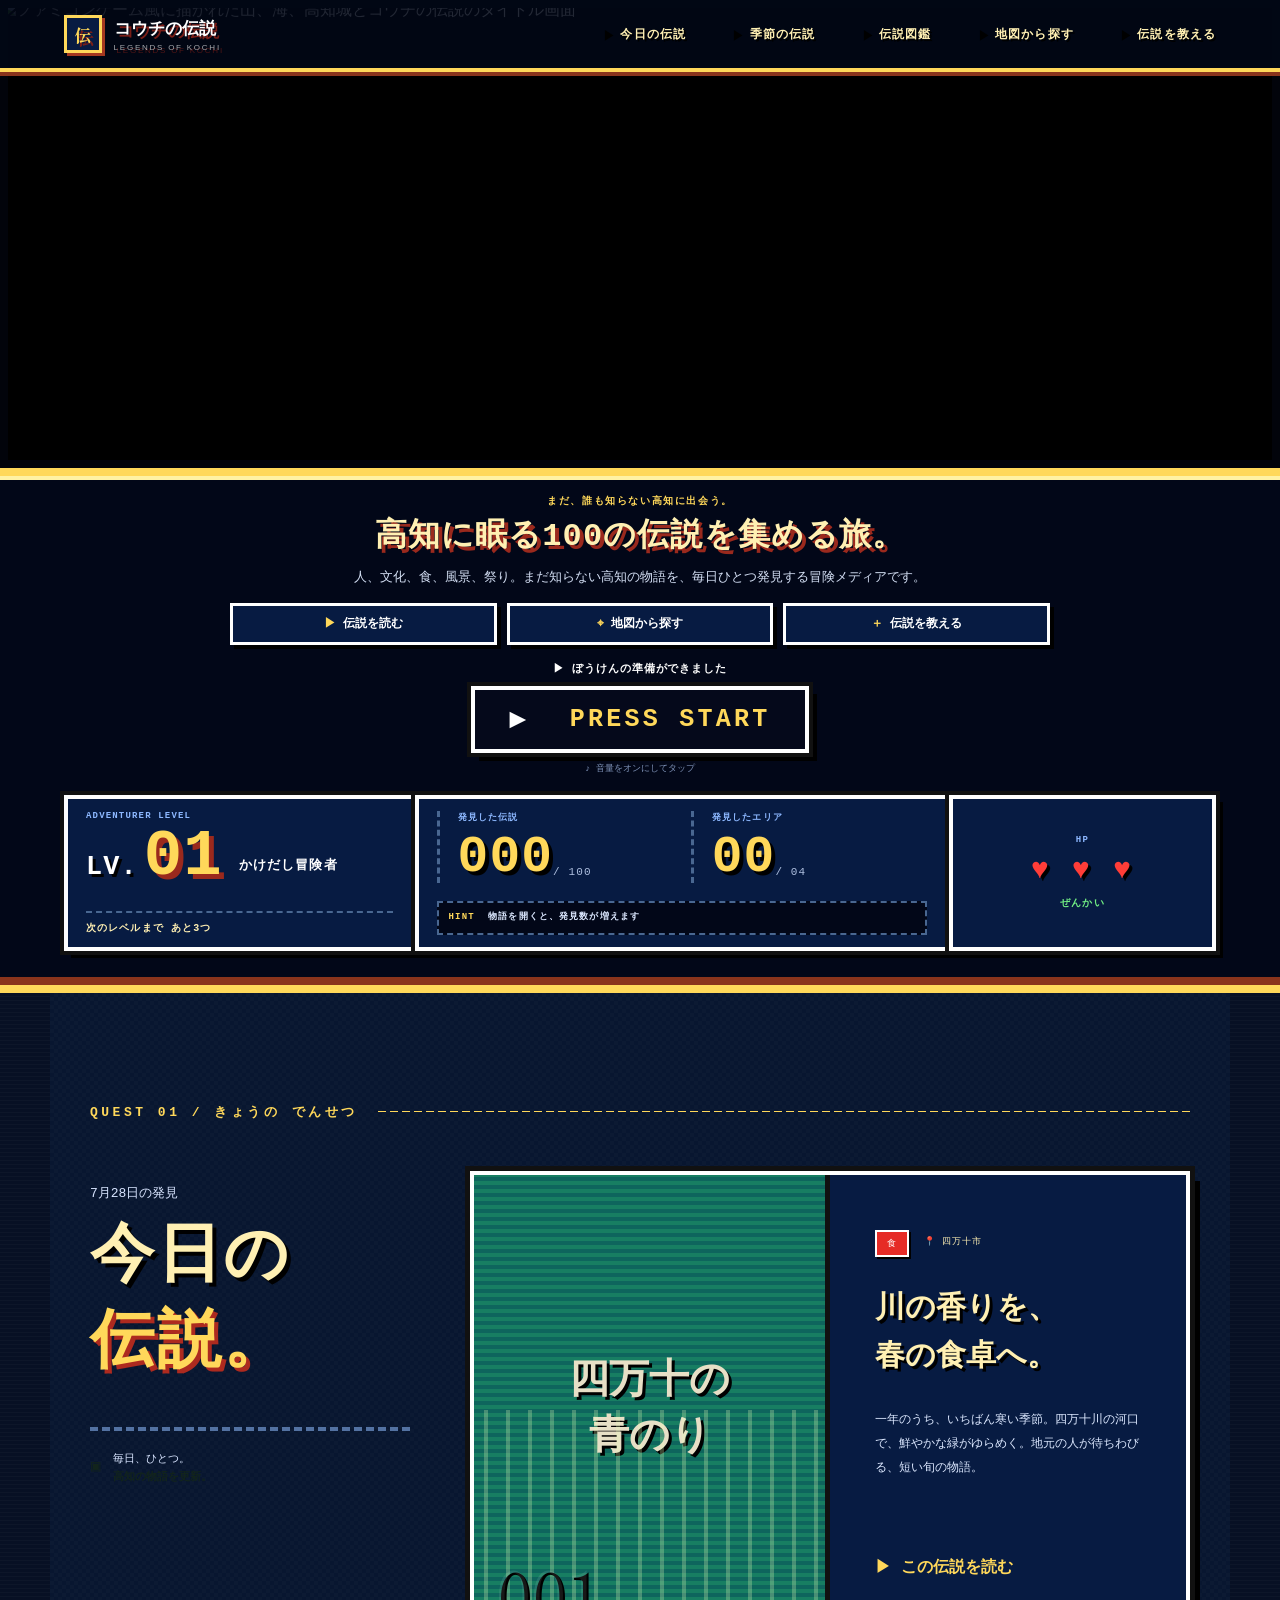
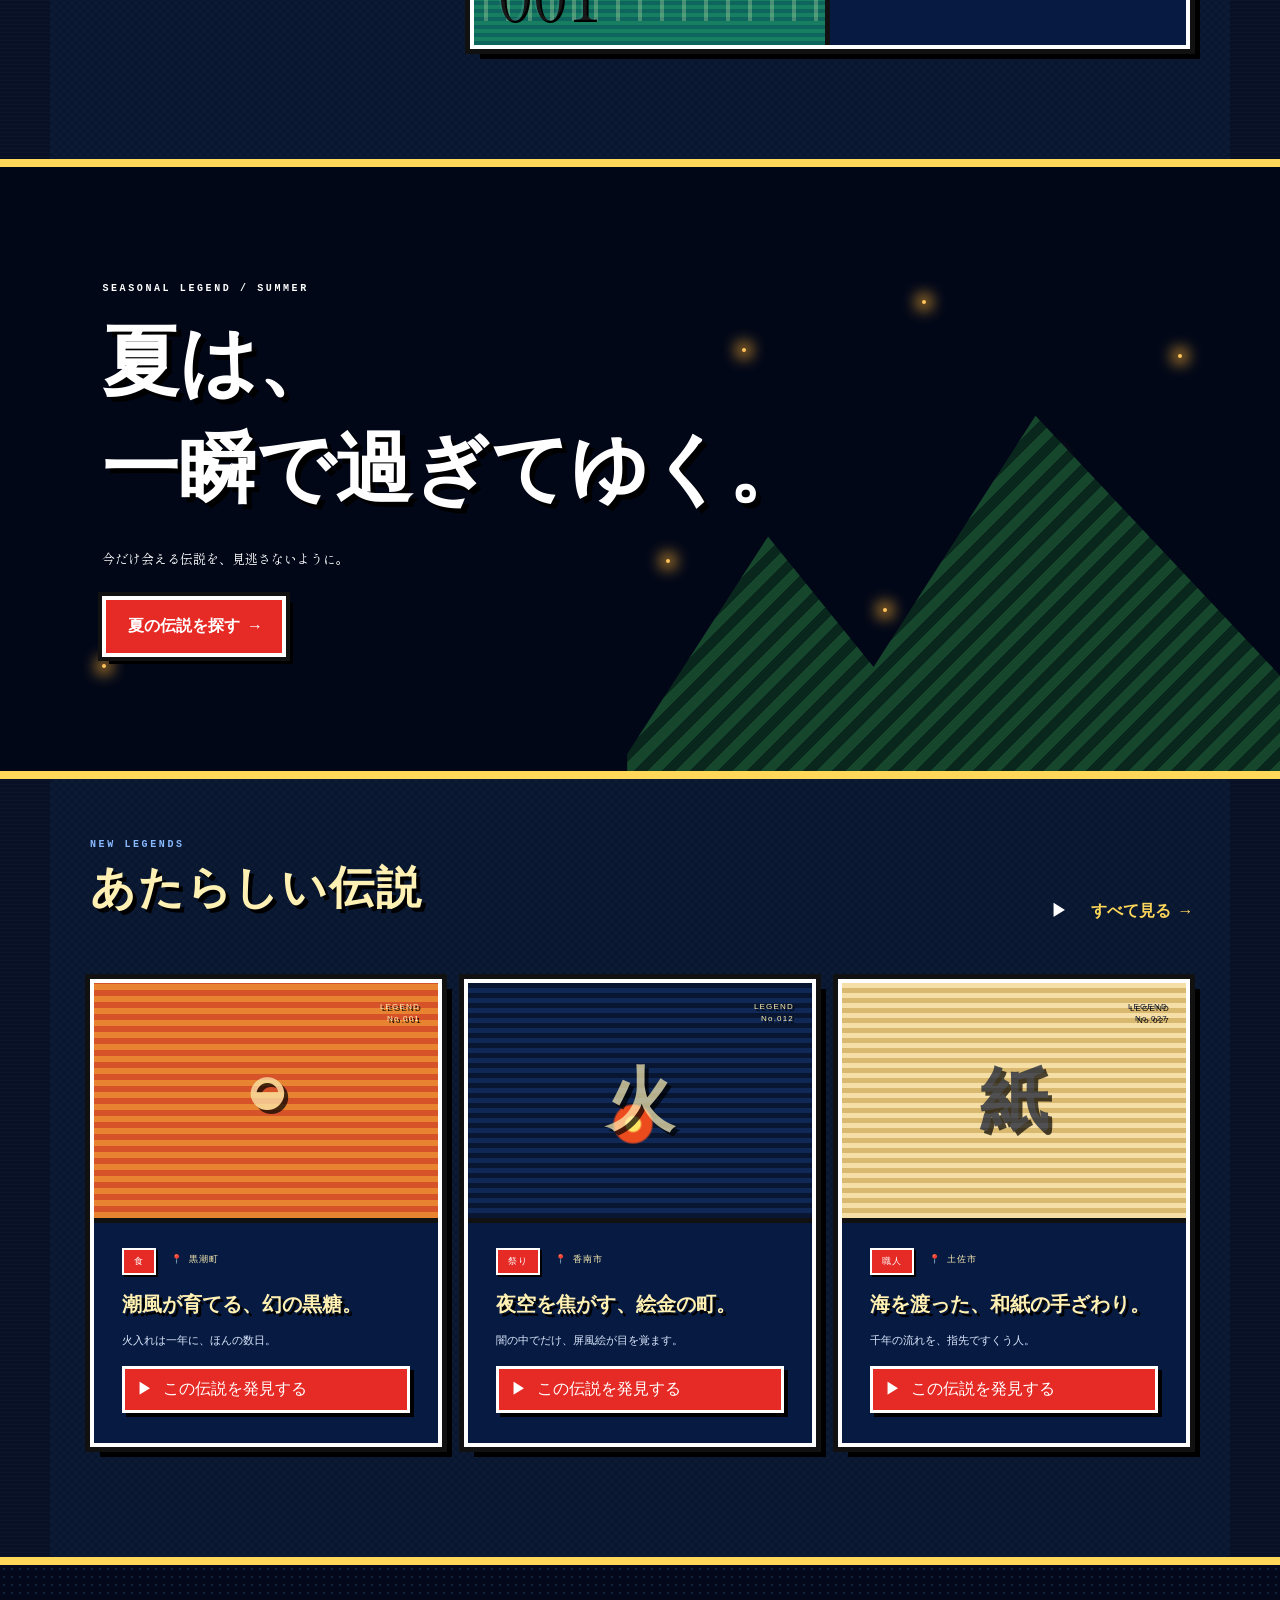
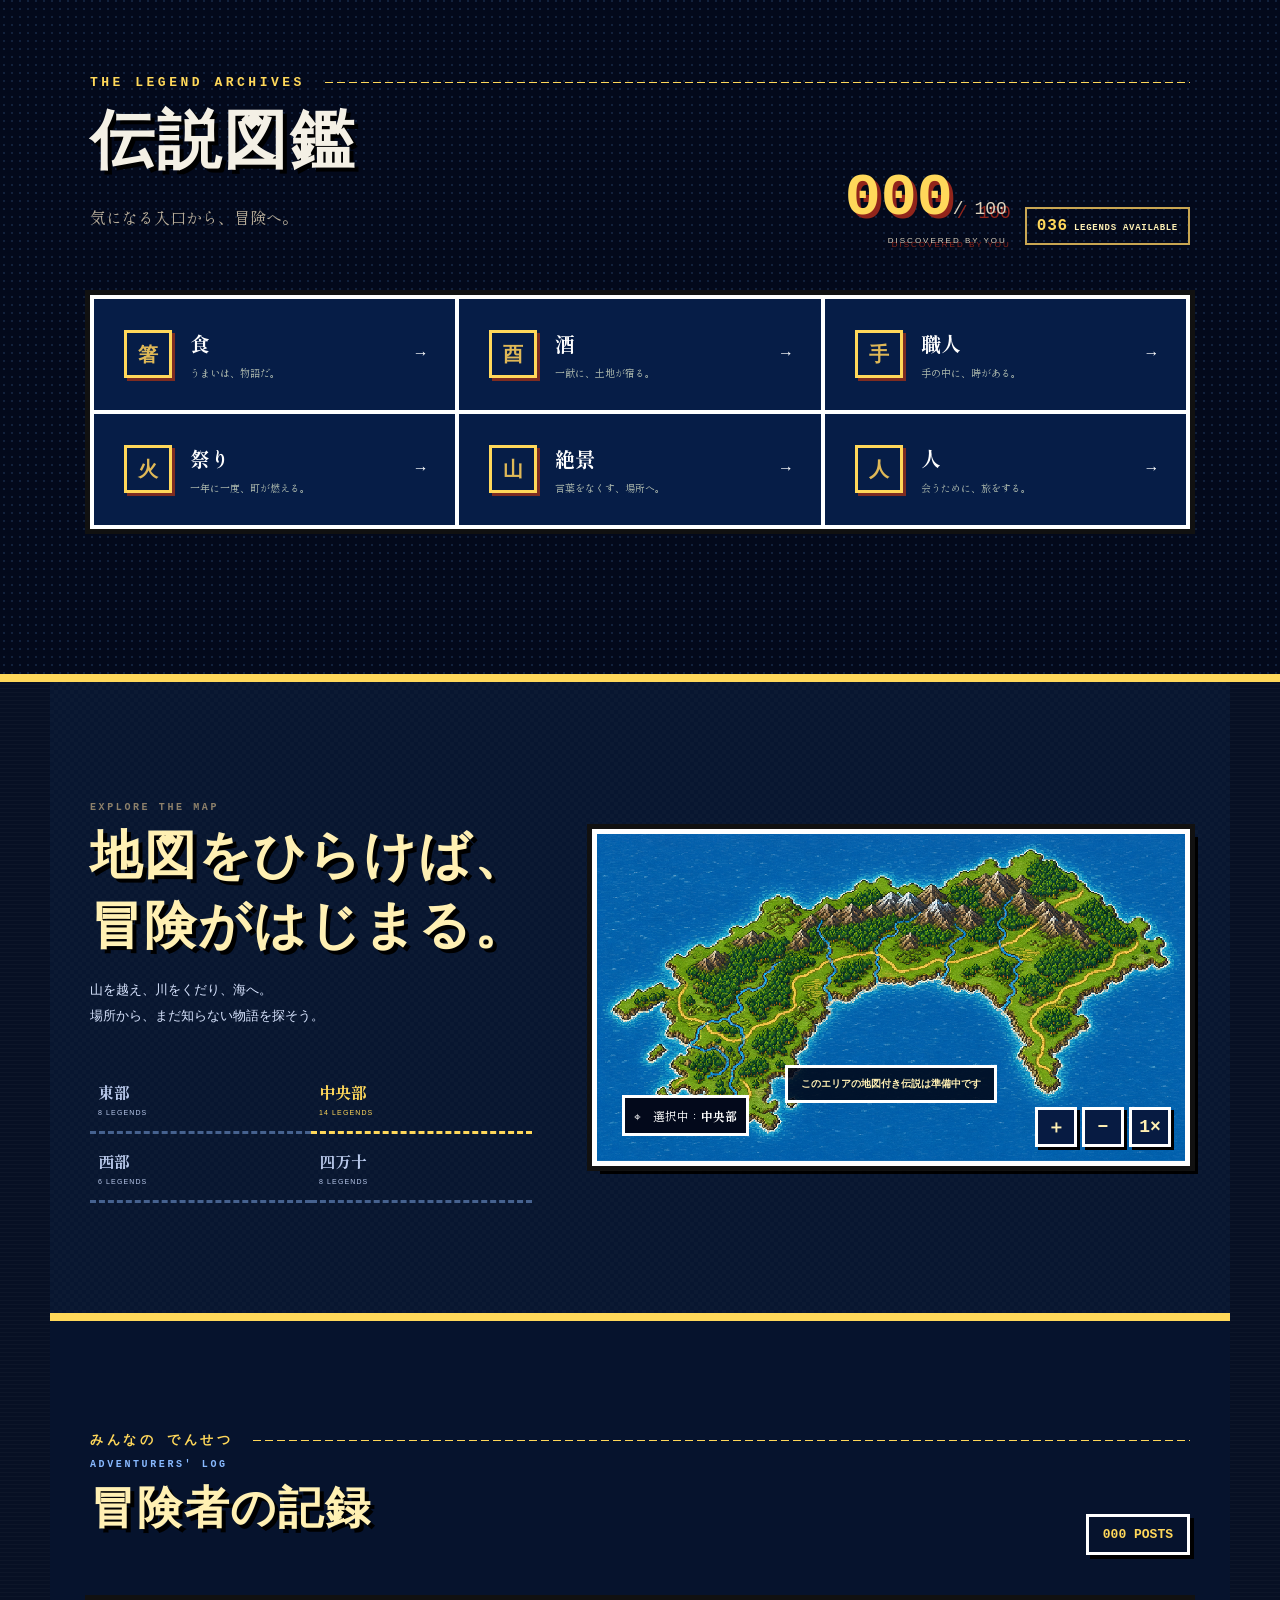
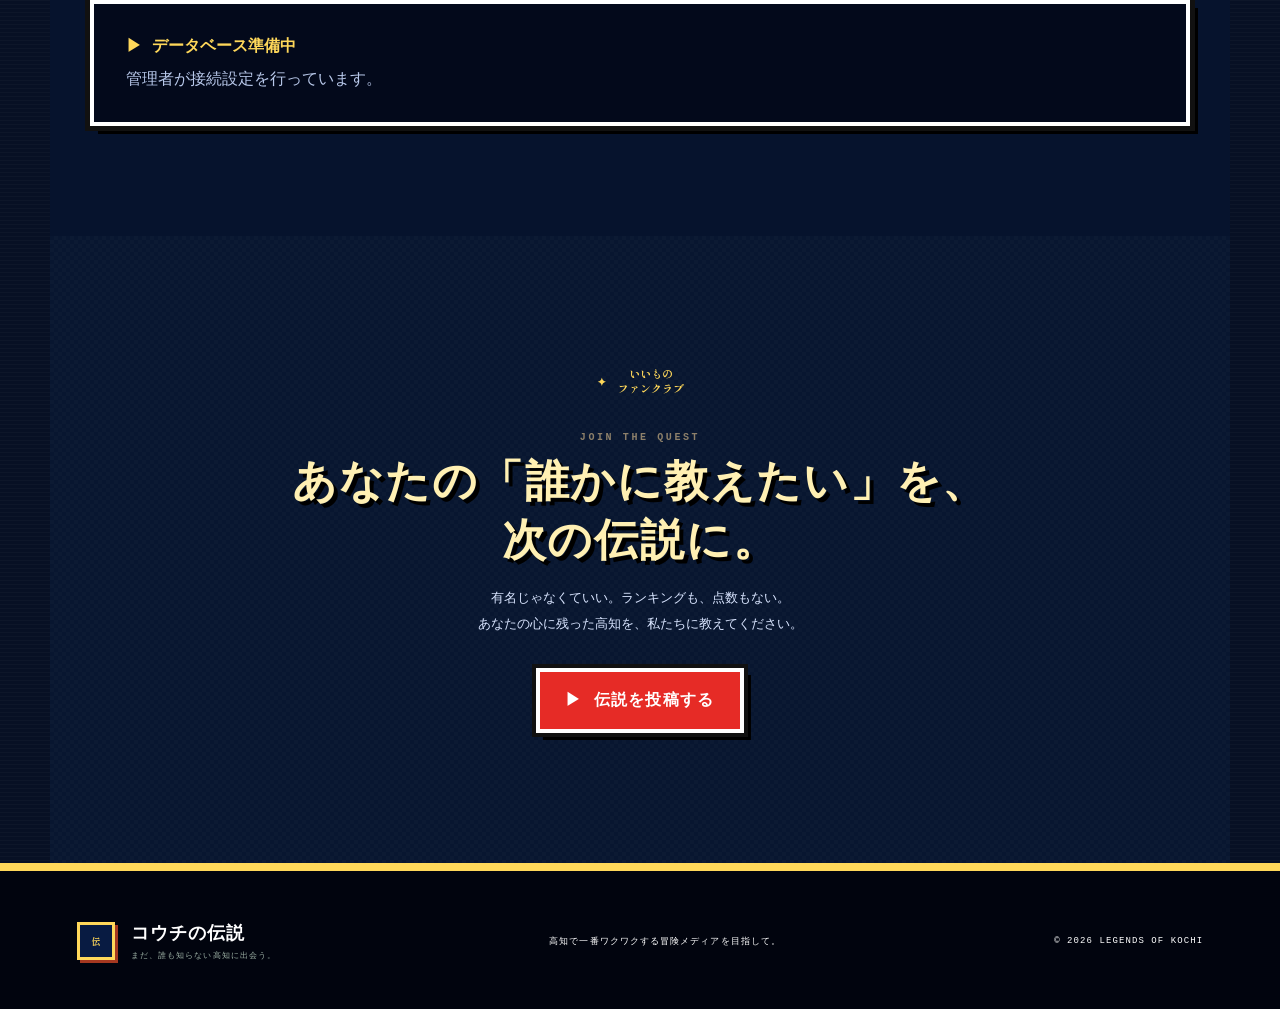
==== commit 9ab41b70: "Add discovery status inside legend dialog" ====
--- a/index.html
+++ b/index.html
@@ -12,7 +12,7 @@
   <meta property="og:description" content="観光地ではなく、人に語りたくなる高知の伝説を探す冒険メディア。">
   <meta property="og:image" content="./kochi-title-screen.png"><meta name="twitter:card" content="summary_large_image">
   <title>コウチの伝説｜まだ、誰も知らない高知に出会う。</title>
-  <link rel="stylesheet" href="./src/styles.css?v=20260801-13">
+  <link rel="stylesheet" href="./src/styles.css?v=20260801-14">
   <script type="application/ld+json">{"@context":"https://schema.org","@type":"WebSite","name":"コウチの伝説","description":"高知に眠る人・文化・食・風景・祭りを紹介する冒険メディア","inLanguage":"ja","about":{"@type":"Place","name":"高知県"}}</script>
 </head>
 <body>
@@ -94,7 +94,7 @@
 
     <section id="join" class="join section" aria-labelledby="join-title"><div class="join-mark"><b>✦</b><span>いいもの<br>ファンクラブ</span></div><p class="eyebrow dark">JOIN THE QUEST</p><h2 id="join-title">あなたの「誰かに教えたい」を、<br>次の伝説に。</h2><p>有名じゃなくていい。ランキングも、点数もない。<br>あなたの心に残った高知を、私たちに教えてください。</p><button id="join-btn">▶ 伝説を投稿する</button></section>
 
-    <dialog id="legend-preview-dialog" class="legend-preview-dialog" aria-labelledby="legend-preview-title"><div class="legend-preview-head"><small>LEGEND RESEARCH LOG</small><button id="close-legend-preview" type="button" aria-label="伝説の案内を閉じる">×</button></div><div class="meta"><span id="legend-preview-category"></span><span id="legend-preview-place"></span></div><h2 id="legend-preview-title"></h2><p id="legend-preview-summary"></p><p class="research-note">▶ この伝説は現在調査中です</p></dialog>
+    <dialog id="legend-preview-dialog" class="legend-preview-dialog" aria-labelledby="legend-preview-title"><div class="legend-preview-head"><small>LEGEND RESEARCH LOG</small><button id="close-legend-preview" type="button" aria-label="伝説の案内を閉じる">×</button></div><div id="dialog-discovery-banner" class="dialog-discovery-banner" role="status" aria-live="polite" aria-atomic="true" hidden><strong id="dialog-discovery-title"></strong><span id="dialog-discovery-message"></span><span id="dialog-level-up" class="dialog-level-up" hidden></span></div><div class="meta"><span id="legend-preview-category"></span><span id="legend-preview-place"></span></div><h2 id="legend-preview-title"></h2><p id="legend-preview-summary"></p><p class="research-note">▶ この伝説は現在調査中です</p></dialog>
 
     <dialog id="post-dialog" class="post-dialog"><form id="post-form"><div class="dialog-head"><div><small>NEW QUEST</small><h2>伝説を記録する</h2></div><button type="button" id="close-dialog" aria-label="閉じる">×</button></div><p class="dialog-note">あなたが誰かに語りたくなる、高知の物語を教えてください。</p>
       <label><span>📍 場所</span><input name="place" required maxlength="40" placeholder="例：四万十市"></label><label><span>📖 伝説</span><input name="legend" required maxlength="60" placeholder="例：川の香りを運ぶ、春の青のり"></label><label><span>✨ なぜ伝説なのか</span><textarea name="why" required maxlength="240" rows="4" placeholder="心に残った理由や物語"></textarea></label><label><span>🎒 どうやって会えるか</span><textarea name="access" required maxlength="180" rows="3" placeholder="時期、行き方、会うためのヒント"></textarea></label><label><span>▶ YouTube動画（任意）</span><input name="youtube" type="url" inputmode="url" placeholder="https://youtu.be/..." aria-describedby="youtube-help"><small id="youtube-help" class="field-help">この伝説が分かる動画のURLを入力できます。</small></label><label><span>なまえ（任意）</span><input name="author" maxlength="30" placeholder="名もなき冒険者"></label><div class="form-status" id="form-status" aria-live="polite"></div><button class="submit-post" type="submit">▶ 冒険手帳に記録する</button><small class="save-note">投稿は管理者の確認後、みんなの伝説に公開されます。</small>
@@ -104,6 +104,6 @@
   <footer><div class="footer-brand"><span class="brand-mark">伝</span><div><b>コウチの伝説</b><small>まだ、誰も知らない高知に出会う。</small></div></div><p>高知で一番ワクワクする冒険メディアを目指して。</p><span>© 2026 LEGENDS OF KOCHI</span></footer>
   <noscript><div class="noscript-message">このページの物語はお読みいただけます。投稿、音声、メニュー、地図の切り替えなどの機能を使うにはJavaScriptを有効にしてください。</div></noscript>
   <div id="progress-message" class="progress-message" role="status" aria-live="polite" aria-atomic="true"></div>
-  <script type="module" src="./src/main.js?v=20260801-14"></script>
+  <script type="module" src="./src/main.js?v=20260801-15"></script>
 </body>
 </html>
--- a/src/styles.css
+++ b/src/styles.css
@@ -78,9 +78,9 @@
 .archive-counts{display:flex;align-items:flex-end;gap:18px}.number b{white-space:nowrap}.number b i{font:normal 18px monospace;color:#ddd2bc}.available-count{display:block;padding:8px 10px;border:2px solid #c9a652;color:#fff0b3;font:bold 9px monospace;letter-spacing:.08em;white-space:nowrap}.available-count b{font-size:16px;color:var(--pixel-gold)}
 .progress-message{position:fixed;z-index:950;left:50%;bottom:28px;max-width:calc(100% - 32px);padding:14px 20px;transform:translate(-50%,24px);border:4px solid white;box-shadow:0 0 0 4px #111,7px 7px #000;background:#071b42;color:var(--pixel-gold);font:bold 14px "MS Gothic",monospace;text-align:center;white-space:pre-line;opacity:0;visibility:hidden;pointer-events:none;transition:opacity .12s steps(2),transform .12s steps(2),visibility 0s linear .12s}.progress-message.show{opacity:1;visibility:visible;transform:translate(-50%,0);transition-delay:0s}
 [data-discover-legend]:not([data-discover-card]).is-discovered{color:#071b42!important;background:var(--pixel-gold)!important;border-color:white!important;text-decoration:none}
-.next-level-progress{grid-column:1/-1;margin:10px 0 0;padding-top:8px;border-top:2px dashed #496791;color:#fff0b3;font:bold 10px "MS Gothic",monospace;white-space:nowrap}.discoverable-card{position:relative;cursor:pointer}.discoverable-card:focus-visible{outline:4px solid var(--pixel-gold);outline-offset:5px}.discoverable-card.is-discovered{box-shadow:0 0 0 5px var(--pixel-gold),10px 10px #000}.discovery-status{position:absolute;left:24px;bottom:24px;padding:6px 9px;border:2px solid white;background:var(--pixel-gold);color:#071b42;font:bold 9px "MS Gothic",monospace;box-shadow:3px 3px #000}.discovery-status[hidden]{display:none}
+.next-level-progress{grid-column:1/-1;margin:10px 0 0;padding-top:8px;border-top:2px dashed #496791;color:#fff0b3;font:bold 10px "MS Gothic",monospace;white-space:nowrap}.discovery-hint{grid-column:1/-1;margin:0;padding:8px 10px;border:2px dashed #496791;background:#020718;color:#dce8ff;font:bold 9px/1.5 "MS Gothic",monospace}.discovery-hint b{margin-right:7px;color:var(--pixel-gold);font-size:9px;text-shadow:none}.discoverable-card{position:relative}.discoverable-card.is-discovered{box-shadow:0 0 0 5px var(--pixel-gold),10px 10px #000}.discovery-status,.today-discovery-status{display:inline-block;margin-top:14px;padding:6px 9px;border:2px solid white;background:var(--pixel-gold);color:#071b42;font:bold 9px "MS Gothic",monospace;box-shadow:3px 3px #000}.discovery-status[hidden],.today-discovery-status[hidden]{display:none}.discover-action{display:block!important;width:100%;min-height:42px;margin-top:18px!important;padding:10px 12px!important;border:3px solid white!important;background:var(--pixel-red)!important;color:white!important;box-shadow:4px 4px #000;text-align:left;cursor:pointer}.discover-action:hover,.discover-action:focus-visible{background:var(--pixel-gold)!important;color:#071b42!important}.discover-action:before,#read-legend:before{content:none!important}.today-discovery-status{margin-bottom:10px}
 .legend-preview-dialog{width:min(560px,calc(100% - 28px));padding:28px;border:5px solid white;box-shadow:0 0 0 6px #111,12px 12px #000;background:#061b42;color:white}.legend-preview-dialog::backdrop{background:#000c}.legend-preview-head{display:flex;align-items:flex-start;justify-content:space-between;padding-bottom:15px;border-bottom:3px dashed #5a73a2}.legend-preview-head small{color:var(--pixel-gold);font:bold 10px monospace;letter-spacing:.12em}.legend-preview-head button{width:38px;height:38px;border:3px solid white;background:var(--pixel-red);color:white;font:bold 22px monospace;box-shadow:3px 3px #000;cursor:pointer}.legend-preview-dialog>.meta{margin-top:22px}.legend-preview-dialog h2{margin:18px 0 10px;color:var(--pixel-gold);font:bold clamp(23px,4vw,34px)/1.45 "MS Gothic",monospace;text-shadow:3px 3px #000}.legend-preview-dialog>p{color:#dce8ff;font:13px/1.8 "MS Gothic",monospace}.legend-preview-dialog .research-note{margin-top:22px;padding:12px;border:3px solid white;background:#020718;color:#fff0b3;font-weight:bold}
-@media(max-width:800px){.archive-counts{align-items:flex-end;gap:8px}.number{font-size:38px}.number b i{font-size:12px}.available-count{padding:6px;font-size:7px}.available-count b{font-size:12px}.progress-message{bottom:18px;padding:11px 13px;font-size:11px}.next-level-progress{font-size:8px;white-space:normal}.legend-preview-dialog{padding:20px 16px}.discovery-status{left:18px;bottom:18px}}
+@media(max-width:800px){.archive-counts{align-items:flex-end;gap:8px}.number{font-size:38px}.number b i{font-size:12px}.available-count{padding:6px;font-size:7px}.available-count b{font-size:12px}.progress-message{bottom:18px;padding:11px 13px;font-size:11px}.next-level-progress{font-size:8px;white-space:normal}.discovery-hint{font-size:7px;padding:6px}.legend-preview-dialog{padding:20px 16px}.discover-action{font-size:10px}}
 @media(max-width:390px){.quest-start-panel{padding:27px 12px;border-width:4px;box-shadow:0 0 0 4px #fff,7px 7px #9a291d}.quest-start-title{font-size:34px;letter-spacing:.04em}.quest-start-panel>p:last-child{font-size:13px}}
 @media(prefers-reduced-motion:reduce){.quest-start-overlay,.progress-message{transition:none}.quest-start-active:before,.quest-start-active .quest-start-panel,.today.quest-arrived,.today.quest-arrived #today-title{animation:none!important}.quest-start-active:before{transform:scaleY(1)}.quest-start-active .quest-start-panel{opacity:1;transform:none}.today.quest-arrived{box-shadow:inset 0 0 0 4px var(--pixel-gold)}}
 .field-help{display:block;margin-top:8px;color:#8298c2;font-size:10px}
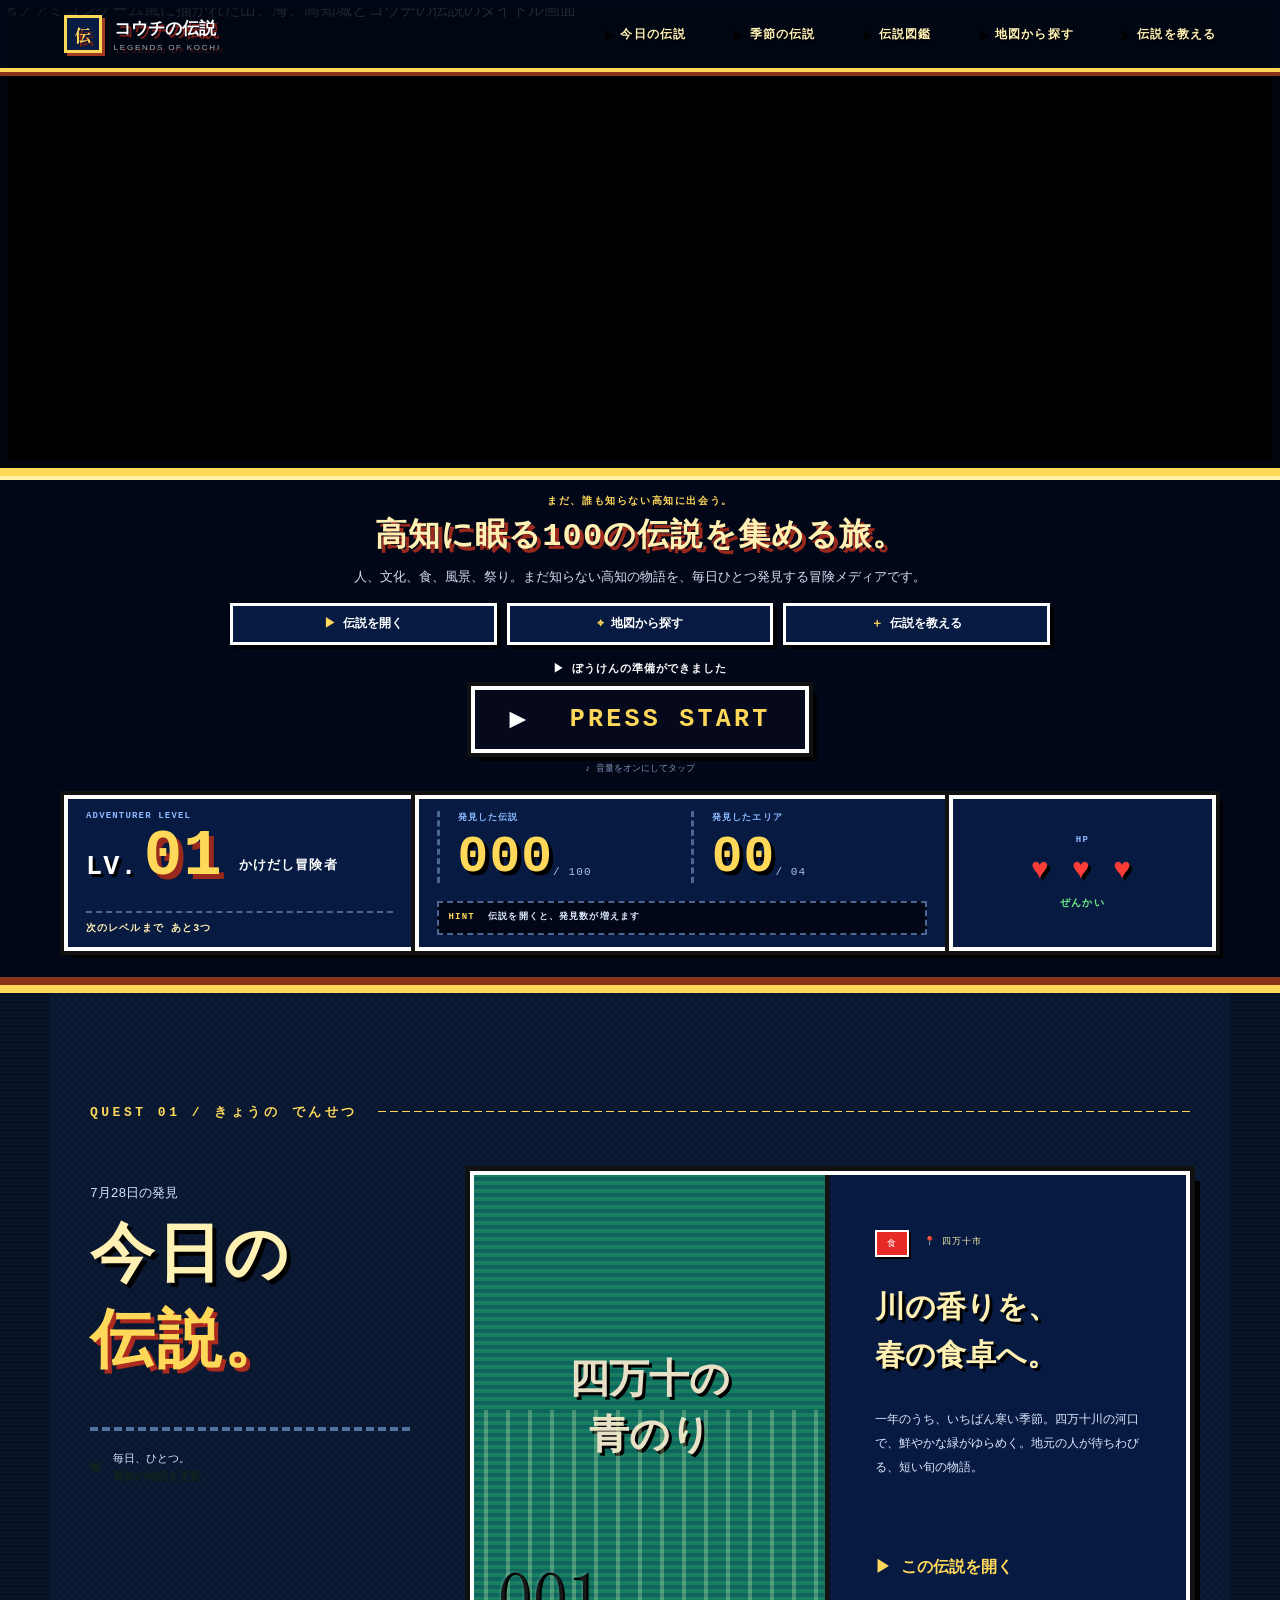
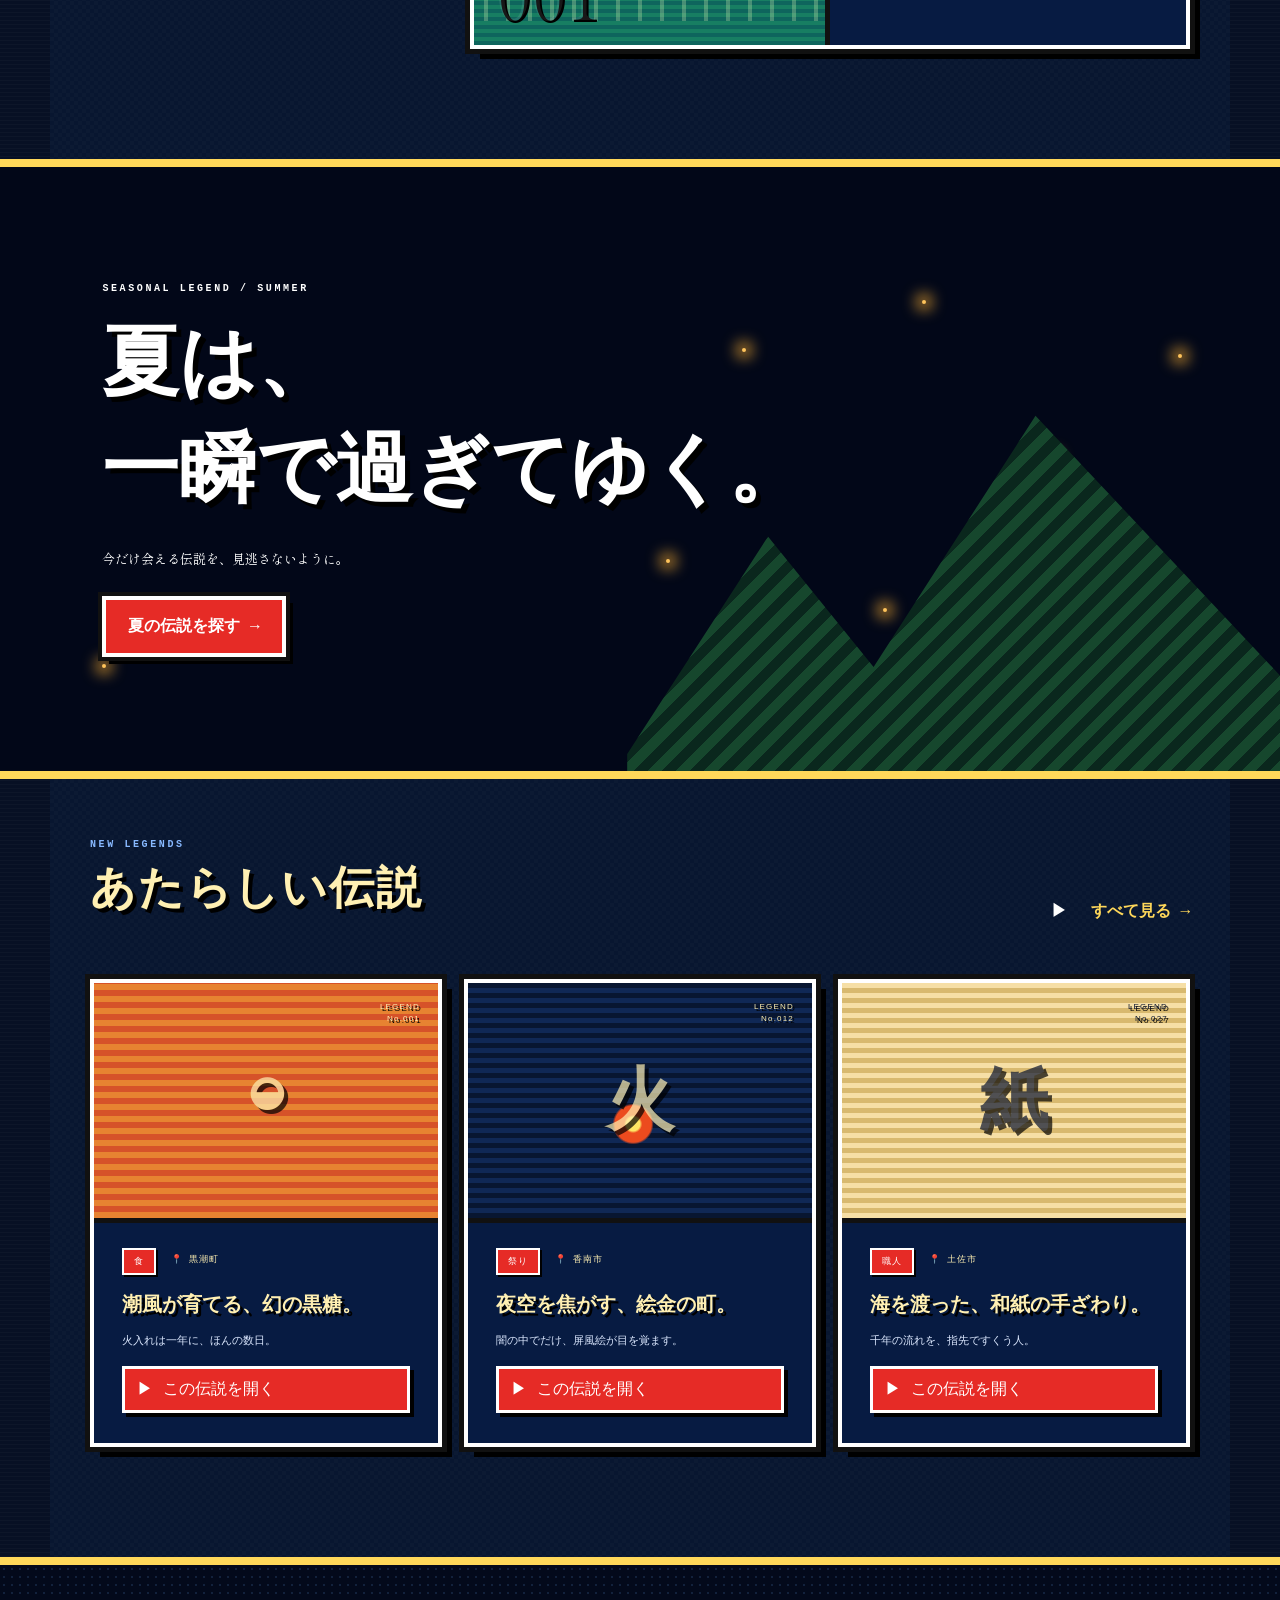
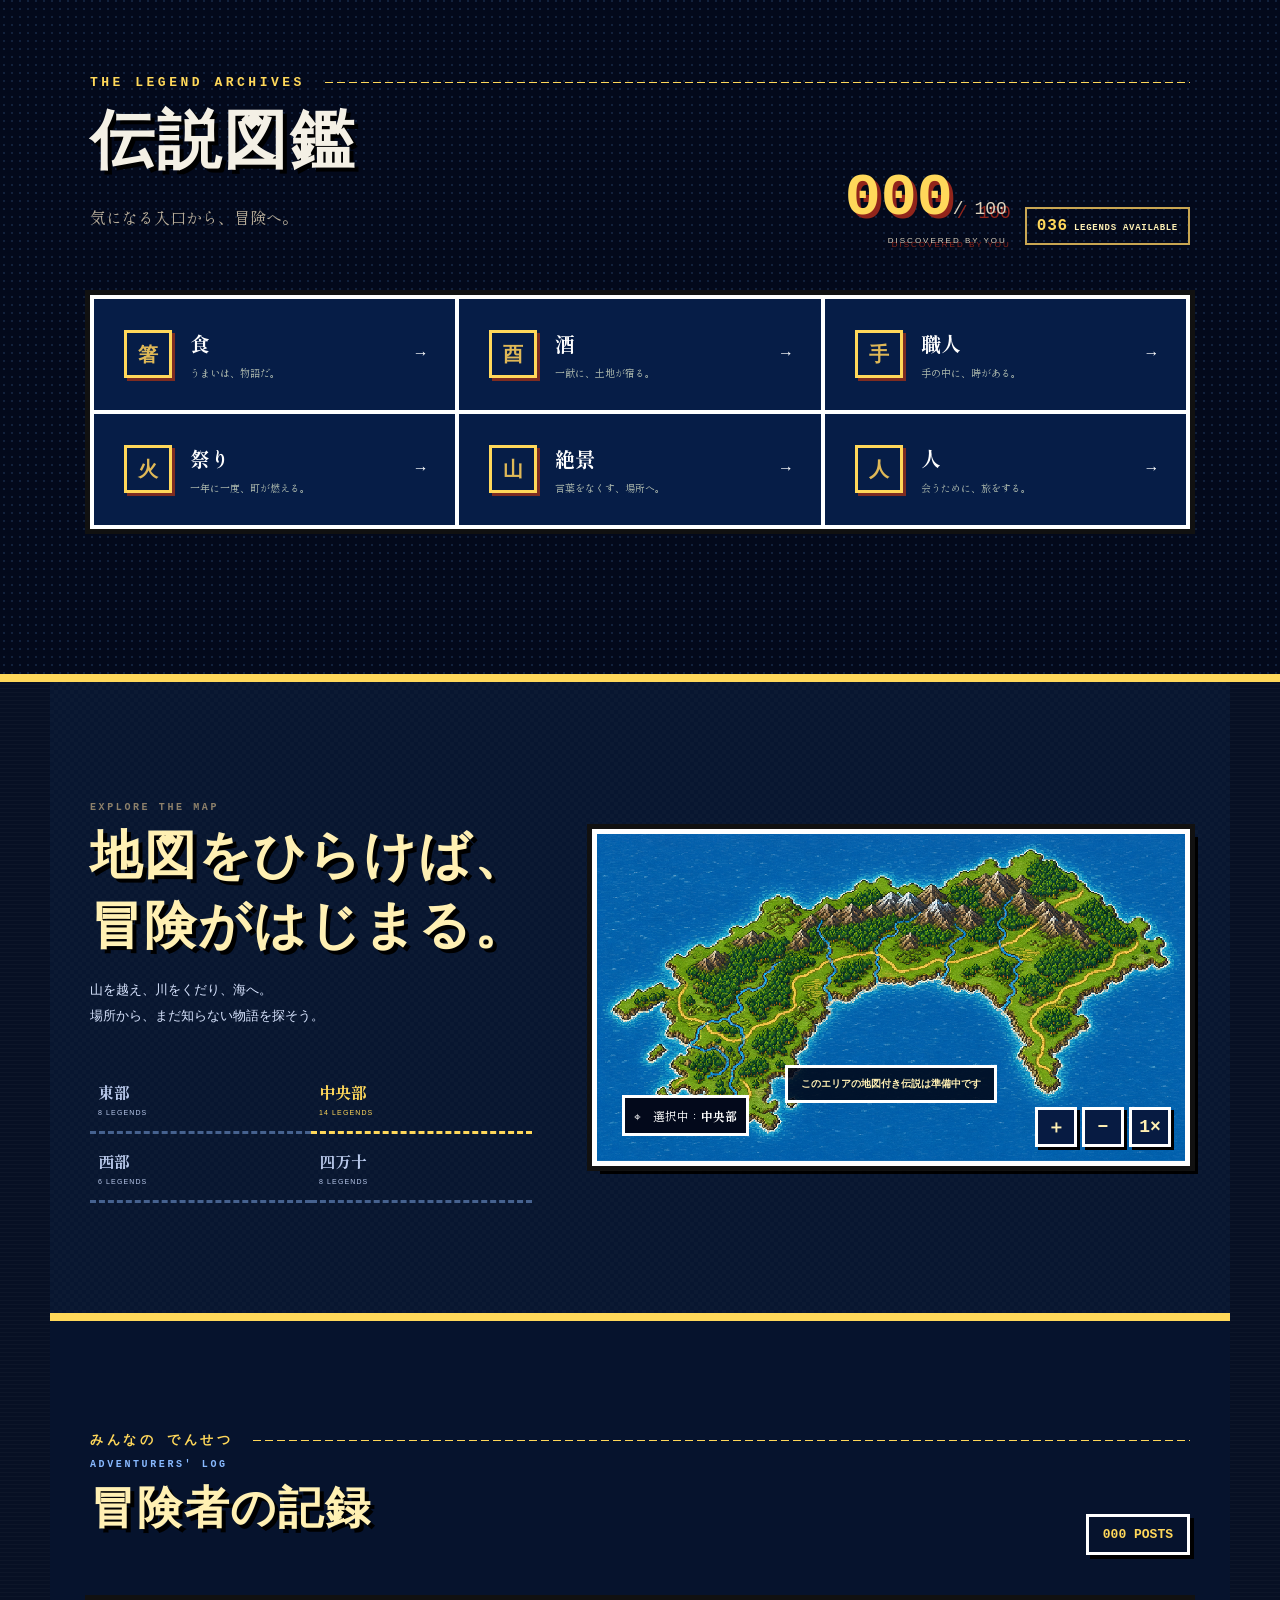
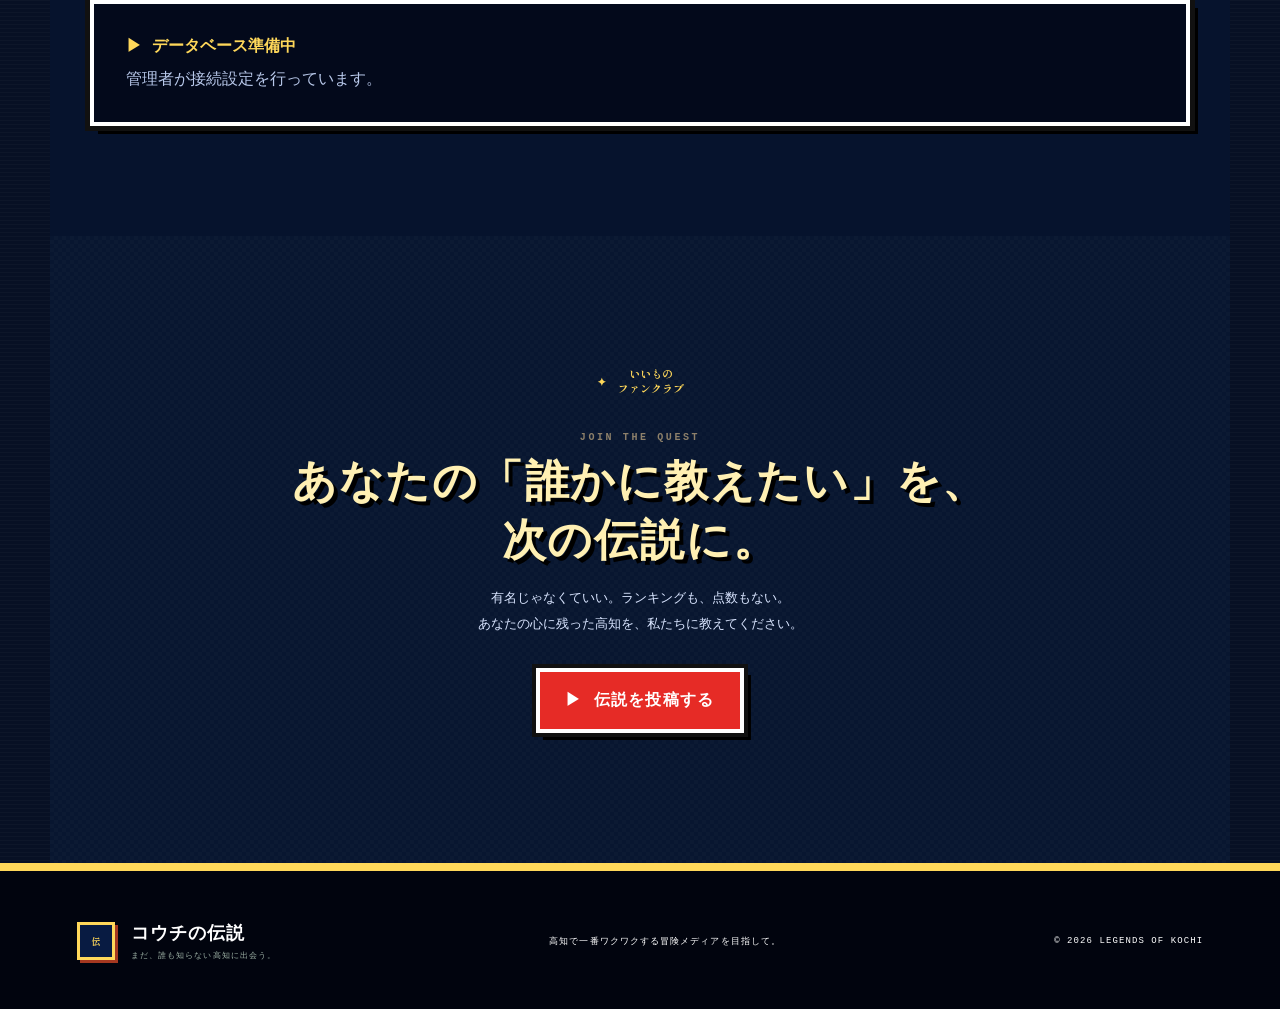
==== commit 1e73c113: "Unify public action wording" ====
--- a/index.html
+++ b/index.html
@@ -34,12 +34,12 @@
           <p class="hero-description">人、文化、食、風景、祭り。まだ知らない高知の物語を、毎日ひとつ発見する冒険メディアです。</p>
         </div>
         <nav class="hero-commands" aria-label="このサイトでできること">
-          <button type="button" data-go="today"><span aria-hidden="true">▶</span> 伝説を読む</button>
+          <button type="button" data-go="today"><span aria-hidden="true">▶</span> 伝説を開く</button>
           <button type="button" data-go="map"><span aria-hidden="true">⌖</span> 地図から探す</button>
           <button type="button" data-go="join"><span aria-hidden="true">＋</span> 伝説を教える</button>
         </nav>
         <div class="hero-copy"><p>▶ ぼうけんの準備ができました</p><a class="primary" href="#today" data-go="today">PRESS START</a><small>♪ 音量をオンにしてタップ</small></div>
-        <div class="game-hud" aria-label="あなたの冒険者ステータス"><div class="level-box"><small>ADVENTURER LEVEL</small><strong><i>LV.</i><span id="player-level-number">01</span></strong><span id="player-level-title">かけだし冒険者</span><p id="next-level-progress" class="next-level-progress">次のレベルまで あと3つ</p></div><div class="status-box"><span><small>発見した伝説</small><b id="player-legend-count">000</b><i>/ 100</i></span><span><small>発見したエリア</small><b id="player-area-count">00</b><i>/ 04</i></span><p class="discovery-hint"><b>HINT</b> 物語を開くと、発見数が増えます</p></div><div class="hp-box"><small>HP</small><b>♥ ♥ ♥</b><span>ぜんかい</span></div></div>
+        <div class="game-hud" aria-label="あなたの冒険者ステータス"><div class="level-box"><small>ADVENTURER LEVEL</small><strong><i>LV.</i><span id="player-level-number">01</span></strong><span id="player-level-title">かけだし冒険者</span><p id="next-level-progress" class="next-level-progress">次のレベルまで あと3つ</p></div><div class="status-box"><span><small>発見した伝説</small><b id="player-legend-count">000</b><i>/ 100</i></span><span><small>発見したエリア</small><b id="player-area-count">00</b><i>/ 04</i></span><p class="discovery-hint"><b>HINT</b> 伝説を開くと、発見数が増えます</p></div><div class="hp-box"><small>HP</small><b>♥ ♥ ♥</b><span>ぜんかい</span></div></div>
       </div>
     </header>
 
@@ -55,7 +55,7 @@
     <section id="today" class="today section" aria-labelledby="today-title">
       <div class="section-kicker"><span>QUEST 01 / きょうの でんせつ</span><i></i></div>
       <div class="today-grid"><div class="today-title"><p>7月28日の発見</p><h2 id="today-title">今日の<br><strong>伝説。</strong></h2><div class="day-stamp"><b>▣</b><span>毎日、ひとつ。<br><b>高知の物語を更新。</b></span></div></div>
-        <article id="today-feature-card" class="feature-card"><div class="feature-art" role="img" aria-label="四万十川の青のり"><span>四万十の<br>青のり</span><b>001</b></div><div class="feature-body"><div class="meta"><span>食</span><span>📍 四万十市</span></div><h3>川の香りを、<br>春の食卓へ。</h3><p>一年のうち、いちばん寒い季節。四万十川の河口で、鮮やかな緑がゆらめく。地元の人が待ちわびる、短い旬の物語。</p><span class="today-discovery-status" hidden>発見済み ✓</span><button id="read-legend" type="button" data-discover-action data-default-label="▶ この伝説を読む" data-discover-legend="001" data-discover-area="四万十">▶ この伝説を読む</button></div></article>
+        <article id="today-feature-card" class="feature-card"><div class="feature-art" role="img" aria-label="四万十川の青のり"><span>四万十の<br>青のり</span><b>001</b></div><div class="feature-body"><div class="meta"><span>食</span><span>📍 四万十市</span></div><h3>川の香りを、<br>春の食卓へ。</h3><p>一年のうち、いちばん寒い季節。四万十川の河口で、鮮やかな緑がゆらめく。地元の人が待ちわびる、短い旬の物語。</p><span class="today-discovery-status" hidden>発見済み ✓</span><button id="read-legend" type="button" data-discover-action data-default-label="▶ この伝説を開く" data-discover-legend="001" data-discover-area="四万十">▶ この伝説を開く</button></div></article>
       </div>
     </section>
 
@@ -64,9 +64,9 @@
     <section class="latest section" aria-labelledby="latest-title">
       <div class="heading-row"><div><p class="eyebrow dark">NEW LEGENDS</p><h2 id="latest-title">あたらしい伝説</h2></div><button data-go="zukan">すべて見る →</button></div>
       <div id="featured-legend-grid" class="legend-grid">
-        <article class="legend-card sun discoverable-card" data-discover-card data-discover-legend="legend-kokuto-001" data-discover-area="西部"><div class="legend-visual"><b>◒</b><span>LEGEND<br>No.001</span></div><div class="legend-content"><div class="meta"><span>食</span><span>📍 黒潮町</span></div><h3>潮風が育てる、幻の黒糖。</h3><p>火入れは一年に、ほんの数日。</p><span class="discovery-status" hidden>発見済み ✓</span><button type="button" class="discover-action" data-discover-action data-default-label="▶ この伝説を発見する">▶ この伝説を発見する</button></div></article>
-        <article class="legend-card night discoverable-card" data-discover-card data-discover-legend="legend-ekin-012" data-discover-area="中央部"><div class="legend-visual"><b>火</b><span>LEGEND<br>No.012</span></div><div class="legend-content"><div class="meta"><span>祭り</span><span>📍 香南市</span></div><h3>夜空を焦がす、絵金の町。</h3><p>闇の中でだけ、屏風絵が目を覚ます。</p><span class="discovery-status" hidden>発見済み ✓</span><button type="button" class="discover-action" data-discover-action data-default-label="▶ この伝説を発見する">▶ この伝説を発見する</button></div></article>
-        <article class="legend-card paper discoverable-card" data-discover-card data-discover-legend="legend-washi-027" data-discover-area="中央部"><div class="legend-visual"><b>紙</b><span>LEGEND<br>No.027</span></div><div class="legend-content"><div class="meta"><span>職人</span><span>📍 土佐市</span></div><h3>海を渡った、和紙の手ざわり。</h3><p>千年の流れを、指先ですくう人。</p><span class="discovery-status" hidden>発見済み ✓</span><button type="button" class="discover-action" data-discover-action data-default-label="▶ この伝説を発見する">▶ この伝説を発見する</button></div></article>
+        <article class="legend-card sun discoverable-card" data-discover-card data-discover-legend="legend-kokuto-001" data-discover-area="西部"><div class="legend-visual"><b>◒</b><span>LEGEND<br>No.001</span></div><div class="legend-content"><div class="meta"><span>食</span><span>📍 黒潮町</span></div><h3>潮風が育てる、幻の黒糖。</h3><p>火入れは一年に、ほんの数日。</p><span class="discovery-status" hidden>発見済み ✓</span><button type="button" class="discover-action" data-discover-action data-default-label="▶ この伝説を開く">▶ この伝説を開く</button></div></article>
+        <article class="legend-card night discoverable-card" data-discover-card data-discover-legend="legend-ekin-012" data-discover-area="中央部"><div class="legend-visual"><b>火</b><span>LEGEND<br>No.012</span></div><div class="legend-content"><div class="meta"><span>祭り</span><span>📍 香南市</span></div><h3>夜空を焦がす、絵金の町。</h3><p>闇の中でだけ、屏風絵が目を覚ます。</p><span class="discovery-status" hidden>発見済み ✓</span><button type="button" class="discover-action" data-discover-action data-default-label="▶ この伝説を開く">▶ この伝説を開く</button></div></article>
+        <article class="legend-card paper discoverable-card" data-discover-card data-discover-legend="legend-washi-027" data-discover-area="中央部"><div class="legend-visual"><b>紙</b><span>LEGEND<br>No.027</span></div><div class="legend-content"><div class="meta"><span>職人</span><span>📍 土佐市</span></div><h3>海を渡った、和紙の手ざわり。</h3><p>千年の流れを、指先ですくう人。</p><span class="discovery-status" hidden>発見済み ✓</span><button type="button" class="discover-action" data-discover-action data-default-label="▶ この伝説を開く">▶ この伝説を開く</button></div></article>
       </div>
     </section>
 
@@ -90,20 +90,20 @@
       </div>
     </section>
 
-    <section id="community" class="community section" aria-labelledby="community-title"><div class="section-kicker"><span>みんなの でんせつ</span><i></i></div><div class="heading-row"><div><p class="eyebrow dark">ADVENTURERS' LOG</p><h2 id="community-title">冒険者の記録</h2></div><span class="post-count" id="post-count">000 POSTS</span></div><div id="community-empty" class="community-empty"><b>▶ まだ投稿はありません</b><p>最初の伝説を、冒険手帳に記録しよう。</p></div><div id="community-grid" class="community-grid" aria-live="polite"></div></section>
+    <section id="community" class="community section" aria-labelledby="community-title"><div class="section-kicker"><span>みんなの でんせつ</span><i></i></div><div class="heading-row"><div><p class="eyebrow dark">ADVENTURERS' LOG</p><h2 id="community-title">冒険者の記録</h2></div><span class="post-count" id="post-count">000 POSTS</span></div><div id="community-empty" class="community-empty"><b>▶ まだ投稿はありません</b><p>あなたが知っている最初の伝説を、教えてください。</p></div><div id="community-grid" class="community-grid" aria-live="polite"></div></section>
 
     <section id="join" class="join section" aria-labelledby="join-title"><div class="join-mark"><b>✦</b><span>いいもの<br>ファンクラブ</span></div><p class="eyebrow dark">JOIN THE QUEST</p><h2 id="join-title">あなたの「誰かに教えたい」を、<br>次の伝説に。</h2><p>有名じゃなくていい。ランキングも、点数もない。<br>あなたの心に残った高知を、私たちに教えてください。</p><button id="join-btn">▶ 伝説を投稿する</button></section>
 
     <dialog id="legend-preview-dialog" class="legend-preview-dialog" aria-labelledby="legend-preview-title"><div class="legend-preview-head"><small>LEGEND RESEARCH LOG</small><button id="close-legend-preview" type="button" aria-label="伝説の案内を閉じる">×</button></div><div id="dialog-discovery-banner" class="dialog-discovery-banner" role="status" aria-live="polite" aria-atomic="true" hidden><strong id="dialog-discovery-title"></strong><span id="dialog-discovery-message"></span><span id="dialog-level-up" class="dialog-level-up" hidden></span></div><div class="meta"><span id="legend-preview-category"></span><span id="legend-preview-place"></span></div><h2 id="legend-preview-title"></h2><p id="legend-preview-summary"></p><p class="research-note">▶ この伝説は現在調査中です</p></dialog>
 
-    <dialog id="post-dialog" class="post-dialog"><form id="post-form"><div class="dialog-head"><div><small>NEW QUEST</small><h2>伝説を記録する</h2></div><button type="button" id="close-dialog" aria-label="閉じる">×</button></div><p class="dialog-note">あなたが誰かに語りたくなる、高知の物語を教えてください。</p>
-      <label><span>📍 場所</span><input name="place" required maxlength="40" placeholder="例：四万十市"></label><label><span>📖 伝説</span><input name="legend" required maxlength="60" placeholder="例：川の香りを運ぶ、春の青のり"></label><label><span>✨ なぜ伝説なのか</span><textarea name="why" required maxlength="240" rows="4" placeholder="心に残った理由や物語"></textarea></label><label><span>🎒 どうやって会えるか</span><textarea name="access" required maxlength="180" rows="3" placeholder="時期、行き方、会うためのヒント"></textarea></label><label><span>▶ YouTube動画（任意）</span><input name="youtube" type="url" inputmode="url" placeholder="https://youtu.be/..." aria-describedby="youtube-help"><small id="youtube-help" class="field-help">この伝説が分かる動画のURLを入力できます。</small></label><label><span>なまえ（任意）</span><input name="author" maxlength="30" placeholder="名もなき冒険者"></label><div class="form-status" id="form-status" aria-live="polite"></div><button class="submit-post" type="submit">▶ 冒険手帳に記録する</button><small class="save-note">投稿は管理者の確認後、みんなの伝説に公開されます。</small>
+    <dialog id="post-dialog" class="post-dialog"><form id="post-form"><div class="dialog-head"><div><small>NEW QUEST</small><h2>伝説を投稿する</h2></div><button type="button" id="close-dialog" aria-label="閉じる">×</button></div><p class="dialog-note">あなたが誰かに語りたくなる、高知の物語を教えてください。</p>
+      <label><span>📍 場所</span><input name="place" required maxlength="40" placeholder="例：四万十市"></label><label><span>📖 伝説</span><input name="legend" required maxlength="60" placeholder="例：川の香りを運ぶ、春の青のり"></label><label><span>✨ なぜ伝説なのか</span><textarea name="why" required maxlength="240" rows="4" placeholder="心に残った理由や物語"></textarea></label><label><span>🎒 どうやって会えるか</span><textarea name="access" required maxlength="180" rows="3" placeholder="時期、行き方、会うためのヒント"></textarea></label><label><span>▶ YouTube動画（任意）</span><input name="youtube" type="url" inputmode="url" placeholder="https://youtu.be/..." aria-describedby="youtube-help"><small id="youtube-help" class="field-help">この伝説が分かる動画のURLを入力できます。</small></label><label><span>なまえ（任意）</span><input name="author" maxlength="30" placeholder="名もなき冒険者"></label><div class="form-status" id="form-status" aria-live="polite"></div><button class="submit-post" type="submit">▶ 伝説を投稿する</button><small class="save-note">投稿は管理者の確認後、みんなの伝説に公開されます。</small>
     </form></dialog>
   </main>
 
   <footer><div class="footer-brand"><span class="brand-mark">伝</span><div><b>コウチの伝説</b><small>まだ、誰も知らない高知に出会う。</small></div></div><p>高知で一番ワクワクする冒険メディアを目指して。</p><span>© 2026 LEGENDS OF KOCHI</span></footer>
   <noscript><div class="noscript-message">このページの物語はお読みいただけます。投稿、音声、メニュー、地図の切り替えなどの機能を使うにはJavaScriptを有効にしてください。</div></noscript>
   <div id="progress-message" class="progress-message" role="status" aria-live="polite" aria-atomic="true"></div>
-  <script type="module" src="./src/main.js?v=20260801-15"></script>
+  <script type="module" src="./src/main.js?v=20260801-16"></script>
 </body>
 </html>
--- a/src/styles.css
+++ b/src/styles.css
@@ -79,10 +79,10 @@
 .progress-message{position:fixed;z-index:950;left:50%;bottom:28px;max-width:calc(100% - 32px);padding:14px 20px;transform:translate(-50%,24px);border:4px solid white;box-shadow:0 0 0 4px #111,7px 7px #000;background:#071b42;color:var(--pixel-gold);font:bold 14px "MS Gothic",monospace;text-align:center;white-space:pre-line;opacity:0;visibility:hidden;pointer-events:none;transition:opacity .12s steps(2),transform .12s steps(2),visibility 0s linear .12s}.progress-message.show{opacity:1;visibility:visible;transform:translate(-50%,0);transition-delay:0s}
 [data-discover-legend]:not([data-discover-card]).is-discovered{color:#071b42!important;background:var(--pixel-gold)!important;border-color:white!important;text-decoration:none}
 .next-level-progress{grid-column:1/-1;margin:10px 0 0;padding-top:8px;border-top:2px dashed #496791;color:#fff0b3;font:bold 10px "MS Gothic",monospace;white-space:nowrap}.discovery-hint{grid-column:1/-1;margin:0;padding:8px 10px;border:2px dashed #496791;background:#020718;color:#dce8ff;font:bold 9px/1.5 "MS Gothic",monospace}.discovery-hint b{margin-right:7px;color:var(--pixel-gold);font-size:9px;text-shadow:none}.discoverable-card{position:relative}.discoverable-card.is-discovered{box-shadow:0 0 0 5px var(--pixel-gold),10px 10px #000}.discovery-status,.today-discovery-status{display:inline-block;margin-top:14px;padding:6px 9px;border:2px solid white;background:var(--pixel-gold);color:#071b42;font:bold 9px "MS Gothic",monospace;box-shadow:3px 3px #000}.discovery-status[hidden],.today-discovery-status[hidden]{display:none}.discover-action{display:block!important;width:100%;min-height:42px;margin-top:18px!important;padding:10px 12px!important;border:3px solid white!important;background:var(--pixel-red)!important;color:white!important;box-shadow:4px 4px #000;text-align:left;cursor:pointer}.discover-action:hover,.discover-action:focus-visible{background:var(--pixel-gold)!important;color:#071b42!important}.discover-action:before,#read-legend:before{content:none!important}.today-discovery-status{margin-bottom:10px}
-.legend-preview-dialog{width:min(560px,calc(100% - 28px));padding:28px;border:5px solid white;box-shadow:0 0 0 6px #111,12px 12px #000;background:#061b42;color:white}.legend-preview-dialog::backdrop{background:#000c}.legend-preview-head{display:flex;align-items:flex-start;justify-content:space-between;padding-bottom:15px;border-bottom:3px dashed #5a73a2}.legend-preview-head small{color:var(--pixel-gold);font:bold 10px monospace;letter-spacing:.12em}.legend-preview-head button{width:38px;height:38px;border:3px solid white;background:var(--pixel-red);color:white;font:bold 22px monospace;box-shadow:3px 3px #000;cursor:pointer}.legend-preview-dialog>.meta{margin-top:22px}.legend-preview-dialog h2{margin:18px 0 10px;color:var(--pixel-gold);font:bold clamp(23px,4vw,34px)/1.45 "MS Gothic",monospace;text-shadow:3px 3px #000}.legend-preview-dialog>p{color:#dce8ff;font:13px/1.8 "MS Gothic",monospace}.legend-preview-dialog .research-note{margin-top:22px;padding:12px;border:3px solid white;background:#020718;color:#fff0b3;font-weight:bold}
-@media(max-width:800px){.archive-counts{align-items:flex-end;gap:8px}.number{font-size:38px}.number b i{font-size:12px}.available-count{padding:6px;font-size:7px}.available-count b{font-size:12px}.progress-message{bottom:18px;padding:11px 13px;font-size:11px}.next-level-progress{font-size:8px;white-space:normal}.discovery-hint{font-size:7px;padding:6px}.legend-preview-dialog{padding:20px 16px}.discover-action{font-size:10px}}
+.legend-preview-dialog{width:min(560px,calc(100% - 28px));max-height:calc(100dvh - 28px);overflow-y:auto;padding:28px;border:5px solid white;box-shadow:0 0 0 6px #111,12px 12px #000;background:#061b42;color:white}.legend-preview-dialog::backdrop{background:#000c}.legend-preview-head{display:flex;align-items:flex-start;justify-content:space-between;padding-bottom:15px;border-bottom:3px dashed #5a73a2}.legend-preview-head small{color:var(--pixel-gold);font:bold 10px monospace;letter-spacing:.12em}.legend-preview-head button{width:38px;height:38px;border:3px solid white;background:var(--pixel-red);color:white;font:bold 22px monospace;box-shadow:3px 3px #000;cursor:pointer}.dialog-discovery-banner{display:grid;gap:5px;margin-top:18px;padding:13px 15px;border:4px solid var(--pixel-gold);box-shadow:4px 4px #000;background:#020718;color:white}.dialog-discovery-banner[hidden]{display:none}.dialog-discovery-banner strong{color:var(--pixel-gold);font:bold 16px monospace;letter-spacing:.08em;text-shadow:3px 3px #9a291d}.dialog-discovery-banner>span{font:bold 11px/1.5 "MS Gothic",monospace}.dialog-discovery-banner.is-new{animation:dialog-discovery-flash .65s steps(2)}.dialog-discovery-banner.is-existing{display:flex;align-items:center;gap:10px;padding:8px 11px;border-width:2px;border-color:#5a73a2;color:#b8c8e5;box-shadow:2px 2px #000}.dialog-discovery-banner.is-existing strong{color:#b8c8e5;font-size:10px;text-shadow:none}.dialog-discovery-banner.is-existing>span{font-size:9px}.dialog-level-up{margin-top:5px;padding-top:8px;border-top:2px dashed var(--pixel-gold);color:#fff0b3!important;white-space:pre-line}.dialog-level-up[hidden]{display:none}@keyframes dialog-discovery-flash{50%{background:#9a291d;filter:brightness(1.2)}}.legend-preview-dialog>.meta{margin-top:22px}.legend-preview-dialog h2{margin:18px 0 10px;color:var(--pixel-gold);font:bold clamp(23px,4vw,34px)/1.45 "MS Gothic",monospace;text-shadow:3px 3px #000}.legend-preview-dialog>p{color:#dce8ff;font:13px/1.8 "MS Gothic",monospace}.legend-preview-dialog .research-note{margin-top:22px;padding:12px;border:3px solid white;background:#020718;color:#fff0b3;font-weight:bold}
+@media(max-width:800px){.archive-counts{align-items:flex-end;gap:8px}.number{font-size:38px}.number b i{font-size:12px}.available-count{padding:6px;font-size:7px}.available-count b{font-size:12px}.progress-message{bottom:18px;padding:11px 13px;font-size:11px}.next-level-progress{font-size:8px;white-space:normal}.discovery-hint{font-size:7px;padding:6px}.legend-preview-dialog{max-height:calc(100dvh - 16px);padding:15px 13px}.dialog-discovery-banner{margin-top:12px;padding:10px 11px}.dialog-discovery-banner strong{font-size:13px}.discover-action{font-size:10px}}
 @media(max-width:390px){.quest-start-panel{padding:27px 12px;border-width:4px;box-shadow:0 0 0 4px #fff,7px 7px #9a291d}.quest-start-title{font-size:34px;letter-spacing:.04em}.quest-start-panel>p:last-child{font-size:13px}}
-@media(prefers-reduced-motion:reduce){.quest-start-overlay,.progress-message{transition:none}.quest-start-active:before,.quest-start-active .quest-start-panel,.today.quest-arrived,.today.quest-arrived #today-title{animation:none!important}.quest-start-active:before{transform:scaleY(1)}.quest-start-active .quest-start-panel{opacity:1;transform:none}.today.quest-arrived{box-shadow:inset 0 0 0 4px var(--pixel-gold)}}
+@media(prefers-reduced-motion:reduce){.quest-start-overlay,.progress-message{transition:none}.quest-start-active:before,.quest-start-active .quest-start-panel,.today.quest-arrived,.today.quest-arrived #today-title,.dialog-discovery-banner.is-new{animation:none!important}.quest-start-active:before{transform:scaleY(1)}.quest-start-active .quest-start-panel{opacity:1;transform:none}.today.quest-arrived{box-shadow:inset 0 0 0 4px var(--pixel-gold)}}
 .field-help{display:block;margin-top:8px;color:#8298c2;font-size:10px}
 .youtube-link{margin-top:22px;border:3px solid white;box-shadow:5px 5px #000;background:#d52620;color:white;padding:13px 16px;display:grid;grid-template-columns:auto 1fr;column-gap:12px;text-decoration:none;align-items:center}
 .youtube-link>span{grid-row:1/3;display:grid;place-items:center;width:38px;height:30px;background:white;color:#d52620;font-size:17px}.youtube-link>b{font:bold 14px "MS Gothic",monospace}.youtube-link>small{font-size:9px;color:#ffd7d5;margin-top:3px}.youtube-link:hover{transform:translate(2px,2px);box-shadow:3px 3px #000}
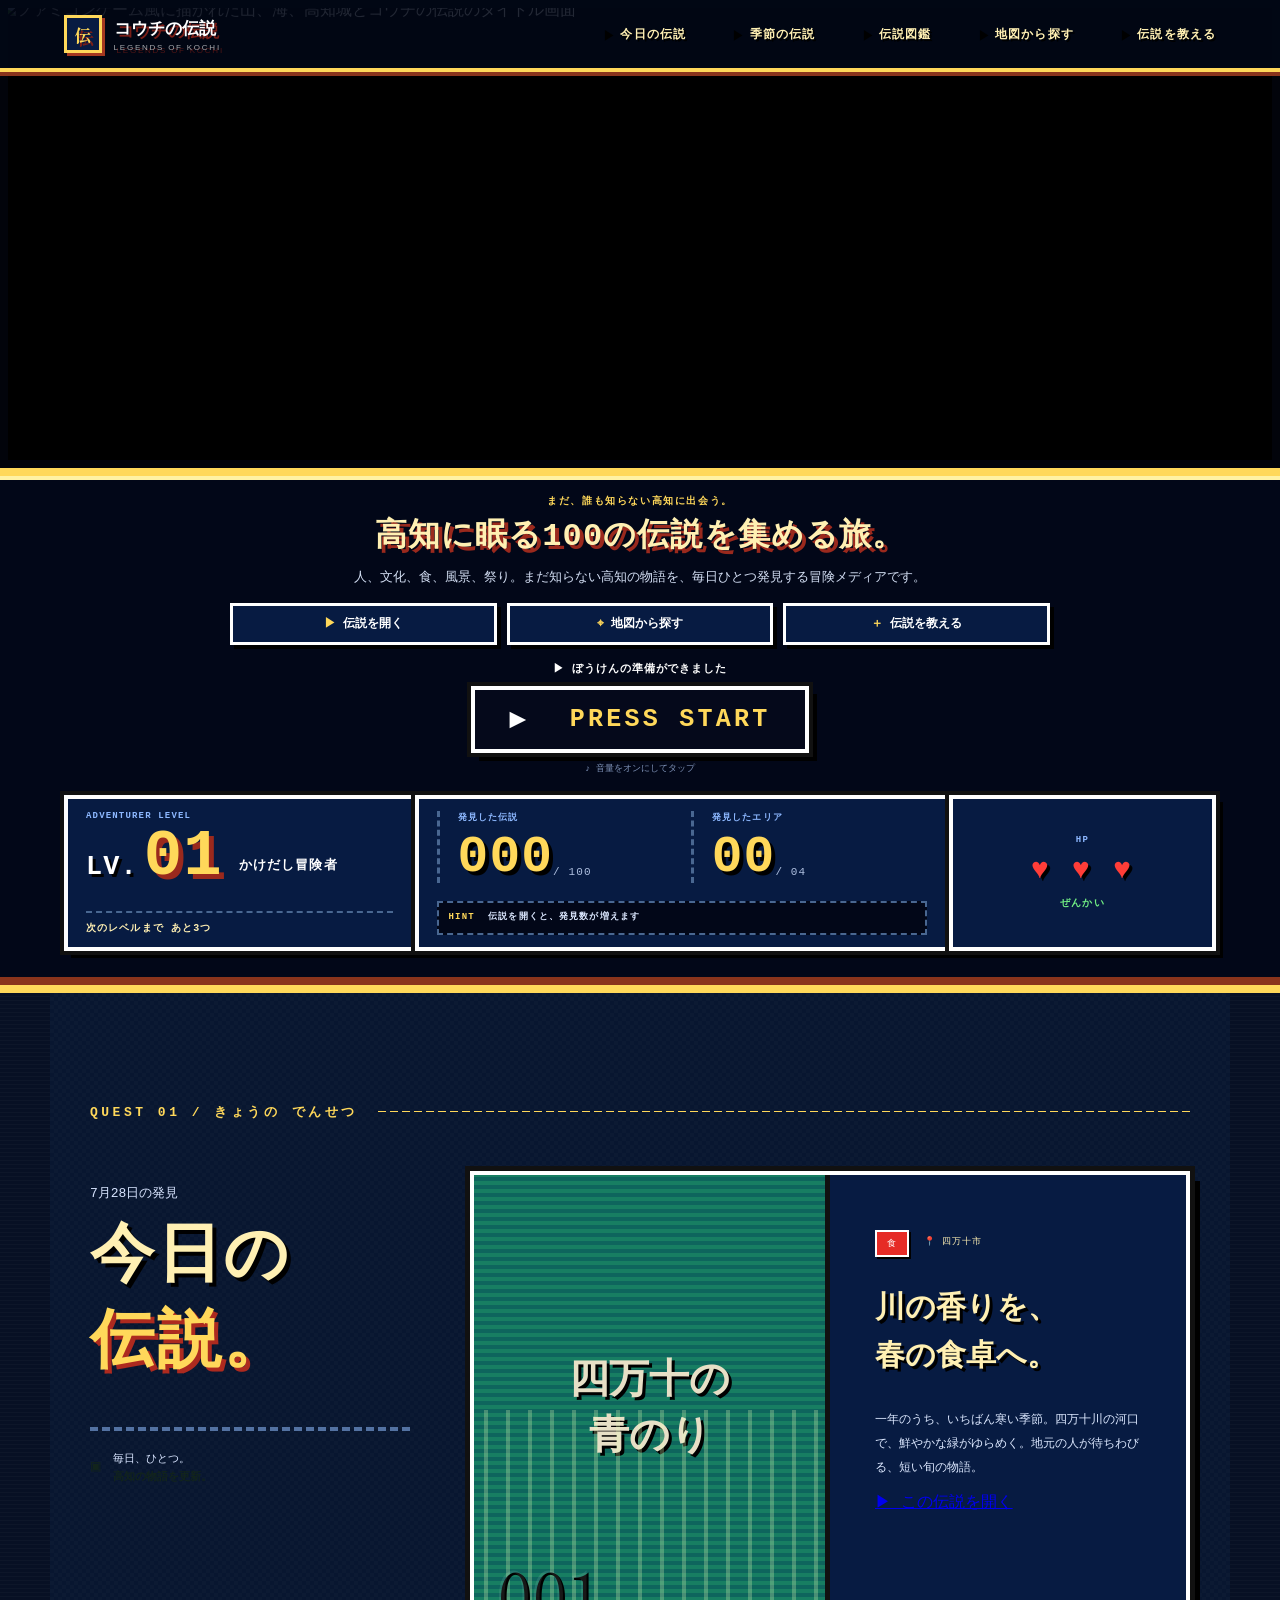
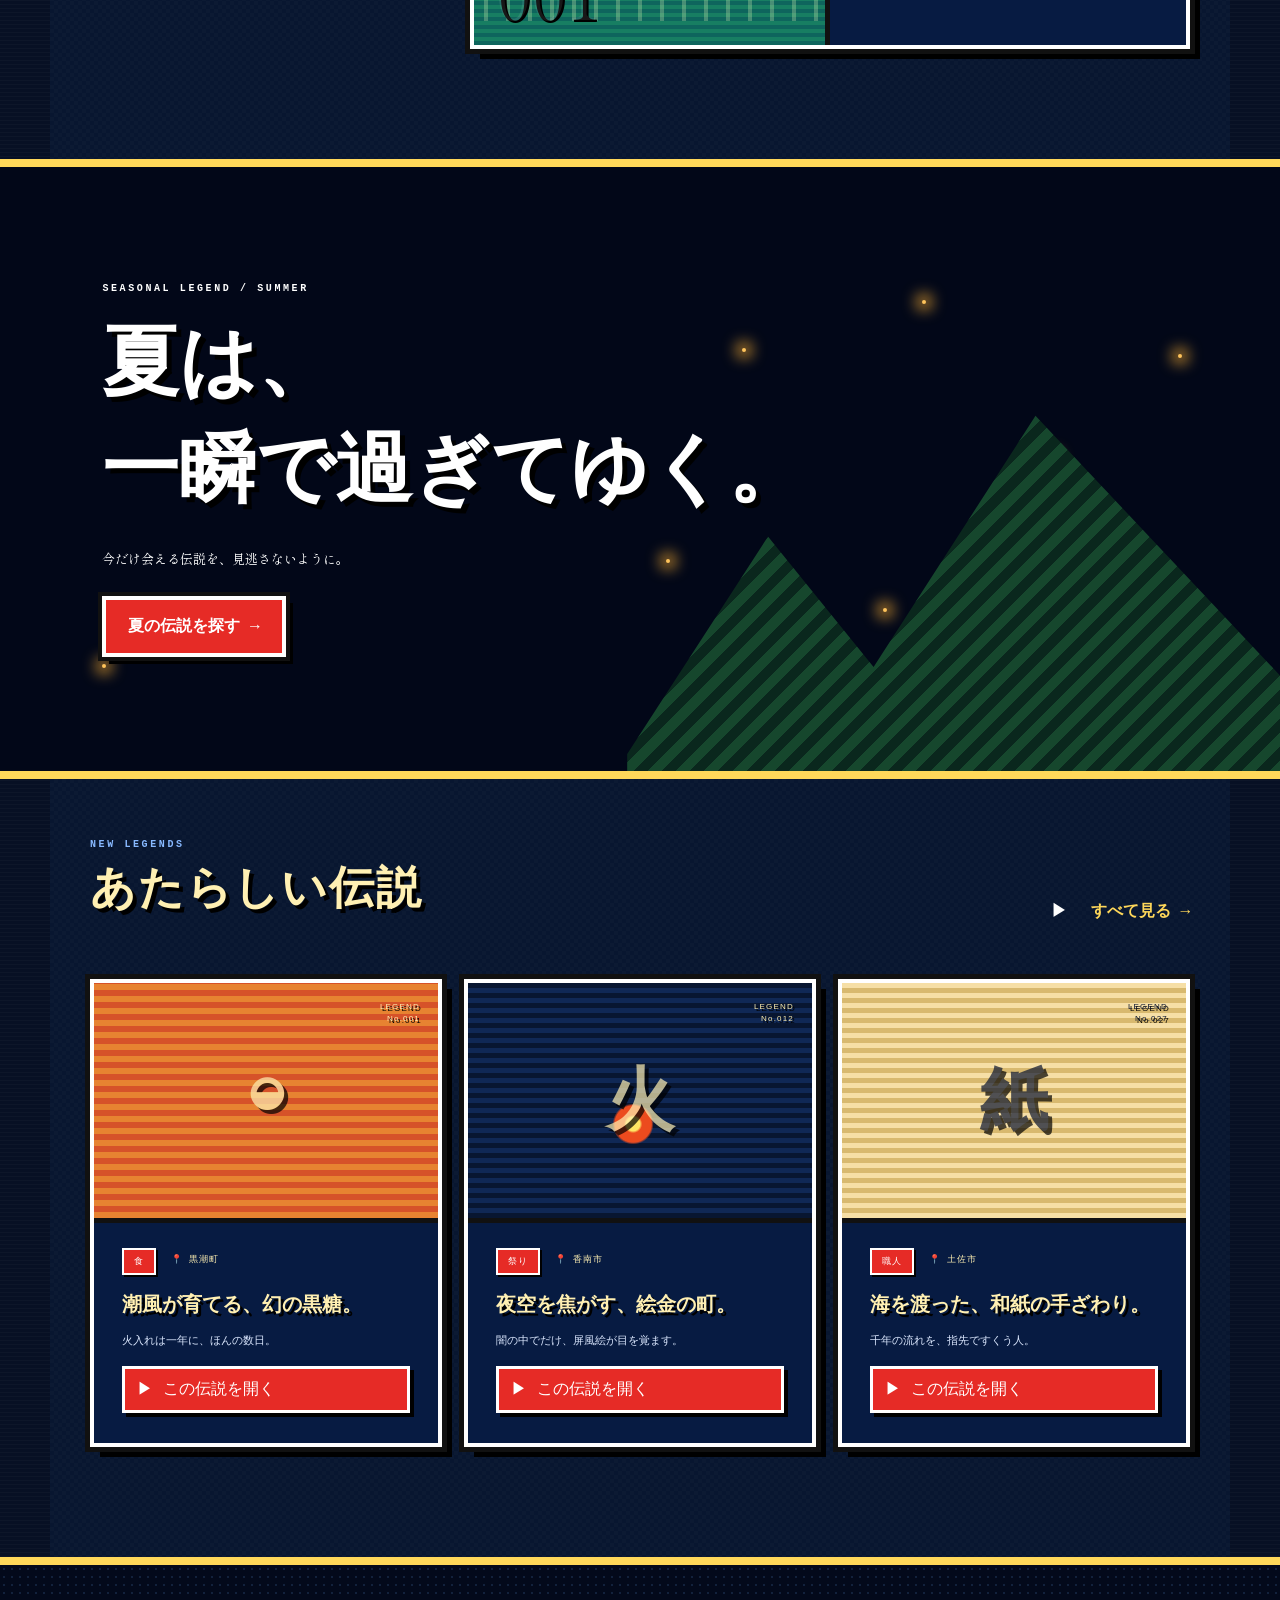
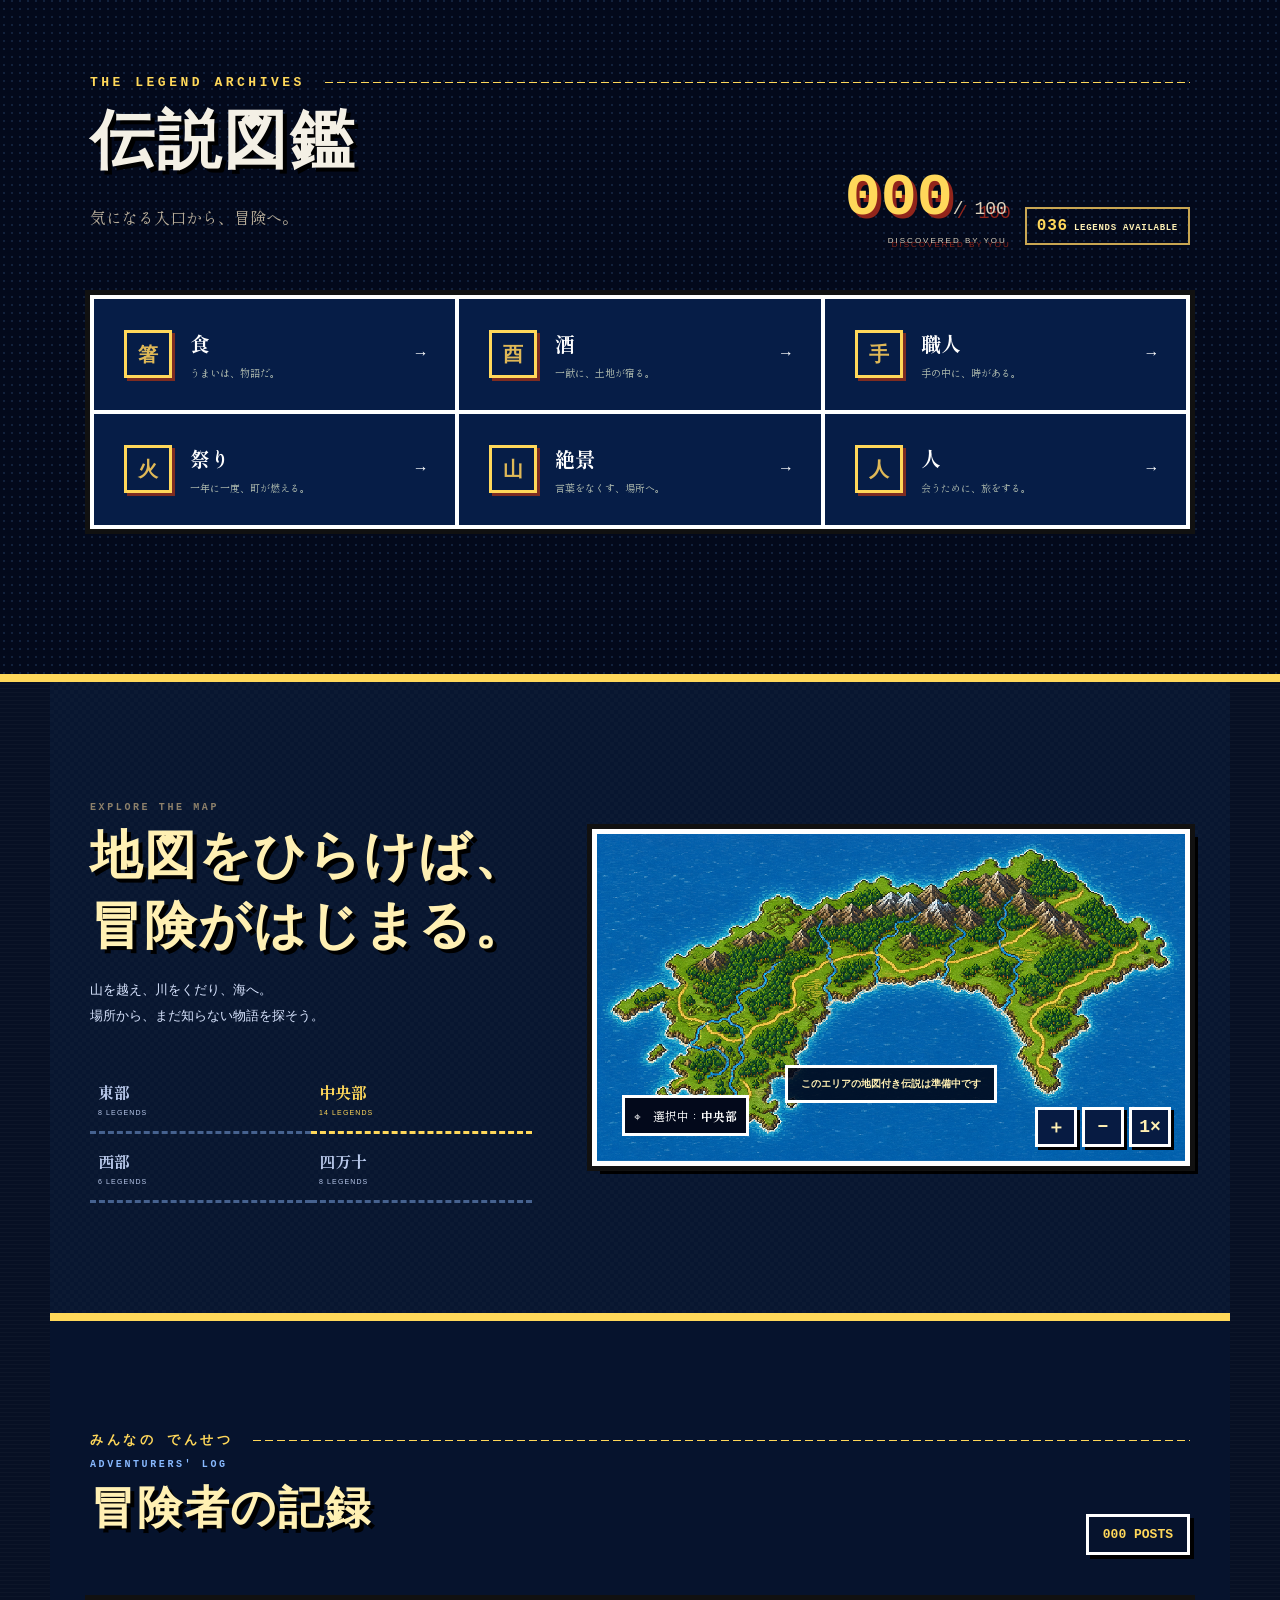
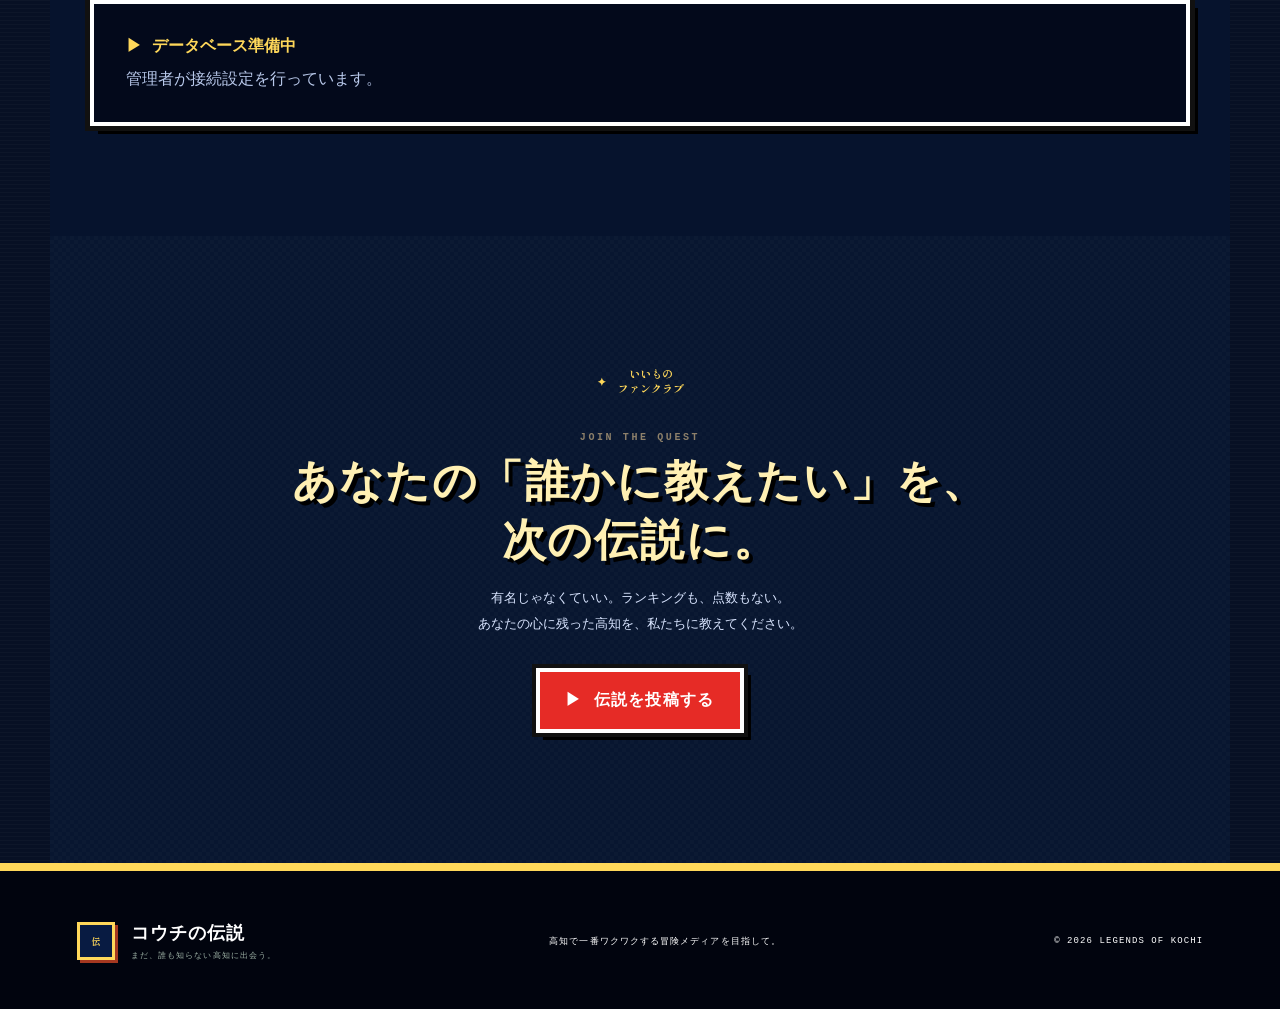
==== commit e8b094ee: "四万十青のりの個別記事へ接続" ====
--- a/index.html
+++ b/index.html
@@ -55,7 +55,7 @@
     <section id="today" class="today section" aria-labelledby="today-title">
       <div class="section-kicker"><span>QUEST 01 / きょうの でんせつ</span><i></i></div>
       <div class="today-grid"><div class="today-title"><p>7月28日の発見</p><h2 id="today-title">今日の<br><strong>伝説。</strong></h2><div class="day-stamp"><b>▣</b><span>毎日、ひとつ。<br><b>高知の物語を更新。</b></span></div></div>
-        <article id="today-feature-card" class="feature-card"><div class="feature-art" role="img" aria-label="四万十川の青のり"><span>四万十の<br>青のり</span><b>001</b></div><div class="feature-body"><div class="meta"><span>食</span><span>📍 四万十市</span></div><h3>川の香りを、<br>春の食卓へ。</h3><p>一年のうち、いちばん寒い季節。四万十川の河口で、鮮やかな緑がゆらめく。地元の人が待ちわびる、短い旬の物語。</p><span class="today-discovery-status" hidden>発見済み ✓</span><button id="read-legend" type="button" data-discover-action data-default-label="▶ この伝説を開く" data-discover-legend="001" data-discover-area="四万十">▶ この伝説を開く</button></div></article>
+        <article id="today-feature-card" class="feature-card"><div class="feature-art" role="img" aria-label="四万十川の青のり"><span>四万十の<br>青のり</span><b>001</b></div><div class="feature-body"><div class="meta"><span>食</span><span>📍 四万十市</span></div><h3>川の香りを、<br>春の食卓へ。</h3><p>一年のうち、いちばん寒い季節。四万十川の河口で、鮮やかな緑がゆらめく。地元の人が待ちわびる、短い旬の物語。</p><span class="today-discovery-status" hidden>発見済み ✓</span><a id="read-legend" class="legend-page-link" href="./legends/001-shimanto-aonori/" data-discover-action data-default-label="▶ この伝説を開く" data-discover-legend="001" data-discover-area="四万十">▶ この伝説を開く</a></div></article>
       </div>
     </section>
 
@@ -104,6 +104,6 @@
   <footer><div class="footer-brand"><span class="brand-mark">伝</span><div><b>コウチの伝説</b><small>まだ、誰も知らない高知に出会う。</small></div></div><p>高知で一番ワクワクする冒険メディアを目指して。</p><span>© 2026 LEGENDS OF KOCHI</span></footer>
   <noscript><div class="noscript-message">このページの物語はお読みいただけます。投稿、音声、メニュー、地図の切り替えなどの機能を使うにはJavaScriptを有効にしてください。</div></noscript>
   <div id="progress-message" class="progress-message" role="status" aria-live="polite" aria-atomic="true"></div>
-  <script type="module" src="./src/main.js?v=20260801-16"></script>
+  <script type="module" src="./src/main.js?v=20260815-1"></script>
 </body>
 </html>
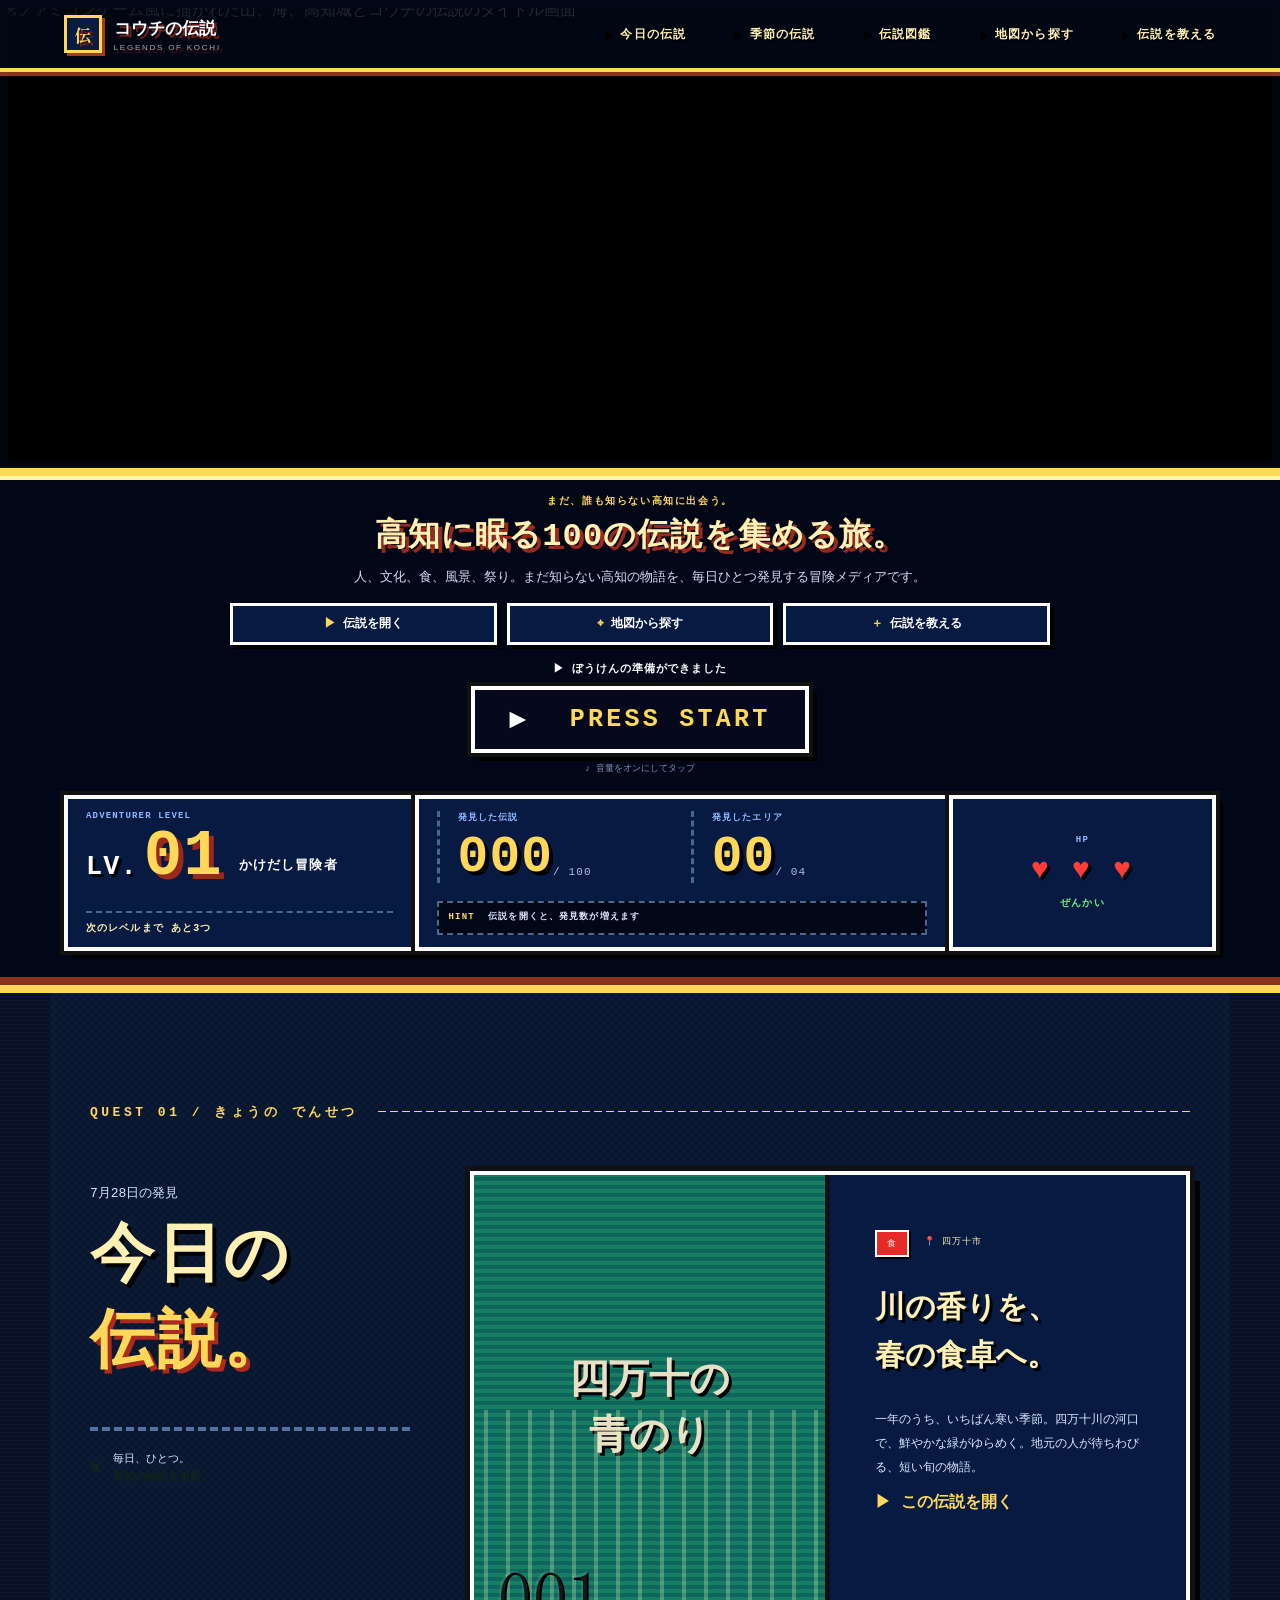
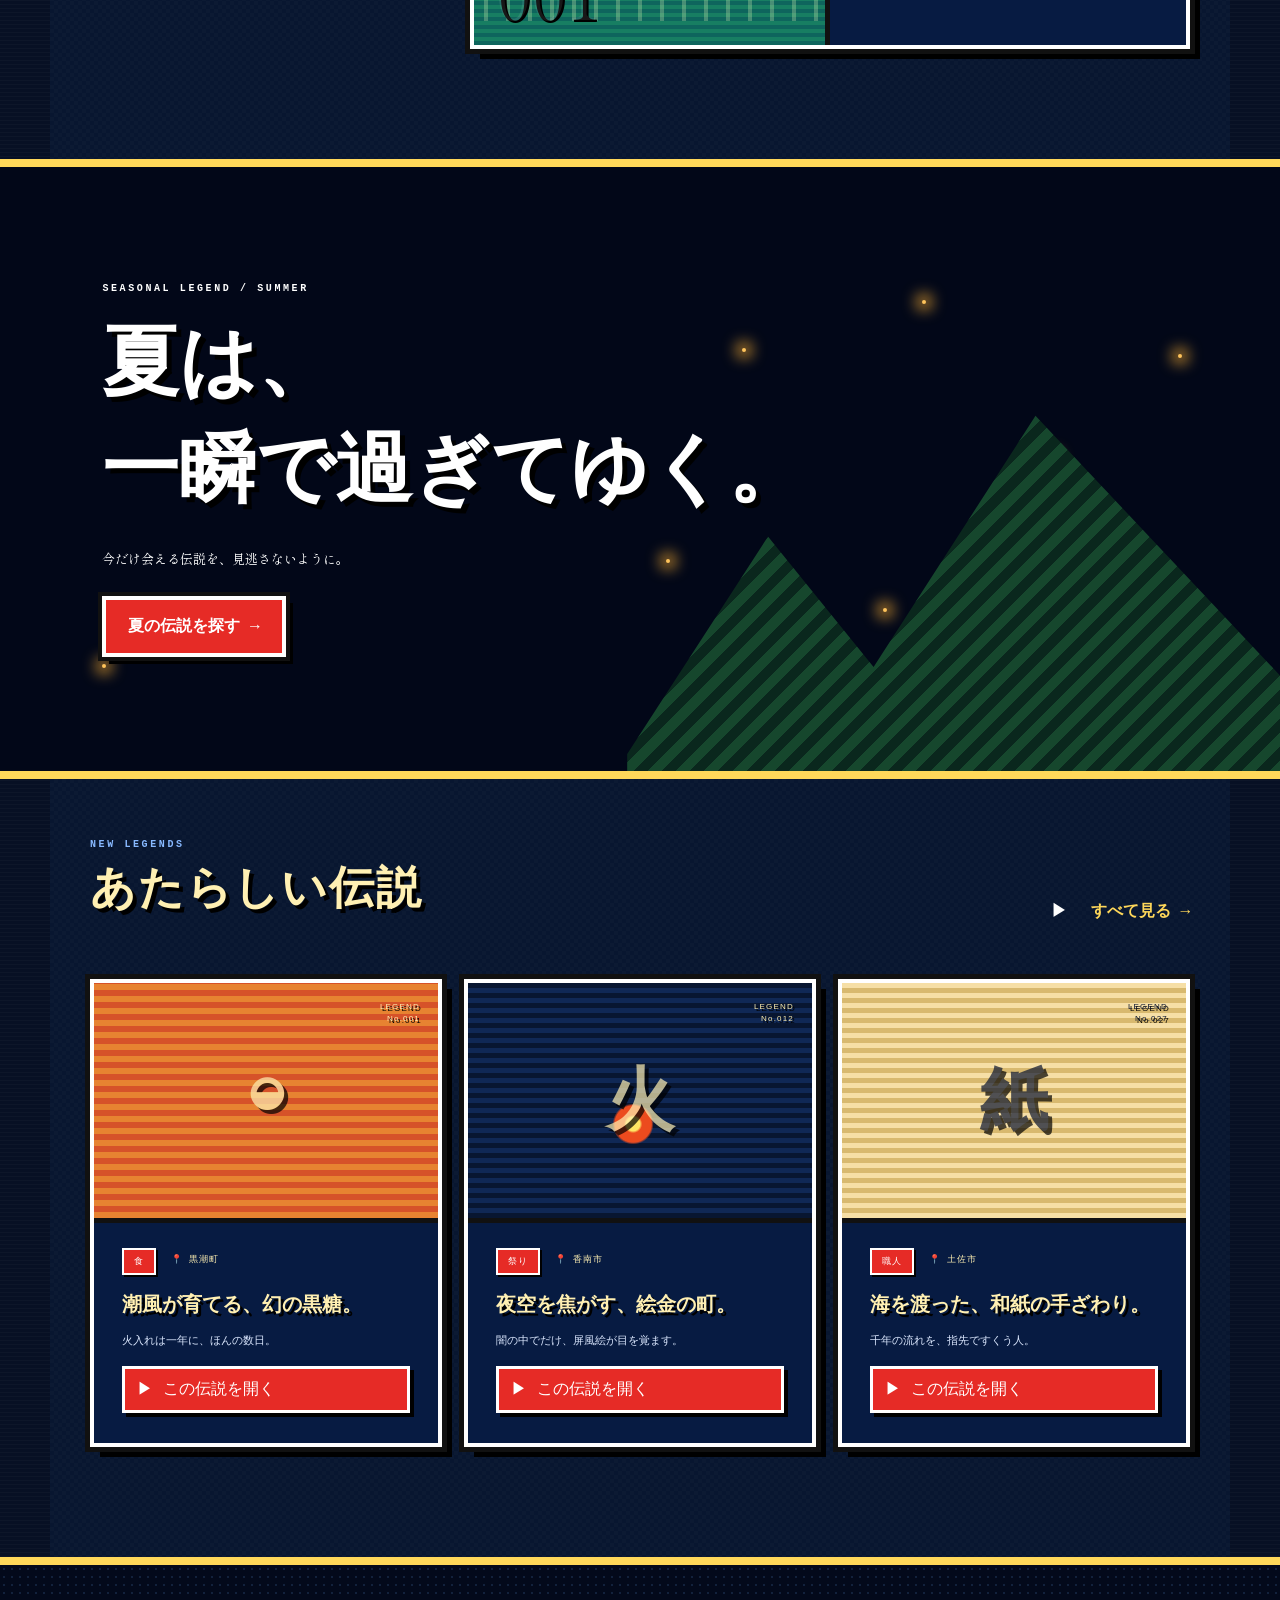
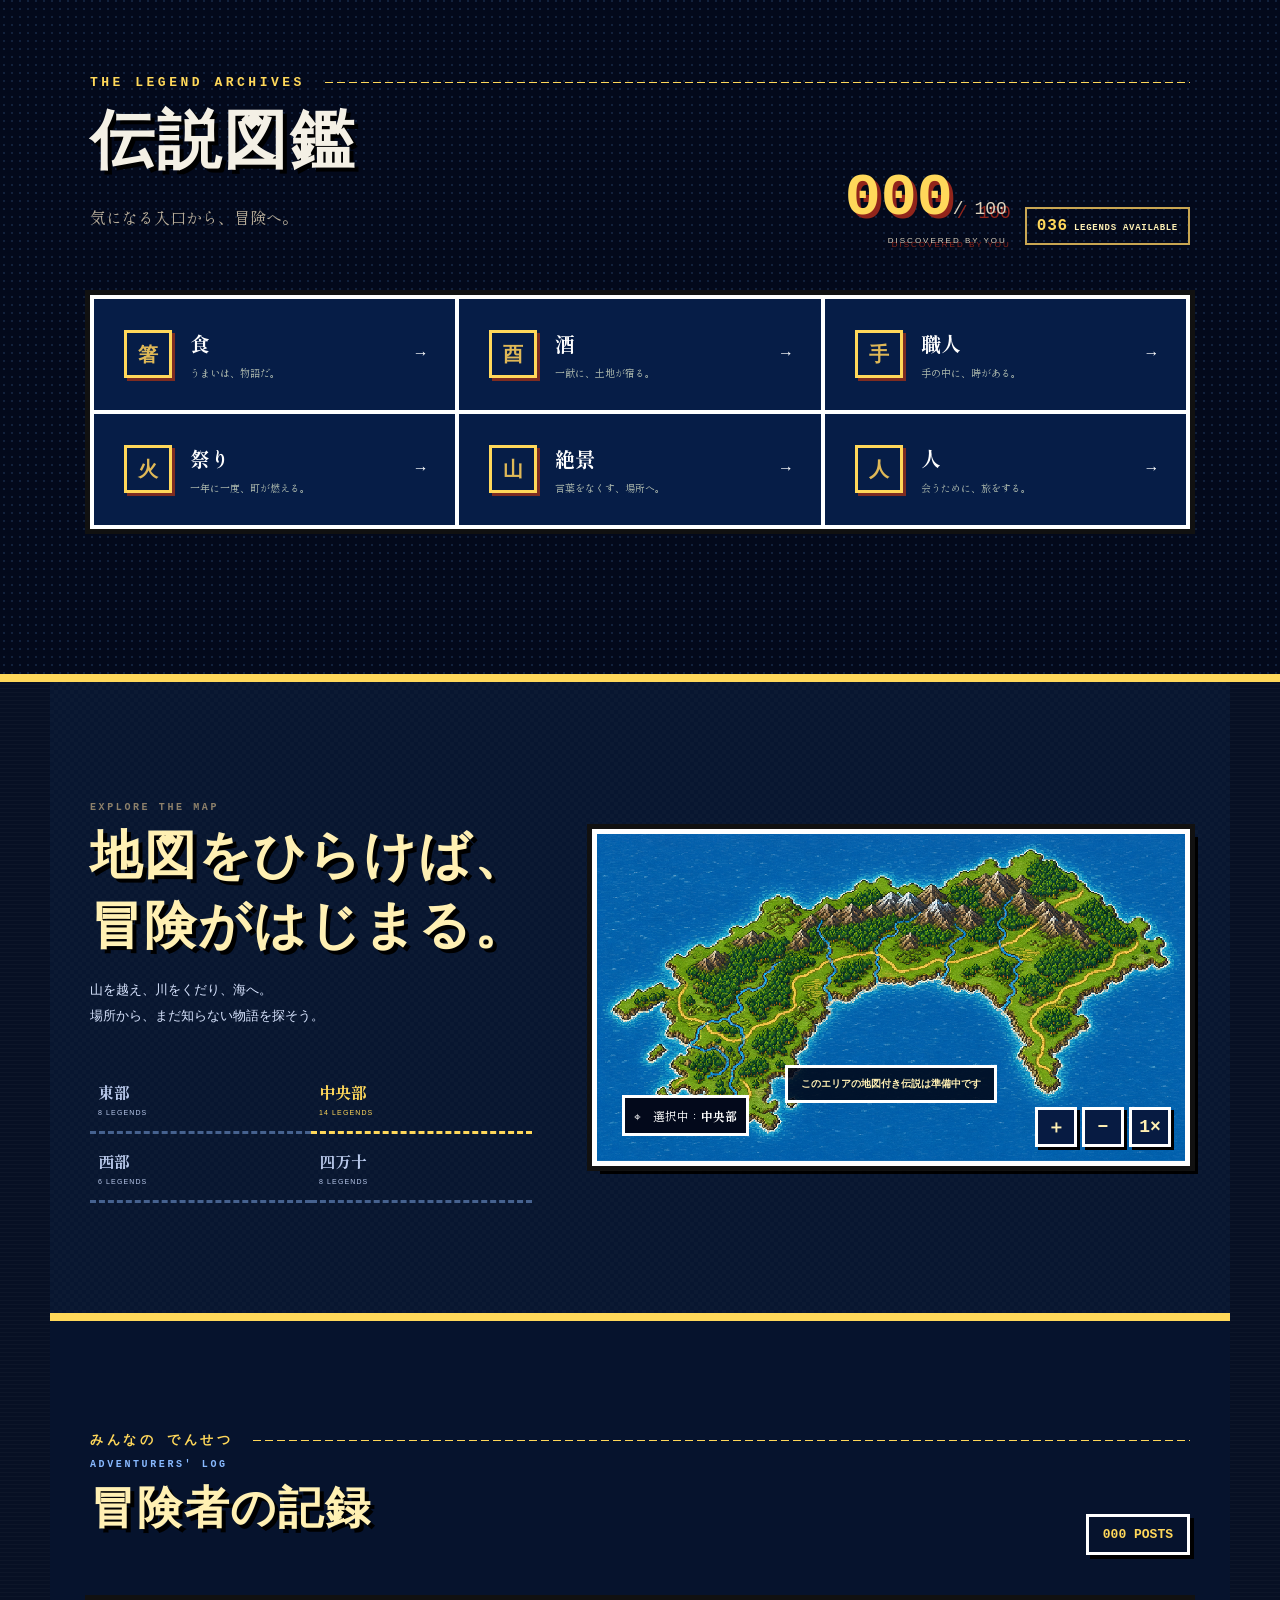
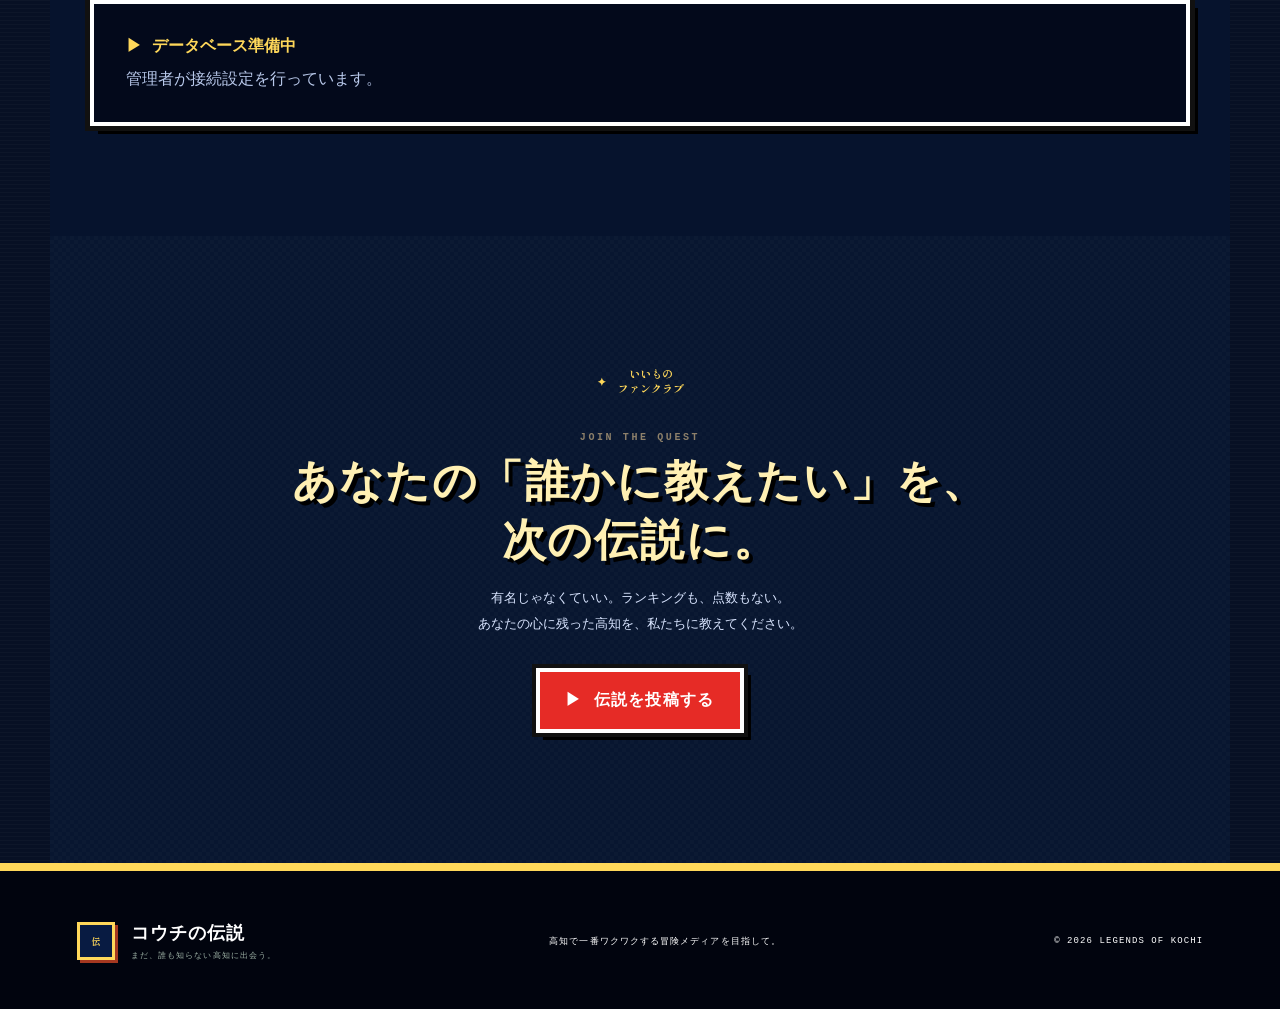
==== commit cc47265d: "Generate static legend pages" ====
--- a/index.html
+++ b/index.html
@@ -104,6 +104,8 @@
   <footer><div class="footer-brand"><span class="brand-mark">伝</span><div><b>コウチの伝説</b><small>まだ、誰も知らない高知に出会う。</small></div></div><p>高知で一番ワクワクする冒険メディアを目指して。</p><span>© 2026 LEGENDS OF KOCHI</span></footer>
   <noscript><div class="noscript-message">このページの物語はお読みいただけます。投稿、音声、メニュー、地図の切り替えなどの機能を使うにはJavaScriptを有効にしてください。</div></noscript>
   <div id="progress-message" class="progress-message" role="status" aria-live="polite" aria-atomic="true"></div>
-  <script type="module" src="./src/main.js?v=20260815-1"></script>
+  <link rel="stylesheet" href="./src/legend-pages.css?v=20260815-2">
+  <script src="./src/legend-pages.js?v=20260815-2"></script>
+  <script type="module" src="./src/main.js?v=20260815-2"></script>
 </body>
 </html>
--- a/src/styles.css
+++ b/src/styles.css
@@ -89,6 +89,7 @@
 .youtube-thumbnail{position:relative;display:block;margin-top:22px;border:4px solid white;box-shadow:5px 5px #000;background:#020718;color:white;overflow:hidden;text-decoration:none}.youtube-thumbnail img{display:block;width:100%;aspect-ratio:16/9;object-fit:cover}.youtube-play{position:absolute;left:50%;top:50%;display:grid;place-items:center;width:58px;height:42px;transform:translate(-50%,-65%);background:#e12620;border:3px solid white;box-shadow:3px 3px #000;font-size:20px}.youtube-caption{display:block;padding:9px 12px;background:#020718;color:#fff0b3;font:bold 11px "MS Gothic",monospace;text-align:center}.youtube-thumbnail:hover,.youtube-thumbnail:focus{filter:brightness(1.12);transform:translate(2px,2px);box-shadow:3px 3px #000}
 .nav-links a{color:var(--pixel-gold);text-decoration:none;font-size:11px;letter-spacing:.1em;border:1px solid var(--pixel-gold);padding:7px 10px}.db-legends{display:grid;grid-template-columns:repeat(3,1fr);gap:18px;margin-top:35px}.db-legends article{background:#061d47;border:3px solid white;box-shadow:5px 5px #000;padding:22px}.db-legends article>span{color:#ffd85a;font:bold 10px monospace}.db-legends h3{font:700 20px/1.5 "MS Gothic",monospace;color:white}.db-legends p{color:#c3d0e8;font-size:12px;line-height:1.7}.db-legends a{color:#ff8a83}
 @media(max-width:800px){.db-legends{grid-template-columns:1fr}.nav-links a{display:none}}
+.feature-body .legend-page-link{display:inline-block;color:var(--pixel-gold);font-weight:bold;text-decoration:none}.feature-body .legend-page-link:hover,.feature-body .legend-page-link:focus-visible{color:white;text-decoration:underline;text-underline-offset:5px}.feature-body .legend-page-link.is-discovered{color:#071b42;background:var(--pixel-gold);border:3px solid white;padding:9px 12px;box-shadow:4px 4px #000;text-decoration:none}
 
 .visually-hidden{position:absolute!important;width:1px;height:1px;padding:0;margin:-1px;overflow:hidden;clip:rect(0,0,0,0);white-space:nowrap;border:0}
 .skip-link{position:fixed;z-index:1000;left:12px;top:12px;transform:translateY(-150%);background:#fff;color:#071b42;padding:10px 14px}
--- a/src/legend-pages.css
+++ b/src/legend-pages.css
@@ -0,0 +1,5 @@
+.db-legends .db-legend-detail{display:inline-block;margin:8px 12px 4px 0;padding:8px 10px;border:2px solid var(--pixel-gold);color:var(--pixel-gold);text-decoration:none}
+.db-legends .db-legend-detail:hover,.db-legends .db-legend-detail:focus-visible{background:var(--pixel-gold);color:#071b42}
+.discover-action.legend-page-link{color:white!important;text-decoration:none}
+.legend-hero-image{display:block;width:100%;height:auto;max-height:520px;margin:0 0 24px;border:4px solid var(--white);object-fit:cover;image-rendering:auto}
+.share-button.secondary{background:#071b42;color:var(--gold);border-color:var(--gold)}
